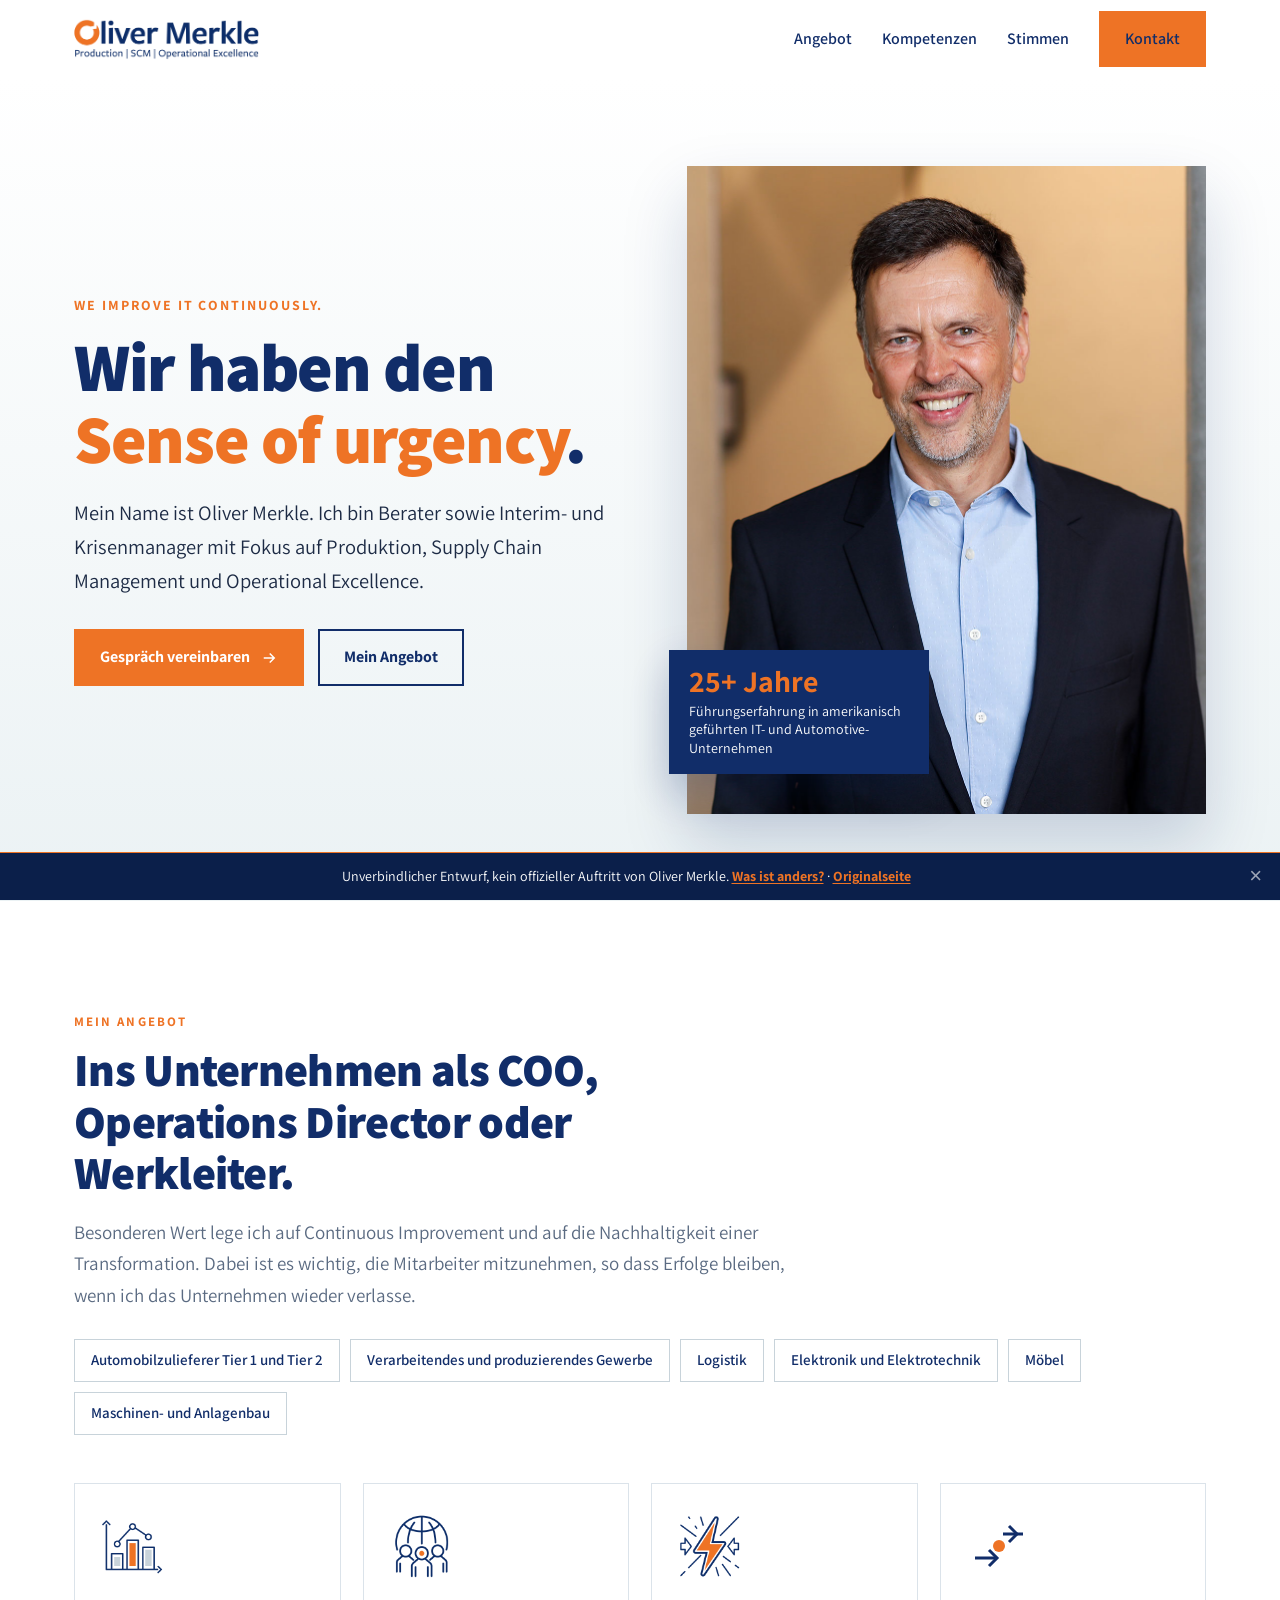
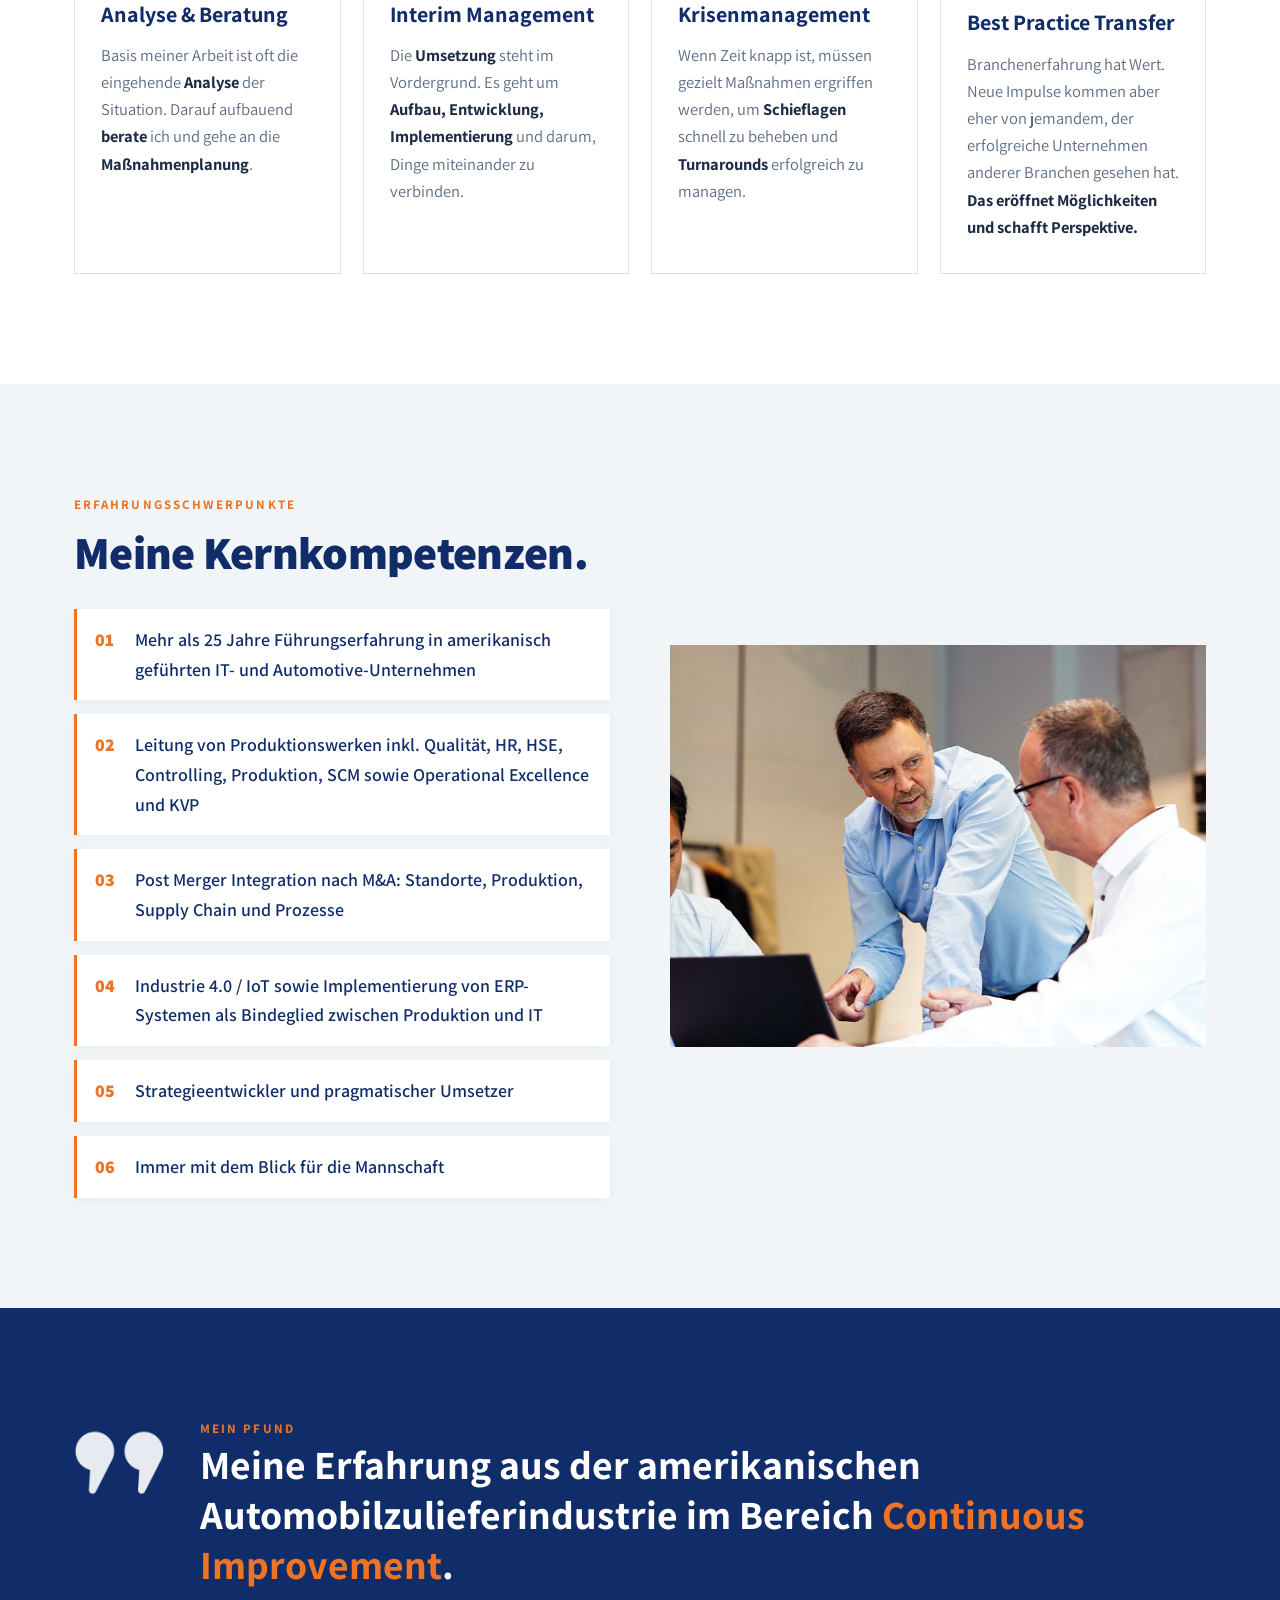
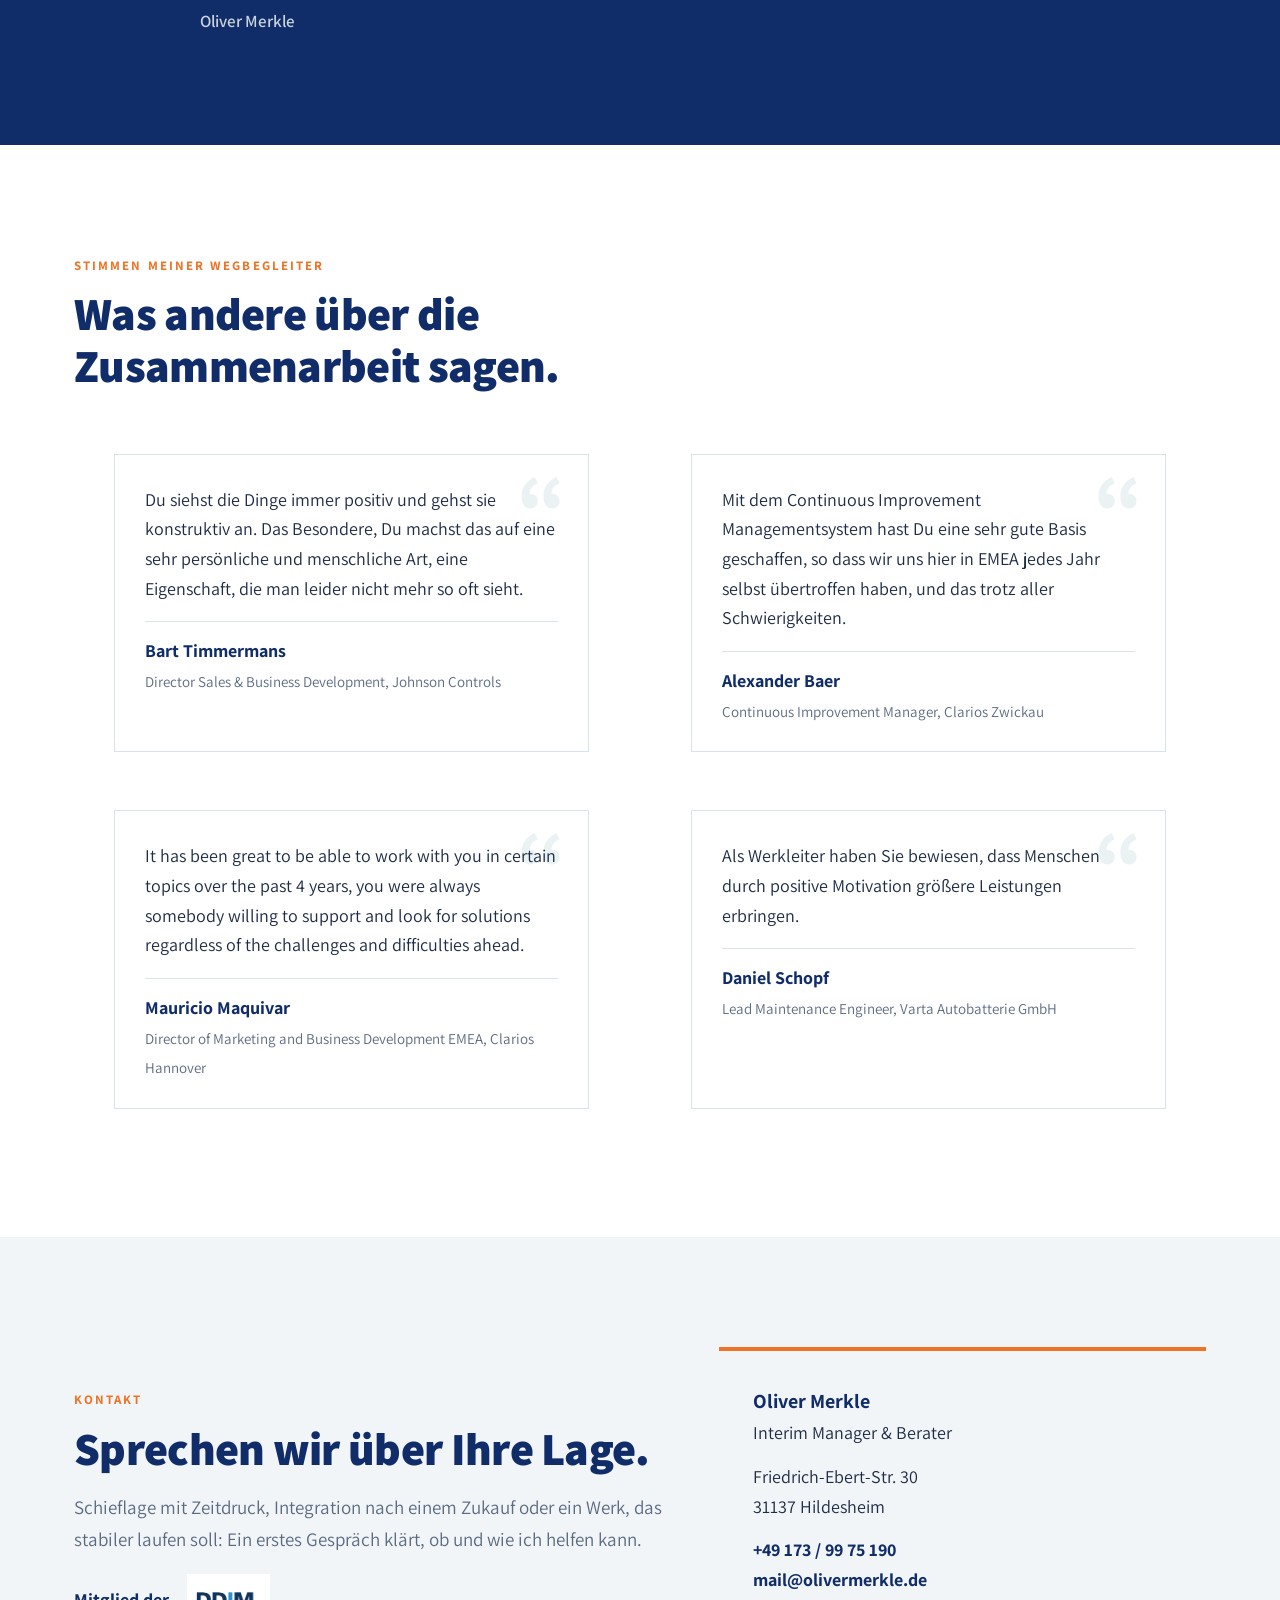
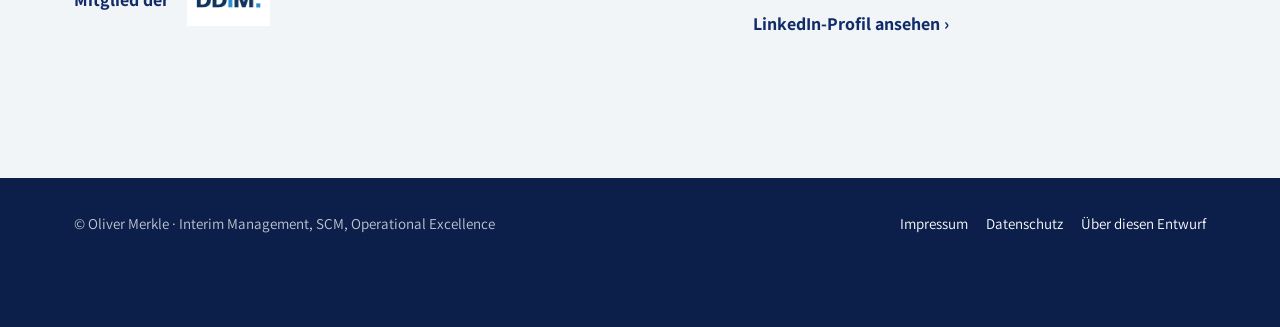
==== index.html @ 32ec9268 "Oliver Merkle Redesign-Entwurf" ====
<!doctype html>
<html lang="de">
<head>
<meta charset="utf-8">
<meta name="viewport" content="width=device-width, initial-scale=1, viewport-fit=cover">
<meta name="robots" content="noindex, nofollow">
<title>Oliver Merkle | Interim Manager und Berater für Produktion, Supply Chain und Operational Excellence</title>
<meta name="description" content="Oliver Merkle, Berater sowie Interim- und Krisenmanager in Hildesheim: Produktion, Supply Chain Management und Operational Excellence. Als COO, Operations Director oder Werkleiter.">
<meta property="og:type" content="profile">
<meta property="og:locale" content="de_DE">
<meta property="og:title" content="Oliver Merkle | Interim Manager und Berater">
<meta property="og:description" content="Produktion, Supply Chain Management und Operational Excellence. Wir haben den Sense of urgency.">
<meta property="og:image" content="https://suak0903.github.io/oliver-merkle/media/oliver-merkle-interim-management-startseite.jpg">
<meta name="twitter:card" content="summary_large_image">
<link rel="icon" href="media/cropped-oliver-merkle-fav-512-192x192.png">
<link rel="preload" as="font" href="font/assistant-1.woff2" type="font/woff2" crossorigin>
<link rel="preload" as="image" href="media/oliver-merkle-interim-management-startseite.jpg">
<link rel="stylesheet" href="css/om.css?v=1">
<script type="application/ld+json">
{"@context":"https://schema.org","@graph":[
{"@type":"Person","@id":"#oliver","name":"Oliver Merkle","jobTitle":"Interim Manager und Berater","description":"Berater sowie Interim- und Krisenmanager mit Fokus auf Produktion, Supply Chain Management und Operational Excellence. Als COO, Operations Director oder Werkleiter.","email":"mail@olivermerkle.de","telephone":"+49 173 9975190","url":"https://olivermerkle.com/","image":"https://suak0903.github.io/oliver-merkle/media/oliver-merkle-interim-management-startseite.jpg","address":{"@type":"PostalAddress","streetAddress":"Friedrich-Ebert-Str. 30","postalCode":"31137","addressLocality":"Hildesheim","addressCountry":"DE"},"memberOf":{"@type":"Organization","name":"DDIM Dachgesellschaft Deutsches Interim Management","url":"https://ddim.de/"},"sameAs":["https://www.linkedin.com/in/oliver-merkle-3040144/"],"knowsAbout":["Produktion","Supply Chain Management","Operational Excellence","Continuous Improvement","KVP","Post Merger Integration","Krisenmanagement","Turnaround","Industrie 4.0","IoT","ERP-Einführung"]},
{"@type":"ProfessionalService","name":"Oliver Merkle, Interim Management und Beratung","provider":{"@id":"#oliver"},"areaServed":"DE","address":{"@type":"PostalAddress","addressLocality":"Hildesheim","addressCountry":"DE"},"telephone":"+49 173 9975190","email":"mail@olivermerkle.de",
"hasOfferCatalog":{"@type":"OfferCatalog","name":"Leistungen","itemListElement":[
{"@type":"Offer","itemOffered":{"@type":"Service","name":"Analyse und Beratung"}},
{"@type":"Offer","itemOffered":{"@type":"Service","name":"Interim Management"}},
{"@type":"Offer","itemOffered":{"@type":"Service","name":"Krisenmanagement und Turnaround"}},
{"@type":"Offer","itemOffered":{"@type":"Service","name":"Best Practice Transfer"}}]}}]}
</script>
</head>
<body>
<a href="#angebot" class="skip">Zum Inhalt springen</a>

<header class="nav" id="nav">
  <div class="wrap">
    <a href="#top" class="nav__logo" aria-label="Oliver Merkle Startseite"><img src="media/oliver-merkle-logo-800.png" alt="Oliver Merkle, Interim Management, SCM, Operational Excellence" width="800" height="183"></a>
    <nav class="nav__links" aria-label="Hauptnavigation">
      <a href="#angebot">Angebot</a>
      <a href="#kompetenzen">Kompetenzen</a>
      <a href="#stimmen">Stimmen</a>
      <a href="#kontakt" class="btn">Kontakt</a>
    </nav>
    <button class="burger" id="burger" aria-label="Menü öffnen" aria-expanded="false"><span></span><span></span><span></span></button>
  </div>
</header>

<section class="hero" id="top">
  <div class="wrap">
    <div>
      <div class="slogan h-an" aria-label="We improve it continuously. We transform it sustainably. Together."><span aria-hidden="true"><i>We improve it continuously.</i><i>We transform it sustainably.</i><i>Together.</i></span></div>
      <h1 class="h-an">Wir haben den <em>Sense of urgency</em>.</h1>
      <p class="lead h-an">Mein Name ist Oliver Merkle. Ich bin Berater sowie Interim- und Krisenmanager mit Fokus auf Produktion, Supply Chain Management und Operational Excellence.</p>
      <div class="hero__cta h-an">
        <a href="#kontakt" class="btn">Gespräch vereinbaren <svg viewBox="0 0 24 24" fill="none" stroke="currentColor" stroke-width="2"><path d="M5 12h14M13 6l6 6-6 6"/></svg></a>
        <a href="#angebot" class="btn btn--ghost">Mein Angebot</a>
      </div>
    </div>
    <div class="hero__img">
      <img src="media/oliver-merkle-interim-management-startseite.jpg" alt="Oliver Merkle, Interim Manager und Berater" width="1600" height="1067" fetchpriority="high">
      <div class="hero__badge"><b>25+ Jahre</b><span>Führungserfahrung in amerikanisch geführten IT- und Automotive-Unternehmen</span></div>
    </div>
  </div>
</section>

<section class="section" id="angebot">
  <div class="wrap">
    <div class="intro rv">
      <div class="eyebrow">Mein Angebot</div>
      <h2>Ins Unternehmen als COO, Operations Director oder Werkleiter.</h2>
      <p>Besonderen Wert lege ich auf Continuous Improvement und auf die Nachhaltigkeit einer Transformation. Dabei ist es wichtig, die Mitarbeiter mitzunehmen, so dass Erfolge bleiben, wenn ich das Unternehmen wieder verlasse.</p>
    </div>
    <div class="chips rv rv-d1">
      <span>Automobilzulieferer Tier 1 und Tier 2</span><span>Verarbeitendes und produzierendes Gewerbe</span><span>Logistik</span><span>Elektronik und Elektrotechnik</span><span>Möbel</span><span>Maschinen- und Anlagenbau</span>
    </div>
    <div class="cards">
      <article class="card rv"><img class="card__ic" src="media/oliver-merkle-icon-03.png" alt="" width="768" height="768" loading="lazy"><h3>Analyse &amp; Beratung</h3><p>Basis meiner Arbeit ist oft die eingehende <b>Analyse</b> der Situation. Darauf aufbauend <b>berate</b> ich und gehe an die <b>Maßnahmenplanung</b>.</p></article>
      <article class="card rv rv-d1"><img class="card__ic" src="media/oliver-merkle-icon-01.png" alt="" width="768" height="768" loading="lazy"><h3>Interim Management</h3><p>Die <b>Umsetzung</b> steht im Vordergrund. Es geht um <b>Aufbau, Entwicklung, Implementierung</b> und darum, Dinge miteinander zu verbinden.</p></article>
      <article class="card rv rv-d2"><img class="card__ic" src="media/oliver-merkle-icon-02.png" alt="" width="768" height="768" loading="lazy"><h3>Krisenmanagement</h3><p>Wenn Zeit knapp ist, müssen gezielt Maßnahmen ergriffen werden, um <b>Schieflagen</b> schnell zu beheben und <b>Turnarounds</b> erfolgreich zu managen.</p></article>
      <article class="card rv rv-d3"><svg class="card__ic" viewBox="0 0 64 64" fill="none" stroke="#112d69" stroke-width="3" aria-hidden="true"><path d="M8 44h20M36 20h20"/><path d="M22 36l8 8-8 8"/><path d="M42 12l8 8-8 8"/><circle cx="32" cy="32" r="6" fill="#ee7325" stroke="none"/></svg><h3>Best Practice Transfer</h3><p>Branchenerfahrung hat Wert. Neue Impulse kommen aber eher von jemandem, der erfolgreiche Unternehmen anderer Branchen gesehen hat. <b>Das eröffnet Möglichkeiten und schafft Perspektive.</b></p></article>
    </div>
  </div>
</section>

<section class="section section--hell" id="kompetenzen">
  <div class="wrap split">
    <div>
      <div class="eyebrow rv">Erfahrungsschwerpunkte</div>
      <h2 class="rv">Meine Kernkompetenzen.</h2>
      <ol class="komp">
        <li class="rv"><span>01</span>Mehr als 25 Jahre Führungserfahrung in amerikanisch geführten IT- und Automotive-Unternehmen</li>
        <li class="rv rv-d1"><span>02</span>Leitung von Produktionswerken inkl. Qualität, HR, HSE, Controlling, Produktion, SCM sowie Operational Excellence und KVP</li>
        <li class="rv rv-d2"><span>03</span>Post Merger Integration nach M&amp;A: Standorte, Produktion, Supply Chain und Prozesse</li>
        <li class="rv rv-d3"><span>04</span>Industrie 4.0 / IoT sowie Implementierung von ERP-Systemen als Bindeglied zwischen Produktion und IT</li>
        <li class="rv"><span>05</span>Strategieentwickler und pragmatischer Umsetzer</li>
        <li class="rv rv-d1"><span>06</span>Immer mit dem Blick für die Mannschaft</li>
      </ol>
    </div>
    <div class="split__img rv rv-d2"><img src="media/oliver-merkle-interim-management-know-how-transfer-02.jpg" alt="Oliver Merkle im Gespräch mit Mitarbeitern am Laptop" width="1200" height="800" loading="lazy"></div>
  </div>
</section>

<section class="section section--navy">
  <div class="wrap pfund rv">
    <img src="media/oliver-merkle-quote-blue.png" alt="" width="768" height="768" loading="lazy">
    <div>
      <div class="eyebrow">Mein Pfund</div>
      <blockquote>Meine Erfahrung aus der amerikanischen Automobilzulieferindustrie im Bereich <em>Continuous Improvement</em>.</blockquote>
      <cite>Oliver Merkle</cite>
    </div>
  </div>
</section>

<section class="section" id="stimmen">
  <div class="wrap">
    <div class="intro rv"><div class="eyebrow">Stimmen meiner Wegbegleiter</div><h2>Was andere über die Zusammenarbeit sagen.</h2></div>
    <div class="voices">
      <figure class="voice rv"><p>Du siehst die Dinge immer positiv und gehst sie konstruktiv an. Das Besondere, Du machst das auf eine sehr persönliche und menschliche Art, eine Eigenschaft, die man leider nicht mehr so oft sieht.</p><footer><b>Bart Timmermans</b><span>Director Sales &amp; Business Development, Johnson Controls</span></footer></figure>
      <figure class="voice rv rv-d1"><p>Mit dem Continuous Improvement Managementsystem hast Du eine sehr gute Basis geschaffen, so dass wir uns hier in EMEA jedes Jahr selbst übertroffen haben, und das trotz aller Schwierigkeiten.</p><footer><b>Alexander Baer</b><span>Continuous Improvement Manager, Clarios Zwickau</span></footer></figure>
      <figure class="voice rv"><p lang="en">It has been great to be able to work with you in certain topics over the past 4 years, you were always somebody willing to support and look for solutions regardless of the challenges and difficulties ahead.</p><footer><b>Mauricio Maquivar</b><span>Director of Marketing and Business Development EMEA, Clarios Hannover</span></footer></figure>
      <figure class="voice rv rv-d1"><p>Als Werkleiter haben Sie bewiesen, dass Menschen durch positive Motivation größere Leistungen erbringen.</p><footer><b>Daniel Schopf</b><span>Lead Maintenance Engineer, Varta Autobatterie GmbH</span></footer></figure>
    </div>
  </div>
</section>

<section class="section section--hell" id="kontakt">
  <div class="wrap kontakt">
    <div class="rv">
      <div class="eyebrow">Kontakt</div>
      <h2>Sprechen wir über Ihre Lage.</h2>
      <p class="intro" style="margin-top:18px;font-size:19px;color:var(--muted)">Schieflage mit Zeitdruck, Integration nach einem Zukauf oder ein Werk, das stabiler laufen soll: Ein erstes Gespräch klärt, ob und wie ich helfen kann.</p>
      <div class="netz"><span style="font-weight:700;color:var(--navy)">Mitglied der</span><a href="https://ddim.de/" target="_blank" rel="noopener"><img src="media/DDIM-logo.jpg" alt="DDIM Dachgesellschaft Deutsches Interim Management" width="768" height="480" loading="lazy"></a></div>
    </div>
    <div class="kontakt__box rv rv-d1">
      <p><b style="font-size:20px;color:var(--navy)">Oliver Merkle</b><br>Interim Manager &amp; Berater</p>
      <p>Friedrich-Ebert-Str. 30<br>31137 Hildesheim</p>
      <p><a href="tel:+491739975190">+49 173 / 99 75 190</a><br><a href="mailto:mail@olivermerkle.de">mail@olivermerkle.de</a></p>
      <p style="margin:0"><a href="https://www.linkedin.com/in/oliver-merkle-3040144/" target="_blank" rel="noopener">LinkedIn-Profil ansehen &rsaquo;</a></p>
    </div>
  </div>
</section>

<footer class="foot">
  <div class="wrap">
    <span>&copy; Oliver Merkle &middot; Interim Management, SCM, Operational Excellence</span>
    <span><a href="https://olivermerkle.com/impressum/" target="_blank" rel="noopener">Impressum</a><a href="https://olivermerkle.com/datenschutzerklaerung/" target="_blank" rel="noopener">Datenschutz</a><a href="hinweise.html">Über diesen Entwurf</a></span>
  </div>
</footer>

<div class="demobar" id="demobar">
  <span>Unverbindlicher Entwurf, kein offizieller Auftritt von Oliver Merkle. <a href="hinweise.html">Was ist anders?</a> &middot; <a href="https://olivermerkle.com/" target="_blank" rel="noopener">Originalseite</a></span>
  <button id="demoClose" aria-label="Hinweis schließen">&times;</button>
</div>
<script src="js/om.js?v=1"></script>
</body>
</html>
---- css/om.css ----
/* Oliver Merkle, Redesign-Entwurf. Farben und Schrift der Originalseite (Orange #ee7325, Navy #112d69, Assistant). */
@font-face{font-family:'Assistant';src:url('../font/assistant-1.woff2') format('woff2');font-weight:200 800;font-display:swap}
:root{--navy:#112d69;--navy-d:#0b1f4a;--orange:#ee7325;--orange-d:#d45f14;--grau:#c8d3da;--hell:#ebf2f4;--hell2:#f2f5f7;--text:#1d2b45;--muted:#5b6b82;--line:#dbe3ea;--ease:cubic-bezier(.22,1,.36,1);--wrap:1180px}
*,*::before,*::after{box-sizing:border-box}
html{scroll-behavior:smooth;overflow-x:clip;-webkit-text-size-adjust:100%}
body{margin:0;font-family:'Assistant',system-ui,sans-serif;font-size:18px;line-height:1.65;color:var(--text);background:#fff;-webkit-font-smoothing:antialiased}
img{max-width:100%;height:auto;display:block}
a{color:inherit}
.wrap{max-width:var(--wrap);margin:0 auto;padding:0 24px}
.skip{position:absolute;left:-999px}.skip:focus{left:12px;top:12px;z-index:200;background:#fff;padding:8px 12px}
/* Kopf */
.nav{position:sticky;top:0;z-index:100;background:rgba(255,255,255,.92);backdrop-filter:blur(10px);border-bottom:1px solid transparent;transition:border-color .3s,box-shadow .3s}
.nav.scrolled{border-bottom-color:var(--line);box-shadow:0 6px 24px rgba(17,45,105,.06)}
.nav .wrap{display:flex;align-items:center;justify-content:space-between;height:78px}
.nav__logo img{height:42px;width:auto}
.nav__links{display:flex;align-items:center;gap:30px}
.nav__links a{text-decoration:none;font-weight:600;color:var(--navy);font-size:16px;position:relative}
.nav__links a:not(.btn)::after{content:"";position:absolute;left:0;right:0;bottom:-6px;height:2px;background:var(--orange);transform:scaleX(0);transform-origin:left;transition:transform .35s var(--ease)}
.nav__links a:not(.btn):hover::after{transform:scaleX(1)}
.burger{display:none;background:none;border:0;width:44px;height:44px;cursor:pointer}
.burger span{display:block;width:24px;height:2px;background:var(--navy);margin:5px auto;transition:transform .3s var(--ease),opacity .3s}
.btn{display:inline-flex;align-items:center;gap:10px;padding:13px 24px;font-weight:700;font-size:16px;text-decoration:none;border:2px solid var(--orange);background:var(--orange);color:#fff;transition:background .25s,border-color .25s,transform .25s var(--ease)}
.btn:hover{background:var(--orange-d);border-color:var(--orange-d)}
.btn:active{transform:scale(.97)}
.btn--ghost{background:transparent;color:var(--navy);border-color:var(--navy)}
.btn--ghost:hover{background:var(--navy);color:#fff;border-color:var(--navy)}
.btn svg{width:18px;height:18px}
/* Hero */
.hero{background:linear-gradient(180deg,#fff 0%,var(--hell) 100%);overflow:hidden}
.hero .wrap{display:grid;grid-template-columns:1.05fr .95fr;align-items:center;gap:40px;min-height:calc(100svh - 78px)}
.slogan{height:1.5em;overflow:hidden;font-weight:700;letter-spacing:.14em;text-transform:uppercase;font-size:14px;color:var(--orange)}
.slogan span{display:block;animation:slogan 9s var(--ease) infinite}
.slogan i{display:block;height:1.5em;font-style:normal}
@keyframes slogan{0%,28%{transform:translateY(0)}33%,61%{transform:translateY(-1.5em)}66%,94%{transform:translateY(-3em)}100%{transform:translateY(0)}}
.hero h1{margin:16px 0 0;font-size:clamp(38px,5.6vw,68px);line-height:1.05;font-weight:800;color:var(--navy);letter-spacing:-.02em}
.hero h1 em{font-style:normal;color:var(--orange)}
.hero p.lead{margin:22px 0 0;font-size:clamp(18px,1.6vw,21px);max-width:560px;color:var(--text)}
.hero__cta{display:flex;flex-wrap:wrap;gap:14px;margin-top:32px}
.hero__img{position:relative;align-self:center;justify-self:end;width:min(100%,520px)}
.hero__img img{width:100%;aspect-ratio:4/5;max-height:calc(100svh - 150px);object-fit:cover;object-position:74% 30%;box-shadow:0 30px 60px rgba(17,45,105,.18)}
.hero__badge{position:absolute;left:-18px;bottom:40px;background:var(--navy);color:#fff;padding:16px 20px;max-width:260px;box-shadow:0 18px 40px rgba(17,45,105,.25)}
.hero__badge b{display:block;font-size:30px;line-height:1;color:var(--orange)}
.hero__badge span{font-size:14px;line-height:1.35;display:block;margin-top:6px}
/* Abschnitte */
.section{padding:110px 0}
.section--hell{background:var(--hell2)}
.section--navy{background:var(--navy);color:#fff}
.eyebrow{font-weight:700;letter-spacing:.16em;text-transform:uppercase;font-size:13px;color:var(--orange)}
h2{margin:12px 0 0;font-size:clamp(30px,3.8vw,46px);line-height:1.12;font-weight:800;color:var(--navy);letter-spacing:-.015em}
.section--navy h2{color:#fff}
.intro{max-width:720px}
.intro p{margin:18px 0 0;font-size:19px;color:var(--muted)}
.chips{display:flex;flex-wrap:wrap;gap:10px;margin-top:28px}
.chips span{border:1px solid var(--grau);background:#fff;padding:8px 16px;font-weight:600;font-size:15px;color:var(--navy)}
/* Leistungen */
.cards{display:grid;grid-template-columns:repeat(4,1fr);gap:22px;margin-top:48px}
.card{background:#fff;border:1px solid var(--line);padding:30px 26px 32px;position:relative;transition:transform .45s var(--ease),box-shadow .45s var(--ease),border-color .45s}
.card::before{content:"";position:absolute;left:0;top:0;height:3px;width:100%;background:var(--orange);transform:scaleX(0);transform-origin:left;transition:transform .5s var(--ease)}
.card:hover{transform:scale(1.02);box-shadow:0 22px 44px rgba(17,45,105,.1);border-color:transparent}
.card:hover::before{transform:scaleX(1)}
.card__ic{width:64px;height:64px;object-fit:contain;margin-bottom:18px}
.card h3{margin:0 0 10px;font-size:22px;color:var(--navy)}
.card p{margin:0;color:var(--muted);font-size:16.5px}
.card b{color:var(--text)}
/* Kompetenzen */
.split{display:grid;grid-template-columns:1fr 1fr;gap:60px;align-items:center}
.komp{list-style:none;padding:0;margin:30px 0 0;display:grid;gap:14px}
.komp li{display:flex;gap:16px;align-items:flex-start;padding:16px 18px;background:#fff;border-left:3px solid var(--orange);box-shadow:0 2px 10px rgba(17,45,105,.04);font-weight:600;color:var(--navy)}
.komp li span{flex:none;font-weight:800;color:var(--orange);min-width:24px}
.split__img img{width:100%;aspect-ratio:4/3;object-fit:cover}
/* Zitat */
.pfund{display:grid;grid-template-columns:auto 1fr;gap:36px;align-items:start}
.pfund img{width:90px;filter:brightness(0) invert(1) opacity(.9)}
.pfund blockquote{margin:0;font-size:clamp(26px,3.3vw,40px);line-height:1.25;font-weight:700}
.pfund blockquote em{font-style:normal;color:var(--orange)}
.pfund cite{display:block;margin-top:18px;font-style:normal;font-weight:600;color:var(--grau);font-size:17px}
/* Stimmen */
.voices{display:grid;grid-template-columns:repeat(2,1fr);gap:22px;margin-top:44px}
.voice{background:#fff;border:1px solid var(--line);padding:30px 30px 26px;position:relative}
.voice::before{content:"\201C";position:absolute;right:22px;top:6px;font-size:84px;line-height:1;color:var(--hell);font-weight:800}
.voice p{margin:0;font-size:18px;color:var(--text);position:relative}
.voice footer{margin-top:18px;padding-top:14px;border-top:1px solid var(--line)}
.voice footer b{display:block;color:var(--navy)}
.voice footer span{font-size:15px;color:var(--muted)}
/* Kontakt */
.kontakt{display:grid;grid-template-columns:1.1fr .9fr;gap:50px;align-items:center}
.kontakt__box{background:var(--hell2);padding:34px 34px 30px;border-top:4px solid var(--orange)}
.kontakt__box p{margin:0 0 14px}
.kontakt__box a{color:var(--navy);font-weight:700;text-decoration:none}
.kontakt__box a:hover{color:var(--orange)}
.netz{display:flex;align-items:center;gap:18px;margin-top:18px}
.netz img{height:52px;width:auto}
/* Fuß */
.foot{background:var(--navy-d);color:rgba(255,255,255,.75);padding:34px 0 90px;font-size:15px}
.foot .wrap{display:flex;flex-wrap:wrap;gap:16px;justify-content:space-between}
.foot a{color:#fff;text-decoration:none;margin-left:18px}
.foot a:hover{color:var(--orange)}
/* Demo-Leiste */
.demobar{position:fixed;bottom:0;left:0;right:0;z-index:120;background:var(--navy-d);color:#fff;display:flex;align-items:center;justify-content:center;gap:16px;padding:12px 46px 12px 18px;font-size:14px;text-align:center;border-top:1px solid var(--orange);transform:translateY(100%);animation:demoin .5s .9s var(--ease) forwards}
@keyframes demoin{to{transform:none}}
.demobar a{color:var(--orange);text-decoration:underline;text-underline-offset:2px;font-weight:700}
.demobar button{position:absolute;right:12px;background:none;border:0;color:rgba(255,255,255,.6);font-size:22px;cursor:pointer}
.demobar.hide{display:none}
/* Bewegung beim Scrollen, dezent */
.rv{opacity:0;transform:translateY(26px);transition:opacity .9s var(--ease),transform .9s var(--ease)}
.rv.in{opacity:1;transform:none}
.rv-d1{transition-delay:.08s}.rv-d2{transition-delay:.16s}.rv-d3{transition-delay:.24s}
.hero .h-an{animation:hUp .9s var(--ease) both}
.hero .h-an:nth-child(2){animation-delay:.08s}.hero .h-an:nth-child(3){animation-delay:.18s}.hero .h-an:nth-child(4){animation-delay:.28s}
.hero__img{animation:hImg 1.2s var(--ease) .1s both}
@keyframes hUp{from{opacity:0;transform:translateY(22px)}}
@keyframes hImg{from{opacity:0;transform:translateX(30px)}}
@media (max-width:980px){.cards{grid-template-columns:repeat(2,1fr)}.split,.kontakt{grid-template-columns:1fr}}
@media (max-width:820px){
  .nav__links{position:fixed;inset:78px 0 auto 0;flex-direction:column;align-items:flex-start;gap:0;background:#fff;padding:10px 24px 24px;border-bottom:1px solid var(--line);transform:translateY(-130%);transition:transform .45s var(--ease)}
  .nav__links a{padding:14px 0;width:100%;border-bottom:1px solid var(--line)}
  .nav__links .btn{margin-top:16px;justify-content:center;border-bottom:2px solid var(--orange)}
  .nav.open .nav__links{transform:none}
  .nav.open .burger span:nth-child(1){transform:translateY(7px) rotate(45deg)}.nav.open .burger span:nth-child(2){opacity:0}.nav.open .burger span:nth-child(3){transform:translateY(-7px) rotate(-45deg)}
  .burger{display:block}
  .hero .wrap{grid-template-columns:1fr;min-height:auto;padding-top:40px;gap:28px}
  .hero__img img{max-height:none;aspect-ratio:4/3}
  .hero__badge{left:12px;bottom:12px}
  .voices{grid-template-columns:1fr}
  .section{padding:76px 0}
  .pfund{grid-template-columns:1fr}
}
@media (max-width:560px){.cards{grid-template-columns:1fr}}
@media (prefers-reduced-motion:reduce){.rv{opacity:1;transform:none;transition:none}.slogan span,.hero .h-an,.hero__img,.demobar{animation:none}.demobar{transform:none}}
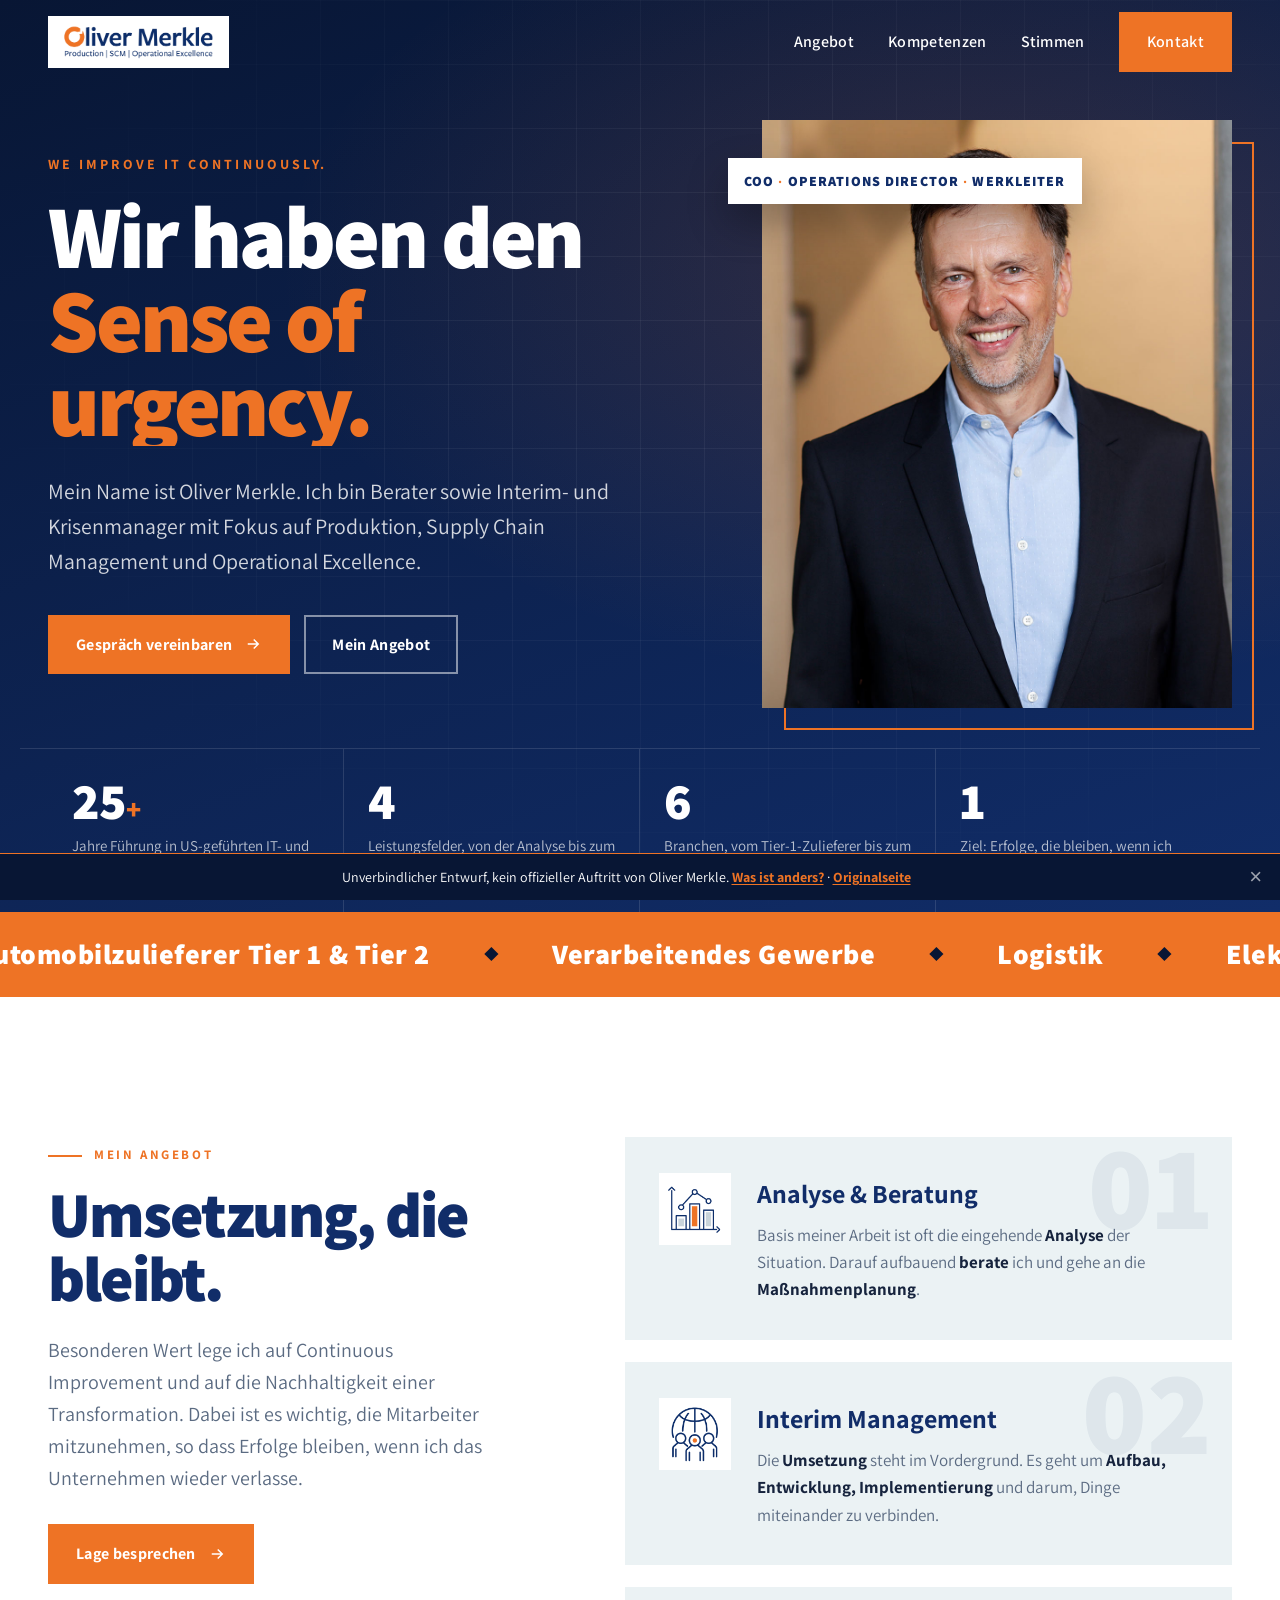
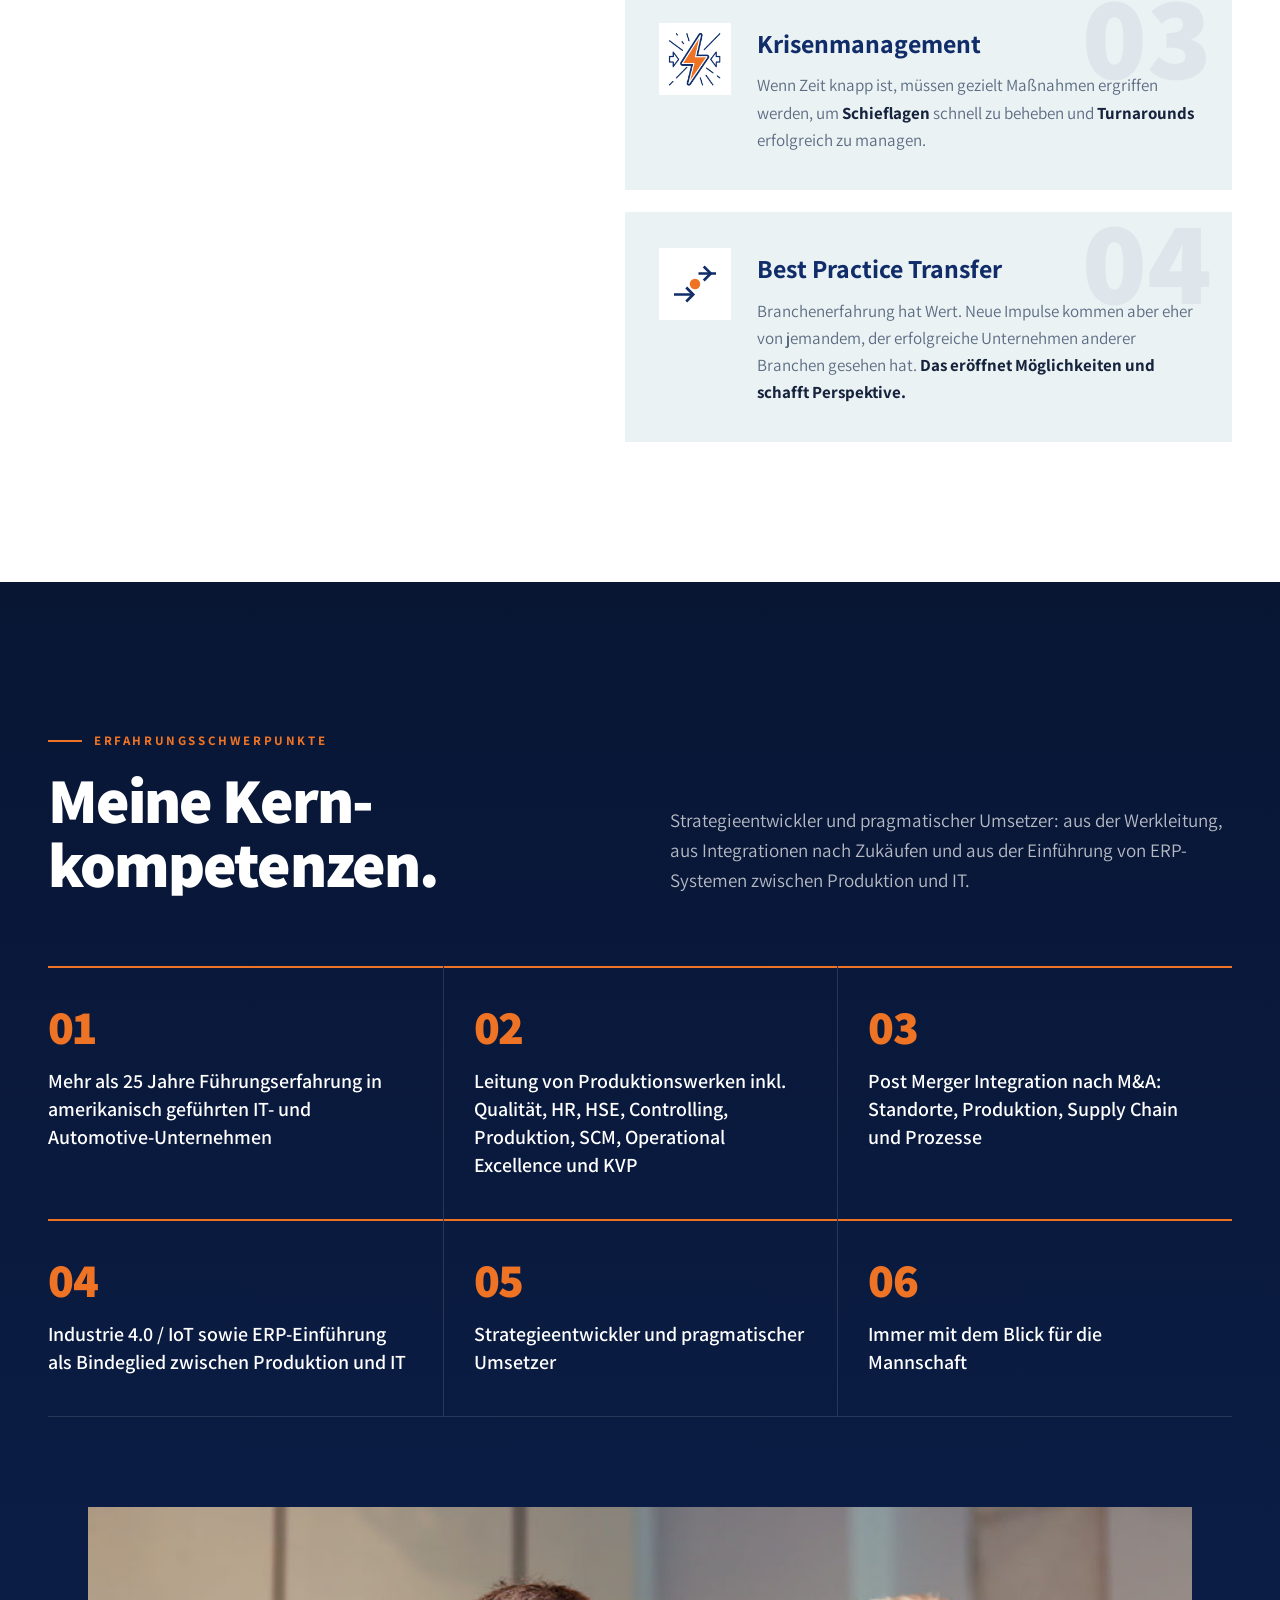
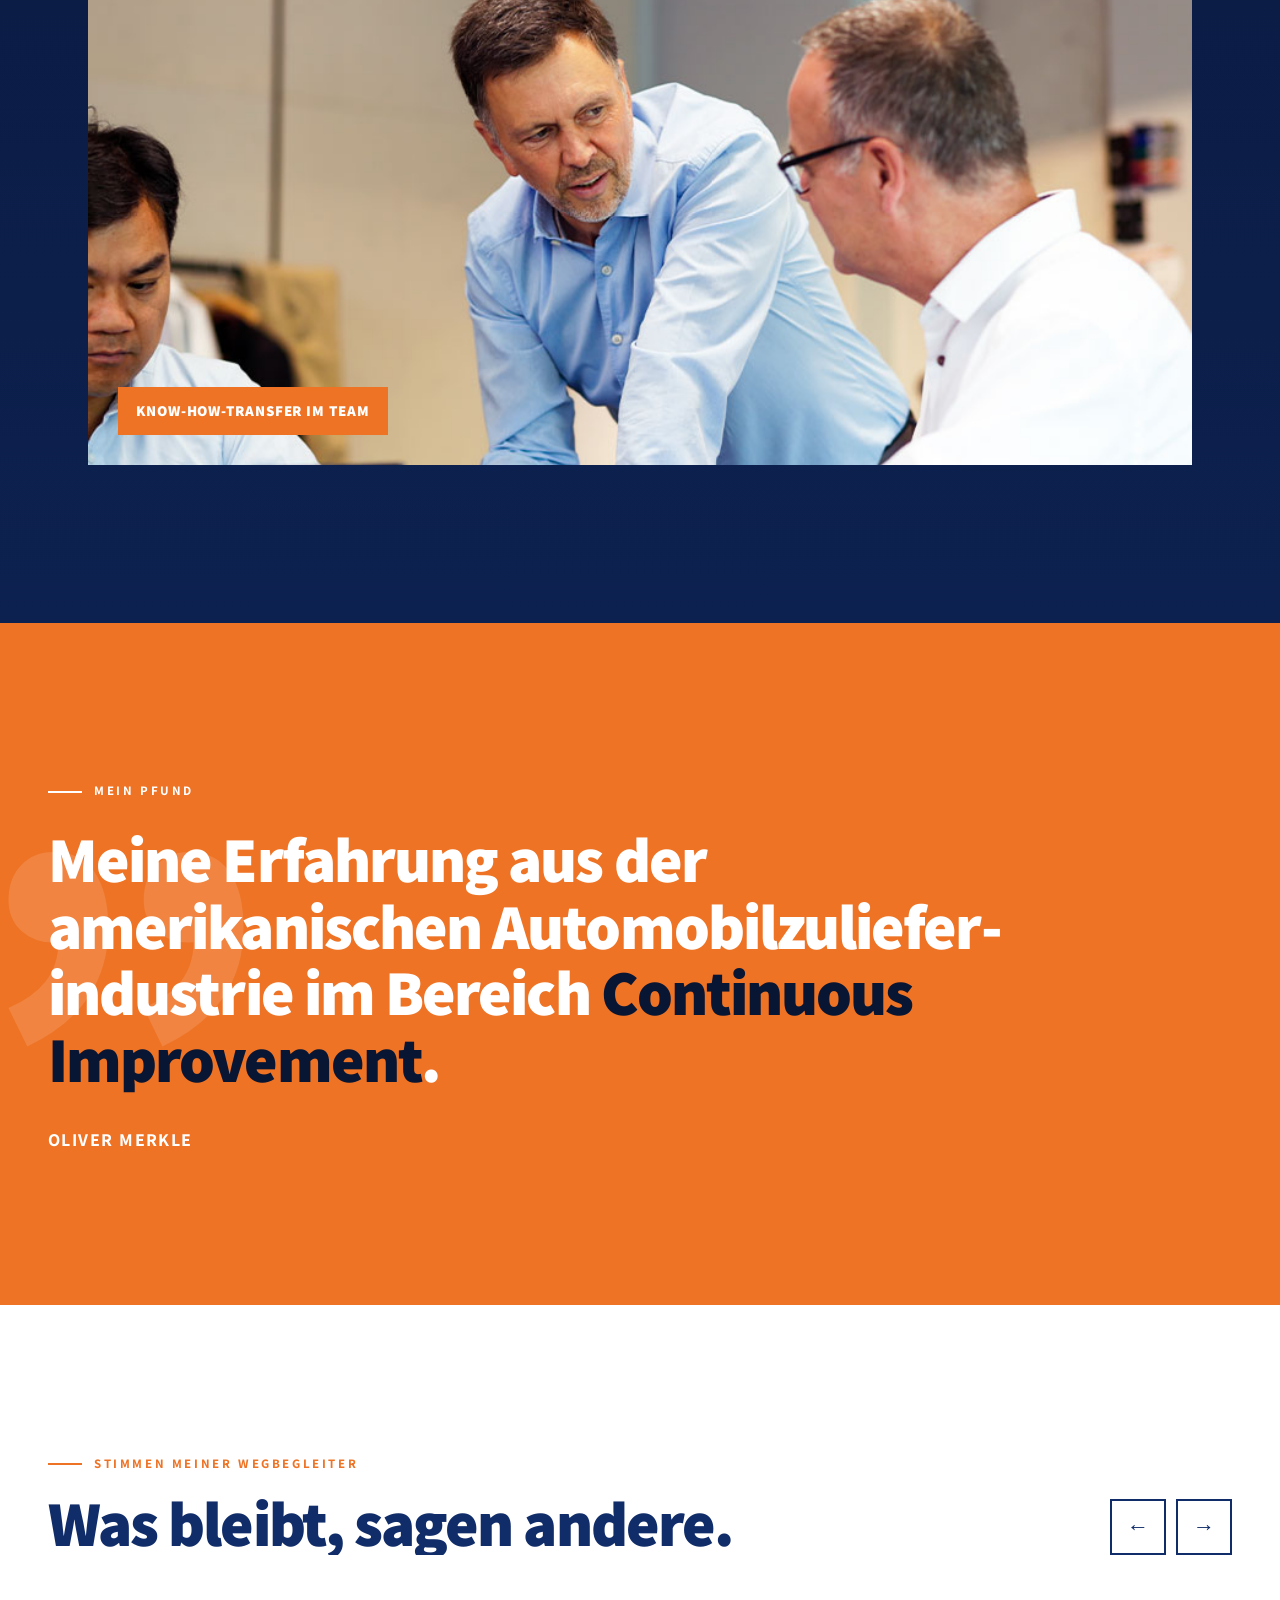
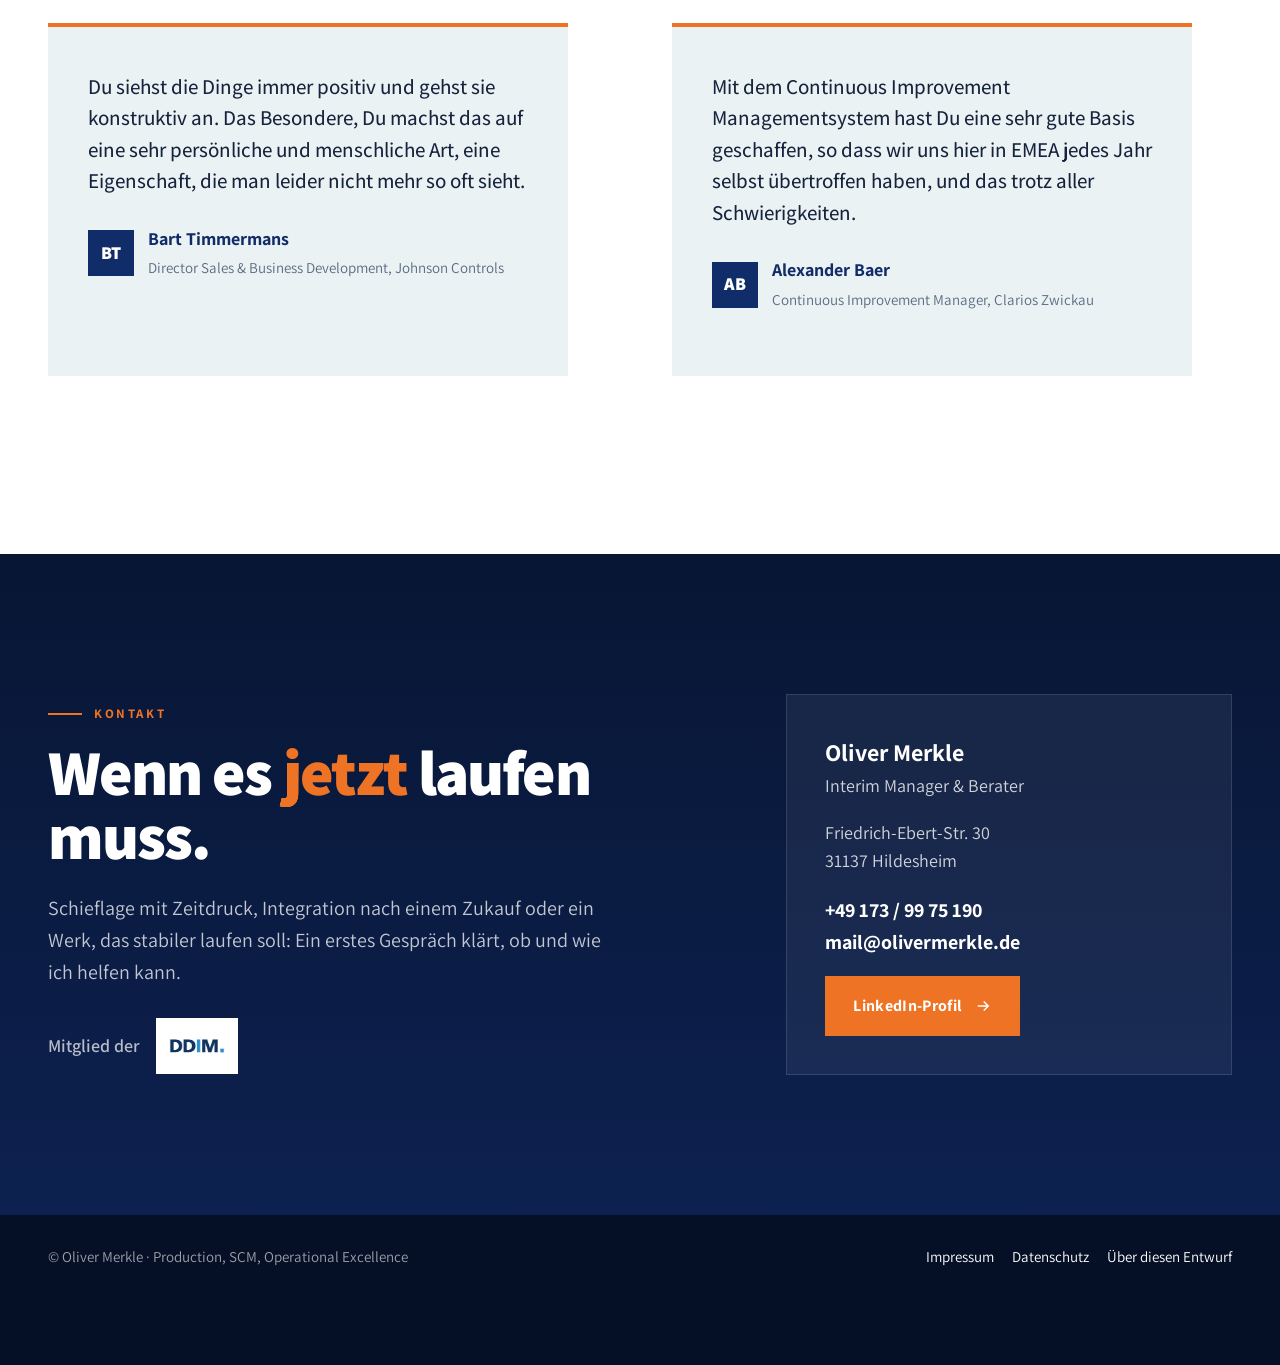
==== commit 3063349a: "Fassung 2: mehr Wucht" ====
--- a/index.html
+++ b/index.html
@@ -15,7 +15,7 @@
 <link rel="icon" href="media/cropped-oliver-merkle-fav-512-192x192.png">
 <link rel="preload" as="font" href="font/assistant-1.woff2" type="font/woff2" crossorigin>
 <link rel="preload" as="image" href="media/oliver-merkle-interim-management-startseite.jpg">
-<link rel="stylesheet" href="css/om.css?v=1">
+<link rel="stylesheet" href="css/om2.css?v=1">
 <script type="application/ld+json">
 {"@context":"https://schema.org","@graph":[
 {"@type":"Person","@id":"#oliver","name":"Oliver Merkle","jobTitle":"Interim Manager und Berater","description":"Berater sowie Interim- und Krisenmanager mit Fokus auf Produktion, Supply Chain Management und Operational Excellence. Als COO, Operations Director oder Werkleiter.","email":"mail@olivermerkle.de","telephone":"+49 173 9975190","url":"https://olivermerkle.com/","image":"https://suak0903.github.io/oliver-merkle/media/oliver-merkle-interim-management-startseite.jpg","address":{"@type":"PostalAddress","streetAddress":"Friedrich-Ebert-Str. 30","postalCode":"31137","addressLocality":"Hildesheim","addressCountry":"DE"},"memberOf":{"@type":"Organization","name":"DDIM Dachgesellschaft Deutsches Interim Management","url":"https://ddim.de/"},"sameAs":["https://www.linkedin.com/in/oliver-merkle-3040144/"],"knowsAbout":["Produktion","Supply Chain Management","Operational Excellence","Continuous Improvement","KVP","Post Merger Integration","Krisenmanagement","Turnaround","Industrie 4.0","IoT","ERP-Einführung"]},
@@ -29,118 +29,130 @@
 </head>
 <body>
 <a href="#angebot" class="skip">Zum Inhalt springen</a>
+<div class="progress" id="progress"></div>
 
 <header class="nav" id="nav">
   <div class="wrap">
-    <a href="#top" class="nav__logo" aria-label="Oliver Merkle Startseite"><img src="media/oliver-merkle-logo-800.png" alt="Oliver Merkle, Interim Management, SCM, Operational Excellence" width="800" height="183"></a>
+    <a href="#top" class="nav__logo" aria-label="Oliver Merkle Startseite"><img src="media/oliver-merkle-logo-800.png" alt="Oliver Merkle, Production, SCM, Operational Excellence" width="800" height="183"></a>
     <nav class="nav__links" aria-label="Hauptnavigation">
       <a href="#angebot">Angebot</a>
       <a href="#kompetenzen">Kompetenzen</a>
       <a href="#stimmen">Stimmen</a>
-      <a href="#kontakt" class="btn">Kontakt</a>
+      <a href="#kontakt" class="btn"><span>Kontakt</span></a>
     </nav>
     <button class="burger" id="burger" aria-label="Menü öffnen" aria-expanded="false"><span></span><span></span><span></span></button>
   </div>
 </header>
 
 <section class="hero" id="top">
-  <div class="wrap">
+  <div class="wrap hero__main">
     <div>
-      <div class="slogan h-an" aria-label="We improve it continuously. We transform it sustainably. Together."><span aria-hidden="true"><i>We improve it continuously.</i><i>We transform it sustainably.</i><i>Together.</i></span></div>
-      <h1 class="h-an">Wir haben den <em>Sense of urgency</em>.</h1>
-      <p class="lead h-an">Mein Name ist Oliver Merkle. Ich bin Berater sowie Interim- und Krisenmanager mit Fokus auf Produktion, Supply Chain Management und Operational Excellence.</p>
-      <div class="hero__cta h-an">
-        <a href="#kontakt" class="btn">Gespräch vereinbaren <svg viewBox="0 0 24 24" fill="none" stroke="currentColor" stroke-width="2"><path d="M5 12h14M13 6l6 6-6 6"/></svg></a>
-        <a href="#angebot" class="btn btn--ghost">Mein Angebot</a>
+      <div class="slogan" aria-label="We improve it continuously. We transform it sustainably. Together."><span aria-hidden="true"><i>We improve it continuously.</i><i>We transform it sustainably.</i><i>Together.</i></span></div>
+      <h1><span class="z"><span>Wir haben den</span></span><span class="z"><span><em>Sense of</em></span></span><span class="z"><span><em>urgency.</em></span></span></h1>
+      <p class="hero__lead">Mein Name ist Oliver Merkle. Ich bin Berater sowie Interim- und Krisenmanager mit Fokus auf Produktion, Supply Chain Management und Operational Excellence.</p>
+      <div class="hero__cta">
+        <a href="#kontakt" class="btn"><span>Gespräch vereinbaren</span> <svg viewBox="0 0 24 24" fill="none" stroke="currentColor" stroke-width="2"><path d="M5 12h14M13 6l6 6-6 6"/></svg></a>
+        <a href="#angebot" class="btn btn--ghost"><span>Mein Angebot</span></a>
       </div>
     </div>
-    <div class="hero__img">
+    <div class="hero__bild">
       <img src="media/oliver-merkle-interim-management-startseite.jpg" alt="Oliver Merkle, Interim Manager und Berater" width="1600" height="1067" fetchpriority="high">
-      <div class="hero__badge"><b>25+ Jahre</b><span>Führungserfahrung in amerikanisch geführten IT- und Automotive-Unternehmen</span></div>
+      <div class="hero__tag">COO <b>&middot;</b> Operations Director <b>&middot;</b> Werkleiter</div>
+    </div>
+  </div>
+  <div class="wrap stats">
+    <div class="stat"><b><span data-zahl="25">25</span><small>+</small></b><span>Jahre Führung in US-geführten IT- und Automotive-Unternehmen</span></div>
+    <div class="stat"><b><span data-zahl="4">4</span></b><span>Leistungsfelder, von der Analyse bis zum Turnaround</span></div>
+    <div class="stat"><b><span data-zahl="6">6</span></b><span>Branchen, vom Tier-1-Zulieferer bis zum Anlagenbau</span></div>
+    <div class="stat"><b><span data-zahl="1">1</span></b><span>Ziel: Erfolge, die bleiben, wenn ich wieder gehe</span></div>
+  </div>
+</section>
+
+<div class="band" aria-label="Branchen">
+  <div class="band__spur">
+    <span>Automobilzulieferer Tier 1 &amp; Tier 2</span><span>Verarbeitendes Gewerbe</span><span>Logistik</span><span>Elektronik &amp; Elektrotechnik</span><span>Möbel</span><span>Maschinen- &amp; Anlagenbau</span>
+    <span aria-hidden="true">Automobilzulieferer Tier 1 &amp; Tier 2</span><span aria-hidden="true">Verarbeitendes Gewerbe</span><span aria-hidden="true">Logistik</span><span aria-hidden="true">Elektronik &amp; Elektrotechnik</span><span aria-hidden="true">Möbel</span><span aria-hidden="true">Maschinen- &amp; Anlagenbau</span>
+  </div>
+</div>
+
+<section class="section" id="angebot">
+  <div class="wrap angebot">
+    <div class="angebot__kopf">
+      <div class="eyebrow rv">Mein Angebot</div>
+      <h2 class="rv-m">Umsetzung, die bleibt.</h2>
+      <p class="rv d1">Besonderen Wert lege ich auf Continuous Improvement und auf die Nachhaltigkeit einer Transformation. Dabei ist es wichtig, die Mitarbeiter mitzunehmen, so dass Erfolge bleiben, wenn ich das Unternehmen wieder verlasse.</p>
+      <a href="#kontakt" class="btn rv d2"><span>Lage besprechen</span> <svg viewBox="0 0 24 24" fill="none" stroke="currentColor" stroke-width="2"><path d="M5 12h14M13 6l6 6-6 6"/></svg></a>
+    </div>
+    <div class="leist">
+      <article class="rv" data-n="01"><img src="media/oliver-merkle-icon-03.png" alt="" width="768" height="768" loading="lazy"><div><h3>Analyse &amp; Beratung</h3><p>Basis meiner Arbeit ist oft die eingehende <b>Analyse</b> der Situation. Darauf aufbauend <b>berate</b> ich und gehe an die <b>Maßnahmenplanung</b>.</p></div></article>
+      <article class="rv" data-n="02"><img src="media/oliver-merkle-icon-01.png" alt="" width="768" height="768" loading="lazy"><div><h3>Interim Management</h3><p>Die <b>Umsetzung</b> steht im Vordergrund. Es geht um <b>Aufbau, Entwicklung, Implementierung</b> und darum, Dinge miteinander zu verbinden.</p></div></article>
+      <article class="rv" data-n="03"><img src="media/oliver-merkle-icon-02.png" alt="" width="768" height="768" loading="lazy"><div><h3>Krisenmanagement</h3><p>Wenn Zeit knapp ist, müssen gezielt Maßnahmen ergriffen werden, um <b>Schieflagen</b> schnell zu beheben und <b>Turnarounds</b> erfolgreich zu managen.</p></div></article>
+      <article class="rv" data-n="04"><svg viewBox="0 0 64 64" fill="none" stroke="#112d69" stroke-width="3" aria-hidden="true"><path d="M8 44h20M36 20h20"/><path d="M22 36l8 8-8 8"/><path d="M42 12l8 8-8 8"/><circle cx="32" cy="32" r="6" fill="#ee7325" stroke="none"/></svg><div><h3>Best Practice Transfer</h3><p>Branchenerfahrung hat Wert. Neue Impulse kommen aber eher von jemandem, der erfolgreiche Unternehmen anderer Branchen gesehen hat. <b>Das eröffnet Möglichkeiten und schafft Perspektive.</b></p></div></article>
     </div>
   </div>
 </section>
 
-<section class="section" id="angebot">
+<section class="section dunkel" id="kompetenzen">
   <div class="wrap">
-    <div class="intro rv">
-      <div class="eyebrow">Mein Angebot</div>
-      <h2>Ins Unternehmen als COO, Operations Director oder Werkleiter.</h2>
-      <p>Besonderen Wert lege ich auf Continuous Improvement und auf die Nachhaltigkeit einer Transformation. Dabei ist es wichtig, die Mitarbeiter mitzunehmen, so dass Erfolge bleiben, wenn ich das Unternehmen wieder verlasse.</p>
+    <div class="komp-kopf">
+      <div><div class="eyebrow rv">Erfahrungsschwerpunkte</div><h2 class="rv-m">Meine Kern&shy;kompetenzen.</h2></div>
+      <p class="rv d1">Strategieentwickler und pragmatischer Umsetzer: aus der Werkleitung, aus Integrationen nach Zukäufen und aus der Einführung von ERP-Systemen zwischen Produktion und IT.</p>
     </div>
-    <div class="chips rv rv-d1">
-      <span>Automobilzulieferer Tier 1 und Tier 2</span><span>Verarbeitendes und produzierendes Gewerbe</span><span>Logistik</span><span>Elektronik und Elektrotechnik</span><span>Möbel</span><span>Maschinen- und Anlagenbau</span>
-    </div>
-    <div class="cards">
-      <article class="card rv"><img class="card__ic" src="media/oliver-merkle-icon-03.png" alt="" width="768" height="768" loading="lazy"><h3>Analyse &amp; Beratung</h3><p>Basis meiner Arbeit ist oft die eingehende <b>Analyse</b> der Situation. Darauf aufbauend <b>berate</b> ich und gehe an die <b>Maßnahmenplanung</b>.</p></article>
-      <article class="card rv rv-d1"><img class="card__ic" src="media/oliver-merkle-icon-01.png" alt="" width="768" height="768" loading="lazy"><h3>Interim Management</h3><p>Die <b>Umsetzung</b> steht im Vordergrund. Es geht um <b>Aufbau, Entwicklung, Implementierung</b> und darum, Dinge miteinander zu verbinden.</p></article>
-      <article class="card rv rv-d2"><img class="card__ic" src="media/oliver-merkle-icon-02.png" alt="" width="768" height="768" loading="lazy"><h3>Krisenmanagement</h3><p>Wenn Zeit knapp ist, müssen gezielt Maßnahmen ergriffen werden, um <b>Schieflagen</b> schnell zu beheben und <b>Turnarounds</b> erfolgreich zu managen.</p></article>
-      <article class="card rv rv-d3"><svg class="card__ic" viewBox="0 0 64 64" fill="none" stroke="#112d69" stroke-width="3" aria-hidden="true"><path d="M8 44h20M36 20h20"/><path d="M22 36l8 8-8 8"/><path d="M42 12l8 8-8 8"/><circle cx="32" cy="32" r="6" fill="#ee7325" stroke="none"/></svg><h3>Best Practice Transfer</h3><p>Branchenerfahrung hat Wert. Neue Impulse kommen aber eher von jemandem, der erfolgreiche Unternehmen anderer Branchen gesehen hat. <b>Das eröffnet Möglichkeiten und schafft Perspektive.</b></p></article>
-    </div>
+    <ol class="komp" style="padding:0">
+      <li><b>01</b><span>Mehr als 25 Jahre Führungserfahrung in amerikanisch geführten IT- und Automotive-Unternehmen</span></li>
+      <li><b>02</b><span>Leitung von Produktionswerken inkl. Qualität, HR, HSE, Controlling, Produktion, SCM, Operational Excellence und KVP</span></li>
+      <li><b>03</b><span>Post Merger Integration nach M&amp;A: Standorte, Produktion, Supply Chain und Prozesse</span></li>
+      <li><b>04</b><span>Industrie 4.0 / IoT sowie ERP-Einführung als Bindeglied zwischen Produktion und IT</span></li>
+      <li><b>05</b><span>Strategieentwickler und pragmatischer Umsetzer</span></li>
+      <li><b>06</b><span>Immer mit dem Blick für die Mannschaft</span></li>
+    </ol>
+    <figure class="komp-bild rv"><img src="media/oliver-merkle-interim-management-know-how-transfer-02.jpg" alt="Oliver Merkle im Gespräch mit Mitarbeitern am Laptop" width="1200" height="800" loading="lazy"><figcaption>Know-how-Transfer im Team</figcaption></figure>
   </div>
 </section>
 
-<section class="section section--hell" id="kompetenzen">
-  <div class="wrap split">
-    <div>
-      <div class="eyebrow rv">Erfahrungsschwerpunkte</div>
-      <h2 class="rv">Meine Kernkompetenzen.</h2>
-      <ol class="komp">
-        <li class="rv"><span>01</span>Mehr als 25 Jahre Führungserfahrung in amerikanisch geführten IT- und Automotive-Unternehmen</li>
-        <li class="rv rv-d1"><span>02</span>Leitung von Produktionswerken inkl. Qualität, HR, HSE, Controlling, Produktion, SCM sowie Operational Excellence und KVP</li>
-        <li class="rv rv-d2"><span>03</span>Post Merger Integration nach M&amp;A: Standorte, Produktion, Supply Chain und Prozesse</li>
-        <li class="rv rv-d3"><span>04</span>Industrie 4.0 / IoT sowie Implementierung von ERP-Systemen als Bindeglied zwischen Produktion und IT</li>
-        <li class="rv"><span>05</span>Strategieentwickler und pragmatischer Umsetzer</li>
-        <li class="rv rv-d1"><span>06</span>Immer mit dem Blick für die Mannschaft</li>
-      </ol>
-    </div>
-    <div class="split__img rv rv-d2"><img src="media/oliver-merkle-interim-management-know-how-transfer-02.jpg" alt="Oliver Merkle im Gespräch mit Mitarbeitern am Laptop" width="1200" height="800" loading="lazy"></div>
-  </div>
-</section>
-
-<section class="section section--navy">
-  <div class="wrap pfund rv">
-    <img src="media/oliver-merkle-quote-blue.png" alt="" width="768" height="768" loading="lazy">
-    <div>
-      <div class="eyebrow">Mein Pfund</div>
-      <blockquote>Meine Erfahrung aus der amerikanischen Automobilzulieferindustrie im Bereich <em>Continuous Improvement</em>.</blockquote>
-      <cite>Oliver Merkle</cite>
-    </div>
+<section class="pfund">
+  <div class="wrap">
+    <div class="eyebrow rv">Mein Pfund</div>
+    <blockquote class="rv-m">Meine Erfahrung aus der amerikanischen Automobilzuliefer&shy;industrie im Bereich <em>Continuous Improvement</em>.</blockquote>
+    <cite class="rv d1">Oliver Merkle</cite>
   </div>
 </section>
 
 <section class="section" id="stimmen">
   <div class="wrap">
-    <div class="intro rv"><div class="eyebrow">Stimmen meiner Wegbegleiter</div><h2>Was andere über die Zusammenarbeit sagen.</h2></div>
-    <div class="voices">
-      <figure class="voice rv"><p>Du siehst die Dinge immer positiv und gehst sie konstruktiv an. Das Besondere, Du machst das auf eine sehr persönliche und menschliche Art, eine Eigenschaft, die man leider nicht mehr so oft sieht.</p><footer><b>Bart Timmermans</b><span>Director Sales &amp; Business Development, Johnson Controls</span></footer></figure>
-      <figure class="voice rv rv-d1"><p>Mit dem Continuous Improvement Managementsystem hast Du eine sehr gute Basis geschaffen, so dass wir uns hier in EMEA jedes Jahr selbst übertroffen haben, und das trotz aller Schwierigkeiten.</p><footer><b>Alexander Baer</b><span>Continuous Improvement Manager, Clarios Zwickau</span></footer></figure>
-      <figure class="voice rv"><p lang="en">It has been great to be able to work with you in certain topics over the past 4 years, you were always somebody willing to support and look for solutions regardless of the challenges and difficulties ahead.</p><footer><b>Mauricio Maquivar</b><span>Director of Marketing and Business Development EMEA, Clarios Hannover</span></footer></figure>
-      <figure class="voice rv rv-d1"><p>Als Werkleiter haben Sie bewiesen, dass Menschen durch positive Motivation größere Leistungen erbringen.</p><footer><b>Daniel Schopf</b><span>Lead Maintenance Engineer, Varta Autobatterie GmbH</span></footer></figure>
+    <div class="stimmen-kopf">
+      <div><div class="eyebrow rv">Stimmen meiner Wegbegleiter</div><h2 class="rv-m">Was bleibt, sagen andere.</h2></div>
+      <div class="pfeile rv"><button type="button" data-schritt="-1" aria-label="Zurück">&larr;</button><button type="button" data-schritt="1" aria-label="Weiter">&rarr;</button></div>
+    </div>
+    <div class="slider" id="slider">
+      <figure class="voice"><p>Du siehst die Dinge immer positiv und gehst sie konstruktiv an. Das Besondere, Du machst das auf eine sehr persönliche und menschliche Art, eine Eigenschaft, die man leider nicht mehr so oft sieht.</p><footer><i>BT</i><div><b>Bart Timmermans</b><span>Director Sales &amp; Business Development, Johnson Controls</span></div></footer></figure>
+      <figure class="voice"><p>Mit dem Continuous Improvement Managementsystem hast Du eine sehr gute Basis geschaffen, so dass wir uns hier in EMEA jedes Jahr selbst übertroffen haben, und das trotz aller Schwierigkeiten.</p><footer><i>AB</i><div><b>Alexander Baer</b><span>Continuous Improvement Manager, Clarios Zwickau</span></div></footer></figure>
+      <figure class="voice"><p lang="en">It has been great to be able to work with you in certain topics over the past 4 years, you were always somebody willing to support and look for solutions regardless of the challenges and difficulties ahead.</p><footer><i>MM</i><div><b>Mauricio Maquivar</b><span>Director of Marketing and Business Development EMEA, Clarios Hannover</span></div></footer></figure>
+      <figure class="voice"><p>Als Werkleiter haben Sie bewiesen, dass Menschen durch positive Motivation größere Leistungen erbringen.</p><footer><i>DS</i><div><b>Daniel Schopf</b><span>Lead Maintenance Engineer, Varta Autobatterie GmbH</span></div></footer></figure>
     </div>
   </div>
 </section>
 
-<section class="section section--hell" id="kontakt">
+<section class="section dunkel" id="kontakt">
   <div class="wrap kontakt">
-    <div class="rv">
-      <div class="eyebrow">Kontakt</div>
-      <h2>Sprechen wir über Ihre Lage.</h2>
-      <p class="intro" style="margin-top:18px;font-size:19px;color:var(--muted)">Schieflage mit Zeitdruck, Integration nach einem Zukauf oder ein Werk, das stabiler laufen soll: Ein erstes Gespräch klärt, ob und wie ich helfen kann.</p>
-      <div class="netz"><span style="font-weight:700;color:var(--navy)">Mitglied der</span><a href="https://ddim.de/" target="_blank" rel="noopener"><img src="media/DDIM-logo.jpg" alt="DDIM Dachgesellschaft Deutsches Interim Management" width="768" height="480" loading="lazy"></a></div>
+    <div>
+      <div class="eyebrow rv">Kontakt</div>
+      <h2 class="rv-m">Wenn es <em>jetzt</em> laufen muss.</h2>
+      <p class="lead rv d1">Schieflage mit Zeitdruck, Integration nach einem Zukauf oder ein Werk, das stabiler laufen soll: Ein erstes Gespräch klärt, ob und wie ich helfen kann.</p>
+      <div class="netz rv d2">Mitglied der <a href="https://ddim.de/" target="_blank" rel="noopener"><img src="media/DDIM-logo.jpg" alt="DDIM Dachgesellschaft Deutsches Interim Management" width="768" height="480" loading="lazy"></a></div>
     </div>
-    <div class="kontakt__box rv rv-d1">
-      <p><b style="font-size:20px;color:var(--navy)">Oliver Merkle</b><br>Interim Manager &amp; Berater</p>
+    <div class="kontakt__box rv d1">
+      <p><b style="font-size:24px;color:#fff">Oliver Merkle</b><br>Interim Manager &amp; Berater</p>
       <p>Friedrich-Ebert-Str. 30<br>31137 Hildesheim</p>
       <p><a href="tel:+491739975190">+49 173 / 99 75 190</a><br><a href="mailto:mail@olivermerkle.de">mail@olivermerkle.de</a></p>
-      <p style="margin:0"><a href="https://www.linkedin.com/in/oliver-merkle-3040144/" target="_blank" rel="noopener">LinkedIn-Profil ansehen &rsaquo;</a></p>
+      <a href="https://www.linkedin.com/in/oliver-merkle-3040144/" target="_blank" rel="noopener" class="btn" style="font-size:16px"><span>LinkedIn-Profil</span> <svg viewBox="0 0 24 24" fill="none" stroke="currentColor" stroke-width="2"><path d="M5 12h14M13 6l6 6-6 6"/></svg></a>
     </div>
   </div>
 </section>
 
 <footer class="foot">
   <div class="wrap">
-    <span>&copy; Oliver Merkle &middot; Interim Management, SCM, Operational Excellence</span>
+    <span>&copy; Oliver Merkle &middot; Production, SCM, Operational Excellence</span>
     <span><a href="https://olivermerkle.com/impressum/" target="_blank" rel="noopener">Impressum</a><a href="https://olivermerkle.com/datenschutzerklaerung/" target="_blank" rel="noopener">Datenschutz</a><a href="hinweise.html">Über diesen Entwurf</a></span>
   </div>
 </footer>
@@ -149,6 +161,6 @@
   <span>Unverbindlicher Entwurf, kein offizieller Auftritt von Oliver Merkle. <a href="hinweise.html">Was ist anders?</a> &middot; <a href="https://olivermerkle.com/" target="_blank" rel="noopener">Originalseite</a></span>
   <button id="demoClose" aria-label="Hinweis schließen">&times;</button>
 </div>
-<script src="js/om.js?v=1"></script>
+<script src="js/om2.js?v=1"></script>
 </body>
 </html>
--- a/css/om2.css
+++ b/css/om2.css
@@ -0,0 +1,165 @@
+/* Oliver Merkle, Redesign-Entwurf, Fassung 2. Farben und Schrift der Originalseite (Orange #ee7325, Navy #112d69, Assistant). */
+@font-face{font-family:'Assistant';src:url('../font/assistant-1.woff2') format('woff2');font-weight:200 800;font-display:swap}
+:root{--navy:#112d69;--nacht:#081634;--nacht2:#0d2150;--orange:#ee7325;--orange-d:#d45f14;--grau:#c8d3da;--hell:#ebf2f4;--text:#16233d;--muted:#5b6b82;--line:rgba(255,255,255,.12);--ease:cubic-bezier(.16,1,.3,1);--wrap:1240px}
+*,*::before,*::after{box-sizing:border-box}
+html{scroll-behavior:smooth;overflow-x:clip;-webkit-text-size-adjust:100%}
+body{margin:0;font-family:'Assistant',system-ui,sans-serif;font-size:18px;line-height:1.6;color:var(--text);background:#fff;-webkit-font-smoothing:antialiased}
+img{max-width:100%;height:auto;display:block}
+a{color:inherit}
+.wrap{max-width:var(--wrap);margin:0 auto;padding:0 28px}
+.skip{position:absolute;left:-999px}.skip:focus{left:12px;top:12px;z-index:300;background:#fff;padding:8px 12px}
+/* Fortschritt */
+.progress{position:fixed;left:0;top:0;height:3px;width:100%;background:var(--orange);transform:scaleX(0);transform-origin:left;z-index:250}
+/* Kopf */
+.nav{position:fixed;top:0;left:0;right:0;z-index:200;transition:background .4s var(--ease),box-shadow .4s}
+.nav .wrap{display:flex;align-items:center;justify-content:space-between;height:84px}
+.nav.solid{background:rgba(8,22,52,.86);backdrop-filter:blur(14px);box-shadow:0 10px 30px rgba(0,0,0,.25)}
+.nav__logo{display:inline-flex;background:#fff;padding:9px 16px}
+.nav__logo img{height:34px;width:auto}
+.nav__links{display:flex;align-items:center;gap:34px}
+.nav__links a{text-decoration:none;font-weight:600;color:#fff;font-size:16px;letter-spacing:.02em;position:relative}
+.nav__links a:not(.btn)::after{content:"";position:absolute;left:0;right:0;bottom:-6px;height:2px;background:var(--orange);transform:scaleX(0);transform-origin:right;transition:transform .45s var(--ease)}
+.nav__links a:not(.btn):hover::after{transform:scaleX(1);transform-origin:left}
+.burger{display:none;background:none;border:0;width:44px;height:44px;cursor:pointer}
+.burger span{display:block;width:26px;height:2px;background:#fff;margin:6px auto;transition:transform .35s var(--ease),opacity .3s}
+.btn{display:inline-flex;align-items:center;gap:12px;padding:15px 26px;font-weight:700;font-size:16px;letter-spacing:.02em;text-decoration:none;border:2px solid var(--orange);background:var(--orange);color:#fff;position:relative;overflow:hidden;transition:transform .3s var(--ease),color .3s}
+.btn::before{content:"";position:absolute;inset:0;background:var(--nacht);transform:translateY(101%);transition:transform .45s var(--ease);z-index:0}
+.btn > *{position:relative;z-index:1}
+.btn:hover::before{transform:none}
+.btn:active{transform:scale(.97)}
+.btn--ghost{background:transparent;border-color:rgba(255,255,255,.5);color:#fff}
+.btn--ghost::before{background:#fff}
+.btn--ghost:hover{color:var(--nacht)}
+.btn svg{width:18px;height:18px;transition:transform .35s var(--ease)}
+.btn:hover svg{transform:translateX(4px)}
+/* Hero */
+.hero{position:relative;min-height:100svh;background:radial-gradient(1200px 700px at 78% 30%,rgba(238,115,37,.18),transparent 60%),linear-gradient(160deg,var(--nacht) 0%,var(--navy) 100%);color:#fff;overflow:hidden;display:flex;flex-direction:column}
+.hero::before{content:"";position:absolute;inset:0;background-image:linear-gradient(rgba(255,255,255,.05) 1px,transparent 1px),linear-gradient(90deg,rgba(255,255,255,.05) 1px,transparent 1px);background-size:64px 64px;mask-image:radial-gradient(ellipse at 60% 40%,#000 30%,transparent 75%);animation:raster 30s linear infinite}
+@keyframes raster{to{background-position:64px 64px}}
+.hero__main{position:relative;flex:1;display:grid;grid-template-columns:1.15fr .85fr;gap:40px;align-items:center;padding-top:120px;padding-bottom:40px}
+.slogan{height:1.6em;overflow:hidden;font-weight:700;letter-spacing:.22em;text-transform:uppercase;font-size:14px;color:var(--orange)}
+.slogan span{display:block;animation:slogan 9s var(--ease) infinite}
+.slogan i{display:block;height:1.6em;font-style:normal}
+@keyframes slogan{0%,28%{transform:translateY(0)}33%,61%{transform:translateY(-1.6em)}66%,94%{transform:translateY(-3.2em)}100%{transform:translateY(0)}}
+.hero h1{margin:18px 0 0;font-size:clamp(46px,7vw,108px);line-height:.94;font-weight:800;letter-spacing:-.035em}
+.hero h1 .z{display:block;overflow:hidden}
+.hero h1 .z > span{display:inline-block;animation:zeile 1.1s var(--ease) both}
+.hero h1 .z:nth-child(2) > span{animation-delay:.12s}.hero h1 .z:nth-child(3) > span{animation-delay:.24s}
+.hero h1 em{font-style:normal;color:var(--orange)}
+@keyframes zeile{from{transform:translateY(105%)}}
+.hero__lead{margin:28px 0 0;font-size:clamp(18px,1.7vw,22px);max-width:600px;color:rgba(255,255,255,.82);animation:auf 1s var(--ease) .45s both}
+.hero__cta{display:flex;flex-wrap:wrap;gap:14px;margin-top:36px;animation:auf 1s var(--ease) .6s both}
+@keyframes auf{from{opacity:0;transform:translateY(20px)}}
+.hero__bild{position:relative;justify-self:end;width:min(100%,470px);animation:bild 1.4s var(--ease) .2s both}
+@keyframes bild{from{opacity:0;transform:translateY(40px) scale(.96)}}
+.hero__bild::before{content:"";position:absolute;inset:22px -22px -22px 22px;border:2px solid var(--orange);z-index:0}
+.hero__bild img{position:relative;z-index:1;width:100%;aspect-ratio:4/5;object-fit:cover;object-position:74% 30%;filter:saturate(.95)}
+.hero__tag{position:absolute;z-index:2;left:-34px;top:38px;background:#fff;color:var(--navy);padding:12px 16px;font-weight:800;font-size:14px;letter-spacing:.08em;text-transform:uppercase;box-shadow:0 18px 40px rgba(0,0,0,.3)}
+.hero__tag b{color:var(--orange)}
+.stats{position:relative;display:grid;grid-template-columns:repeat(4,1fr);border-top:1px solid var(--line)}
+.stat{padding:26px 24px 30px;border-right:1px solid var(--line)}
+.stat:last-child{border-right:0}
+.stat b{display:block;font-size:clamp(36px,4vw,56px);font-weight:800;line-height:1;letter-spacing:-.02em}
+.stat b small{font-size:.55em;color:var(--orange)}
+.stat > span{display:block;margin-top:8px;color:rgba(255,255,255,.7);font-size:15px}
+/* Branchenband */
+.band{background:var(--orange);color:#fff;overflow:hidden;cursor:grab;user-select:none;touch-action:pan-y}
+.band.zieht{cursor:grabbing}
+.band__spur{display:flex;width:max-content;padding:20px 0;will-change:transform}
+.band__spur span{font-weight:800;font-size:clamp(20px,2.2vw,28px);letter-spacing:.02em;white-space:nowrap;padding:0 28px;display:flex;align-items:center;gap:56px}
+.band__spur span::after{content:"";width:10px;height:10px;background:var(--nacht);transform:rotate(45deg)}
+/* Abschnitte */
+.section{padding:140px 0}
+.eyebrow{display:inline-flex;align-items:center;gap:12px;font-weight:700;letter-spacing:.2em;text-transform:uppercase;font-size:13px;color:var(--orange)}
+.eyebrow::before{content:"";width:34px;height:2px;background:var(--orange)}
+h2{margin:16px 0 0;font-size:clamp(36px,5vw,68px);line-height:1;font-weight:800;color:var(--navy);letter-spacing:-.03em}
+.dunkel h2{color:#fff}
+/* Angebot: stehende Überschrift, Leistungen ziehen vorbei */
+.angebot{display:grid;grid-template-columns:.9fr 1.1fr;gap:80px;align-items:start}
+.angebot__kopf{position:sticky;top:130px}
+.angebot__kopf p{margin:24px 0 0;font-size:20px;color:var(--muted);max-width:460px}
+.angebot__kopf .btn{margin-top:30px}
+.leist{display:grid;gap:22px}
+.leist article{display:grid;grid-template-columns:auto 1fr;gap:26px;padding:36px 34px;background:var(--hell);position:relative;overflow:hidden;transition:background .5s var(--ease),color .5s var(--ease),transform .5s var(--ease)}
+.leist article::after{content:attr(data-n);position:absolute;right:20px;top:-12px;font-size:120px;font-weight:800;color:rgba(17,45,105,.06);line-height:1;transition:color .5s}
+.leist article:hover{background:var(--navy);color:#fff;transform:translateX(-10px)}
+.leist article:hover::after{color:rgba(255,255,255,.07)}
+.leist article:hover h3{color:#fff}.leist article:hover p{color:rgba(255,255,255,.8)}.leist article:hover b{color:var(--orange)}
+.leist img,.leist svg{width:72px;height:72px;object-fit:contain;background:#fff;padding:8px}
+.leist h3{margin:0 0 8px;font-size:26px;color:var(--navy);transition:color .5s}
+.leist p{margin:0;color:var(--muted);font-size:17px;transition:color .5s}
+.leist b{color:var(--text);transition:color .5s}
+/* Kompetenzen */
+.dunkel{background:linear-gradient(180deg,var(--nacht) 0%,var(--nacht2) 100%);color:#fff;position:relative;overflow:hidden}
+.komp-kopf{display:grid;grid-template-columns:1fr 1fr;gap:60px;align-items:end}
+.komp-kopf p{margin:0;color:rgba(255,255,255,.7);font-size:19px}
+.komp{display:grid;grid-template-columns:repeat(3,1fr);gap:0;margin-top:70px;border-top:1px solid var(--line)}
+.komp li{list-style:none;padding:36px 30px 40px 0;border-bottom:1px solid var(--line);position:relative}
+.komp li:nth-child(3n+2),.komp li:nth-child(3n+3){padding-left:30px;border-left:1px solid var(--line)}
+.komp li::before{content:"";position:absolute;left:0;top:-1px;height:2px;width:0;background:var(--orange);transition:width 1.2s var(--ease)}
+.komp li.in::before{width:100%}
+.komp b{display:block;font-size:48px;font-weight:800;color:var(--orange);line-height:1;letter-spacing:-.03em}
+.komp span{display:block;margin-top:16px;font-size:20px;line-height:1.4;font-weight:600}
+.komp-bild{margin-top:90px;position:relative;overflow:hidden;height:min(62vh,560px)}
+.komp-bild img{position:absolute;left:0;right:0;top:-15%;width:100%;height:130%;object-fit:cover;will-change:transform}
+.komp-bild figcaption{position:absolute;left:30px;bottom:30px;background:var(--orange);color:#fff;font-weight:800;padding:12px 18px;font-size:15px;letter-spacing:.06em;text-transform:uppercase}
+/* Pfund */
+.pfund{background:var(--orange);color:#fff;padding:150px 0;position:relative;overflow:hidden}
+.pfund::before{content:"\201E";position:absolute;left:-30px;top:-120px;font-size:520px;line-height:1;font-weight:800;color:rgba(255,255,255,.12)}
+.pfund .eyebrow{color:#fff}.pfund .eyebrow::before{background:#fff}
+.pfund blockquote{position:relative;margin:24px 0 0;font-size:clamp(34px,5vw,74px);line-height:1.04;font-weight:800;letter-spacing:-.03em;max-width:1050px}
+.pfund blockquote em{font-style:normal;color:var(--nacht)}
+.pfund cite{display:block;margin-top:34px;font-style:normal;font-weight:700;font-size:18px;letter-spacing:.08em;text-transform:uppercase}
+/* Stimmen */
+.stimmen-kopf{display:flex;justify-content:space-between;align-items:end;gap:30px;flex-wrap:wrap}
+.pfeile{display:flex;gap:10px}
+.pfeile button{width:56px;height:56px;border:2px solid var(--navy);background:#fff;color:var(--navy);font-size:22px;cursor:pointer;transition:background .3s,color .3s}
+.pfeile button:hover{background:var(--navy);color:#fff}
+.slider{display:flex;gap:24px;overflow-x:auto;scroll-snap-type:x mandatory;margin-top:50px;padding-bottom:20px;scrollbar-width:none}
+.slider::-webkit-scrollbar{display:none}
+.voice{flex:0 0 min(520px,86%);scroll-snap-align:start;background:var(--hell);padding:44px 40px 34px;position:relative;border-top:4px solid var(--orange)}
+.voice p{margin:0;font-size:21px;line-height:1.5;color:var(--text);font-weight:500}
+.voice footer{margin-top:28px;display:flex;gap:14px;align-items:center}
+.voice footer i{flex:none;width:46px;height:46px;background:var(--navy);color:#fff;display:flex;align-items:center;justify-content:center;font-style:normal;font-weight:800}
+.voice footer b{display:block;color:var(--navy)}
+.voice footer span{font-size:15px;color:var(--muted)}
+/* Kontakt */
+.kontakt{display:grid;grid-template-columns:1.2fr .8fr;gap:70px;align-items:center}
+.kontakt h2 em{font-style:normal;color:var(--orange)}
+.kontakt p.lead{margin:24px 0 0;font-size:20px;color:rgba(255,255,255,.75);max-width:560px}
+.kontakt__box{background:rgba(255,255,255,.06);border:1px solid var(--line);padding:38px}
+.kontakt__box p{margin:0 0 18px;color:rgba(255,255,255,.8)}
+.kontakt__box a{color:#fff;font-weight:700;text-decoration:none;font-size:20px}
+.kontakt__box a:hover{color:var(--orange)}
+.netz{display:flex;align-items:center;gap:16px;margin-top:30px;color:rgba(255,255,255,.7);font-weight:600}
+.netz img{height:56px;width:auto;background:#fff;padding:6px}
+.foot{background:#050f26;color:rgba(255,255,255,.6);padding:30px 0 96px;font-size:15px}
+.foot .wrap{display:flex;flex-wrap:wrap;gap:16px;justify-content:space-between}
+.foot a{color:#fff;text-decoration:none;margin-left:18px}.foot a:hover{color:var(--orange)}
+.demobar{position:fixed;bottom:0;left:0;right:0;z-index:220;background:var(--nacht);color:#fff;display:flex;align-items:center;justify-content:center;gap:16px;padding:12px 46px 12px 18px;font-size:14px;text-align:center;border-top:1px solid var(--orange);transform:translateY(100%);animation:demoin .5s 1.4s var(--ease) forwards}
+@keyframes demoin{to{transform:none}}
+.demobar a{color:var(--orange);text-decoration:underline;text-underline-offset:2px;font-weight:700}
+.demobar button{position:absolute;right:12px;background:none;border:0;color:rgba(255,255,255,.6);font-size:22px;cursor:pointer}
+.demobar.hide{display:none}
+/* Einblenden beim Scrollen */
+.rv{opacity:0;transform:translateY(40px);transition:opacity 1s var(--ease),transform 1s var(--ease)}
+.rv.in{opacity:1;transform:none}
+.rv-m{clip-path:inset(0 0 100% 0);transition:clip-path 1.1s var(--ease)}
+.rv-m.in{clip-path:inset(0 0 0 0)}
+.d1{transition-delay:.1s}.d2{transition-delay:.2s}.d3{transition-delay:.3s}
+@media (max-width:1000px){.angebot,.komp-kopf,.kontakt{grid-template-columns:1fr;gap:40px}.angebot__kopf{position:static}.komp{grid-template-columns:1fr 1fr}.komp li:nth-child(n){padding-left:0;border-left:0}.komp li:nth-child(2n){padding-left:24px;border-left:1px solid var(--line)}}
+@media (max-width:820px){
+  .nav__links{position:fixed;inset:0;flex-direction:column;justify-content:center;gap:26px;background:var(--nacht);transform:translateY(-100%);transition:transform .6s var(--ease)}
+  .nav__links a{font-size:30px;font-weight:800}
+  .nav.open .nav__links{transform:none}
+  .burger{display:block;position:relative;z-index:2}
+  .nav.open .burger span:nth-child(1){transform:translateY(8px) rotate(45deg)}.nav.open .burger span:nth-child(2){opacity:0}.nav.open .burger span:nth-child(3){transform:translateY(-8px) rotate(-45deg)}
+  .hero__main{grid-template-columns:1fr;padding-top:110px}
+  .hero__bild{justify-self:start;width:min(86%,420px);margin-left:22px}
+  .hero__tag{left:-22px}
+  .stats{grid-template-columns:1fr 1fr}.stat:nth-child(2){border-right:0}.stat:nth-child(-n+2){border-bottom:1px solid var(--line)}
+  .section{padding:96px 0}.pfund{padding:110px 0}
+  .komp{grid-template-columns:1fr}.komp li:nth-child(2n){padding-left:0;border-left:0}
+  .leist article{grid-template-columns:1fr;padding:30px 26px}
+}
+@media (prefers-reduced-motion:reduce){*,*::before,*::after{animation:none!important;transition:none!important}.rv{opacity:1;transform:none}.rv-m{clip-path:none}.demobar{transform:none}}
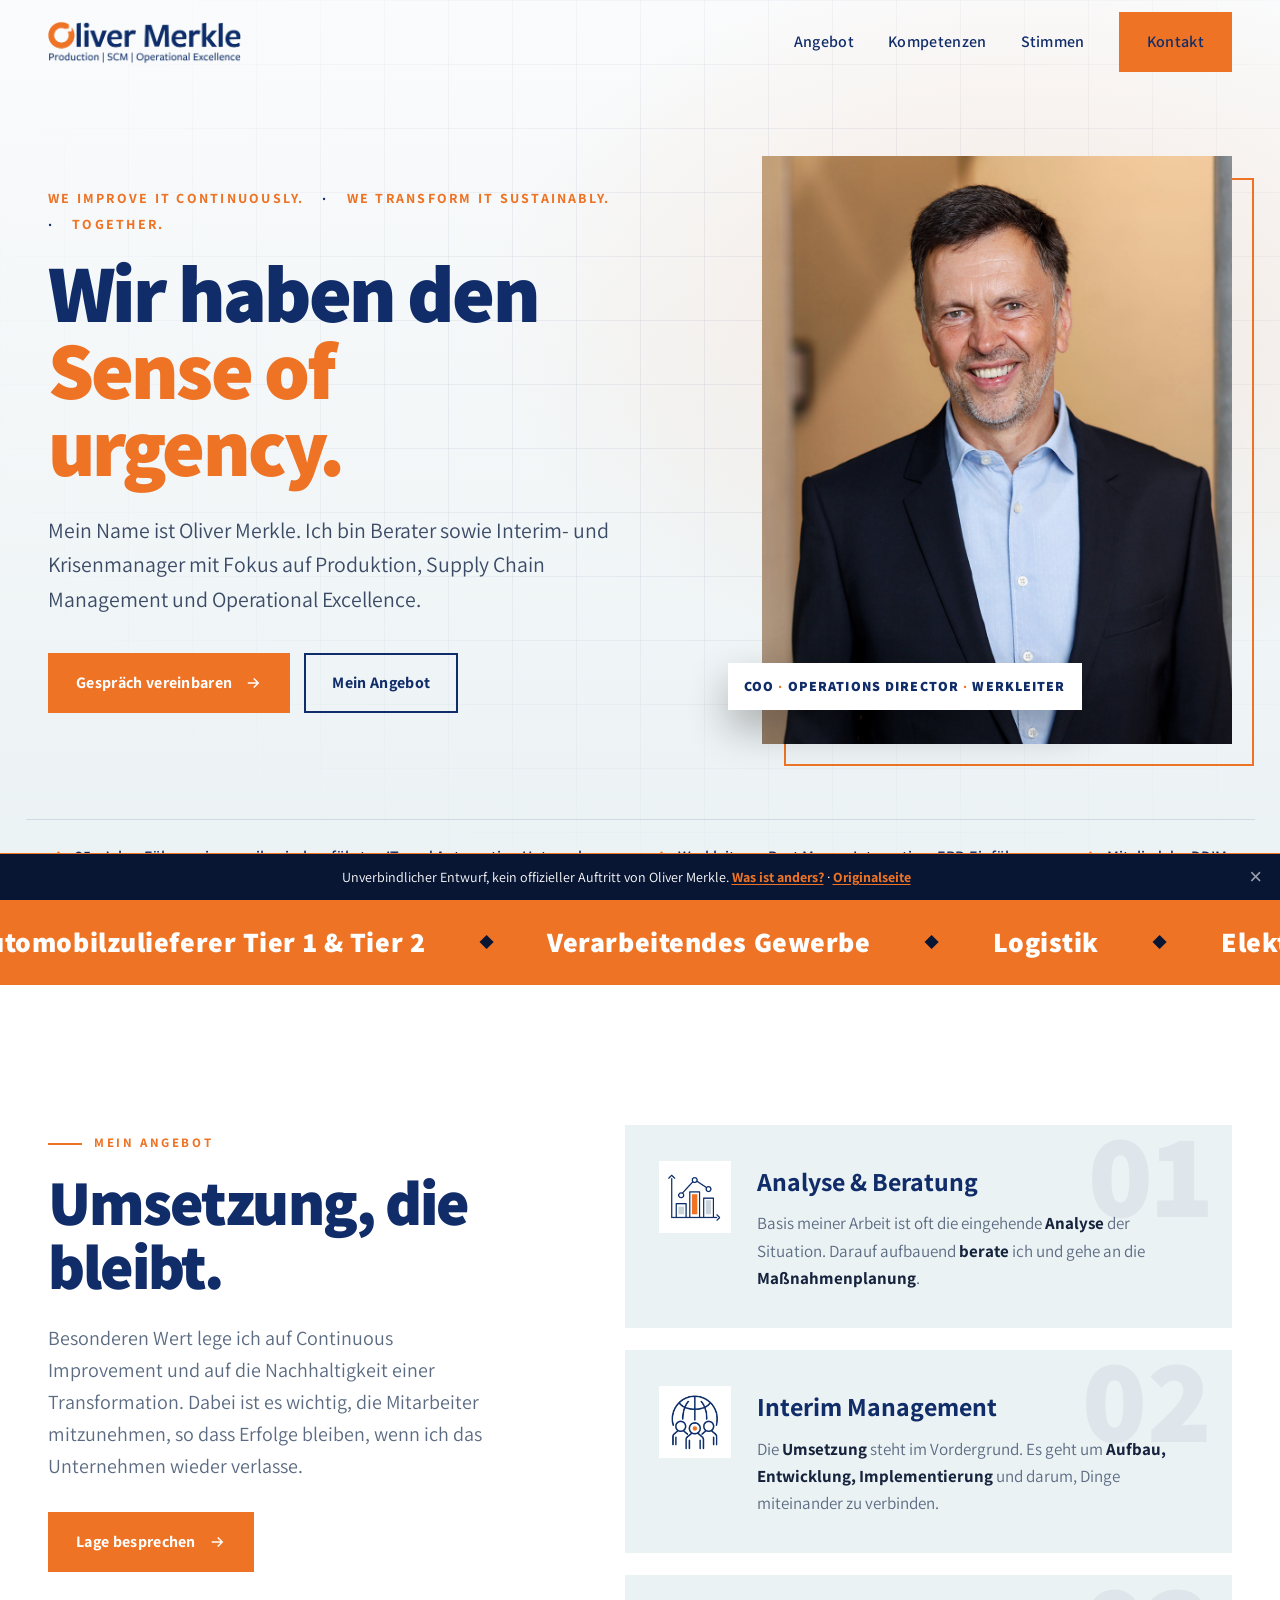
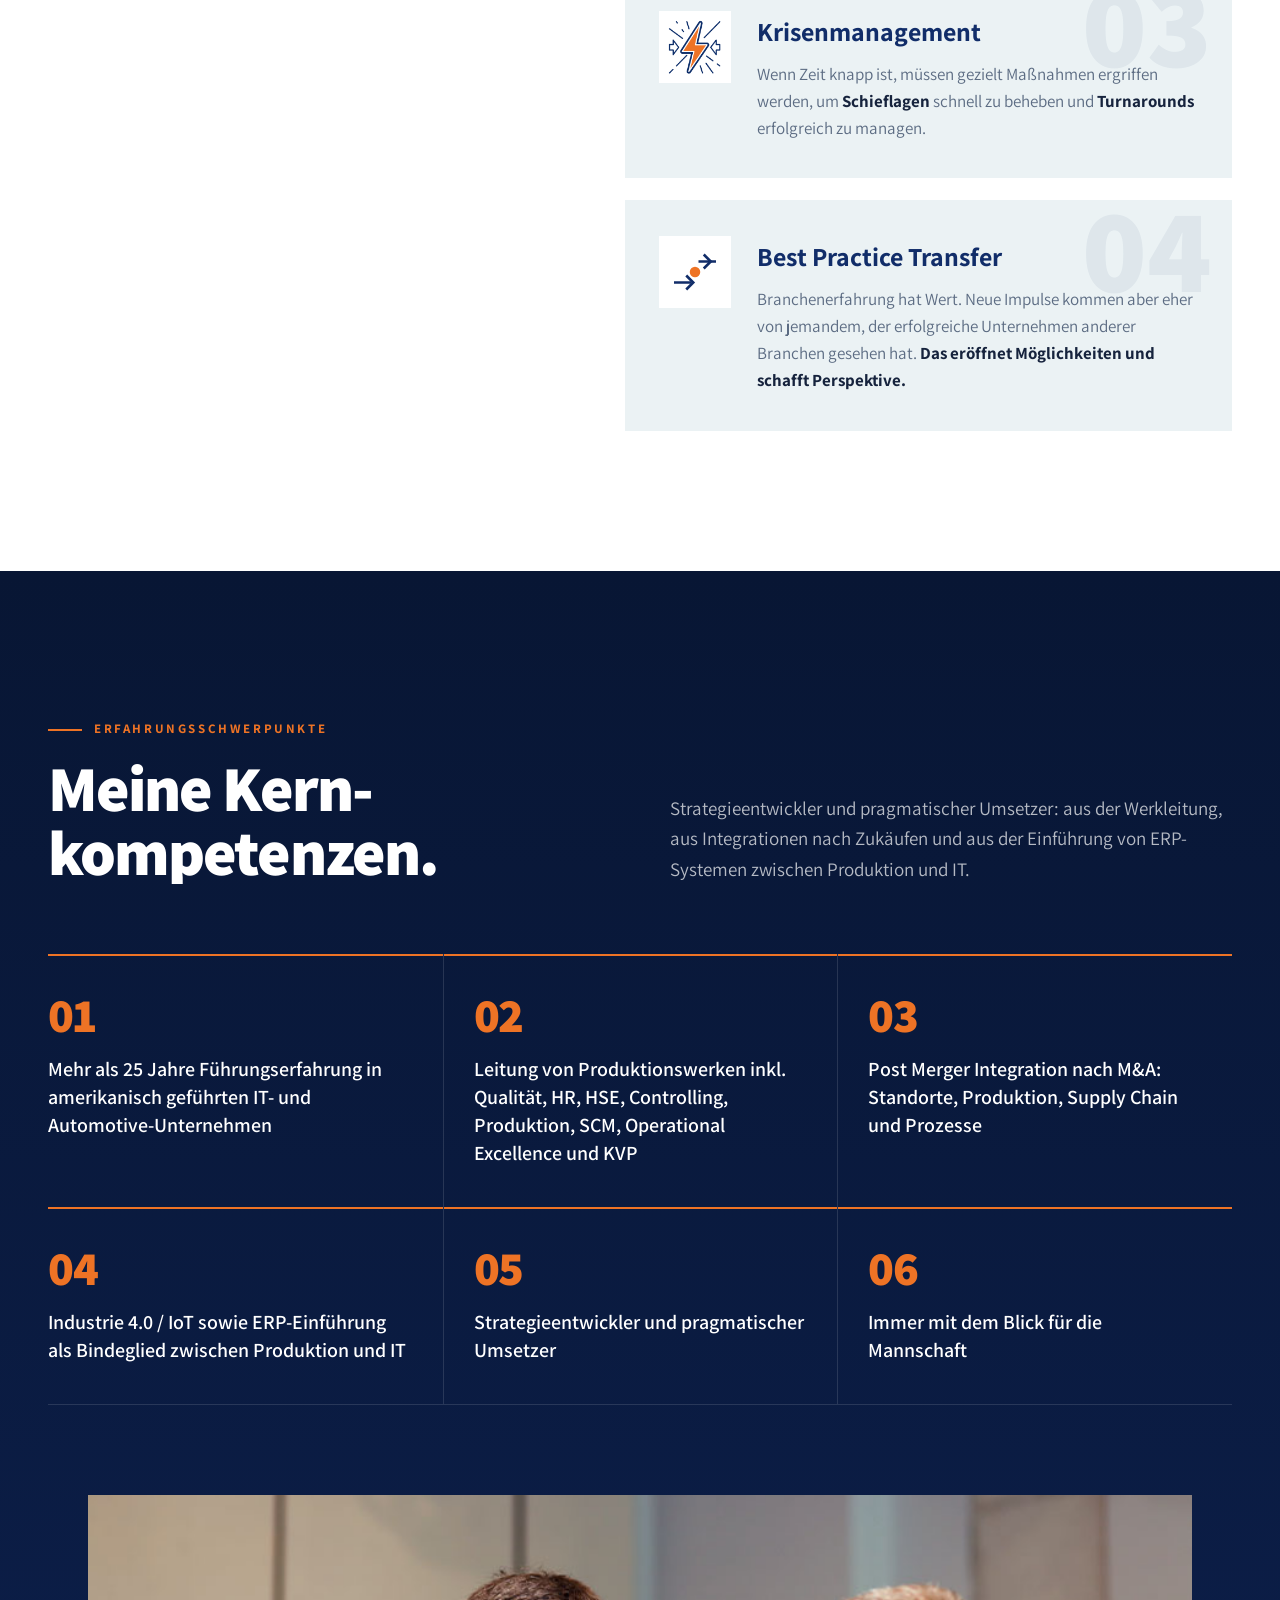
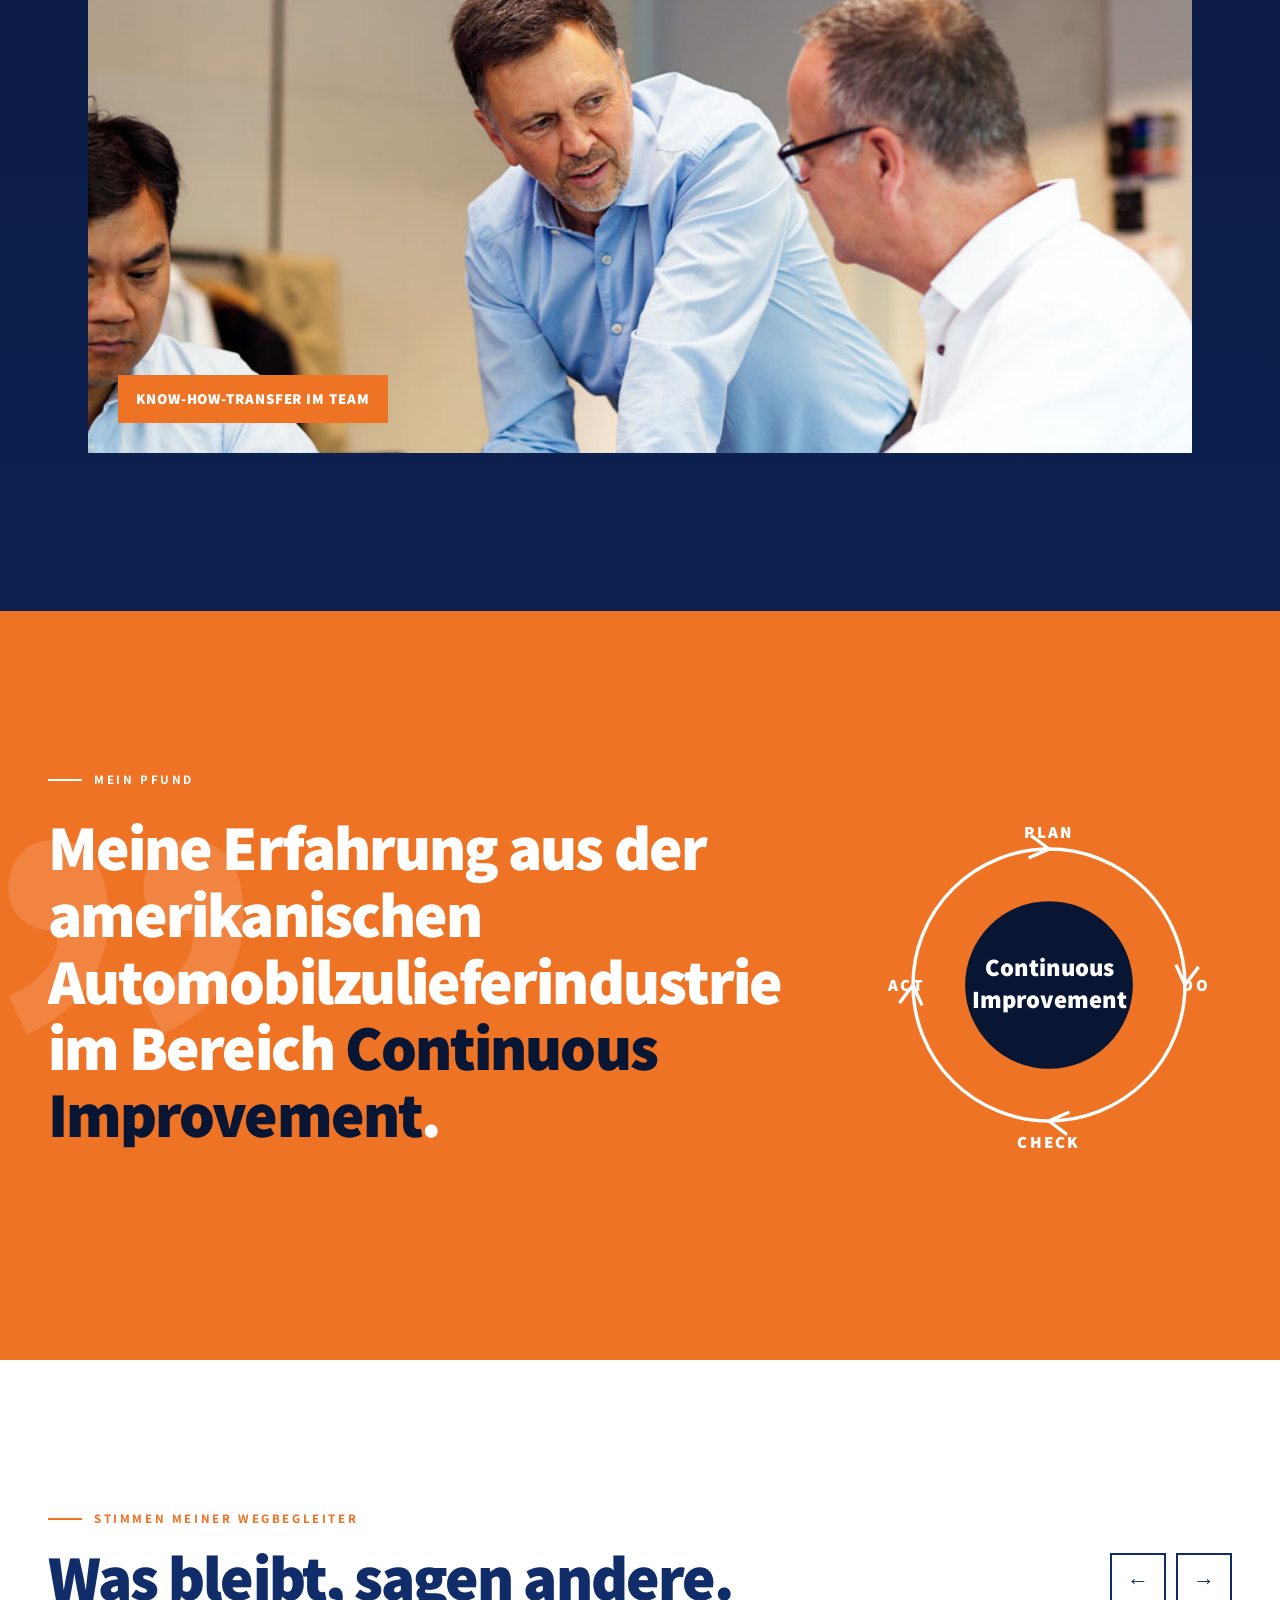
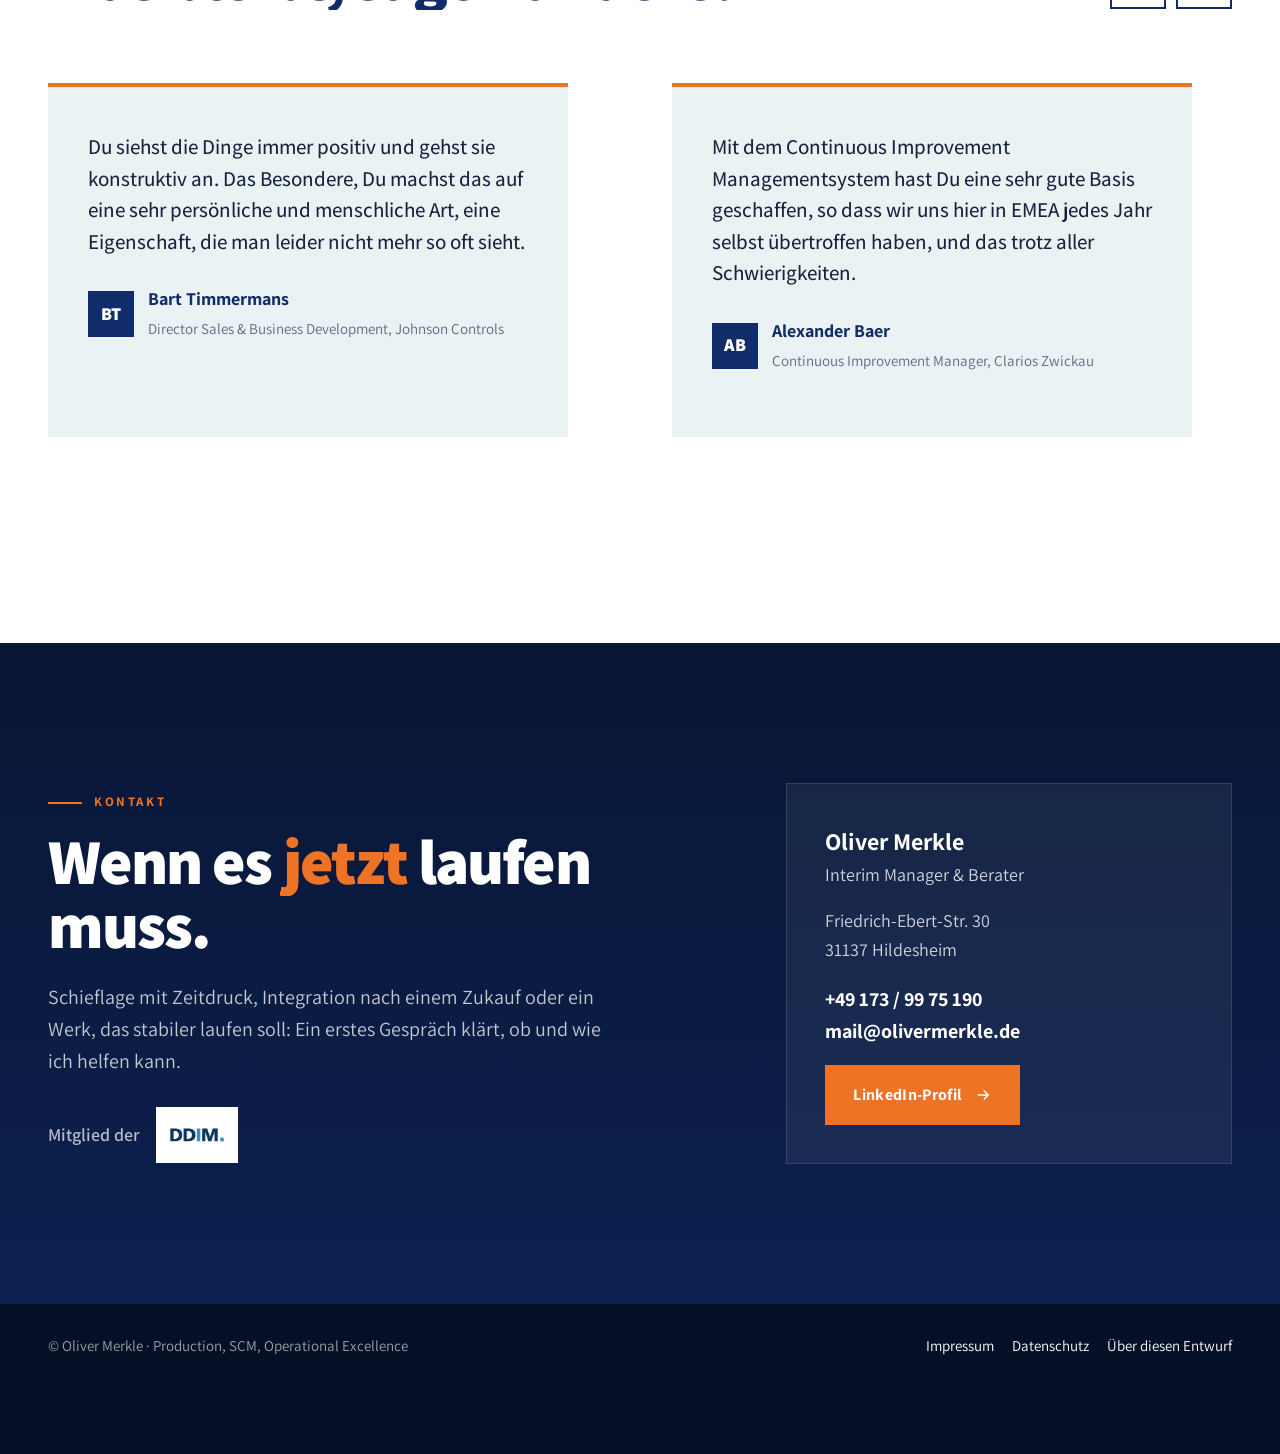
==== commit cb85b490: "Fassung 3: heller Kopf, KVP-Kreis, vollständige Hinweisseite" ====
--- a/index.html
+++ b/index.html
@@ -47,7 +47,7 @@
 <section class="hero" id="top">
   <div class="wrap hero__main">
     <div>
-      <div class="slogan" aria-label="We improve it continuously. We transform it sustainably. Together."><span aria-hidden="true"><i>We improve it continuously.</i><i>We transform it sustainably.</i><i>Together.</i></span></div>
+      <div class="slogan" lang="en"><span><i>We improve it continuously.</i><i>We transform it sustainably.</i><i>Together.</i></span></div>
       <h1><span class="z"><span>Wir haben den</span></span><span class="z"><span><em>Sense of</em></span></span><span class="z"><span><em>urgency.</em></span></span></h1>
       <p class="hero__lead">Mein Name ist Oliver Merkle. Ich bin Berater sowie Interim- und Krisenmanager mit Fokus auf Produktion, Supply Chain Management und Operational Excellence.</p>
       <div class="hero__cta">
@@ -60,11 +60,10 @@
       <div class="hero__tag">COO <b>&middot;</b> Operations Director <b>&middot;</b> Werkleiter</div>
     </div>
   </div>
-  <div class="wrap stats">
-    <div class="stat"><b><span data-zahl="25">25</span><small>+</small></b><span>Jahre Führung in US-geführten IT- und Automotive-Unternehmen</span></div>
-    <div class="stat"><b><span data-zahl="4">4</span></b><span>Leistungsfelder, von der Analyse bis zum Turnaround</span></div>
-    <div class="stat"><b><span data-zahl="6">6</span></b><span>Branchen, vom Tier-1-Zulieferer bis zum Anlagenbau</span></div>
-    <div class="stat"><b><span data-zahl="1">1</span></b><span>Ziel: Erfolge, die bleiben, wenn ich wieder gehe</span></div>
+  <div class="wrap fakten">
+    <span>25+ Jahre Führung in amerikanisch geführten IT- und Automotive-Unternehmen</span>
+    <span>Werkleitung, Post Merger Integration, ERP-Einführung</span>
+    <span>Mitglied der DDIM</span>
   </div>
 </section>
 
@@ -112,9 +111,26 @@
 
 <section class="pfund">
   <div class="wrap">
-    <div class="eyebrow rv">Mein Pfund</div>
-    <blockquote class="rv-m">Meine Erfahrung aus der amerikanischen Automobilzuliefer&shy;industrie im Bereich <em>Continuous Improvement</em>.</blockquote>
-    <cite class="rv d1">Oliver Merkle</cite>
+    <div class="pfund__raster">
+      <div>
+        <div class="eyebrow rv">Mein Pfund</div>
+        <blockquote class="rv-m">Meine Erfahrung aus der amerikanischen Automobilzuliefer&shy;industrie im Bereich <em>Continuous Improvement</em>.</blockquote>
+        <cite class="rv d1">Oliver Merkle</cite>
+      </div>
+      <svg class="kvp rv d2" viewBox="0 0 300 300" role="img" aria-label="Kreislauf der kontinuierlichen Verbesserung: Plan, Do, Check, Act">
+        <g class="ring" fill="none" stroke="currentColor" stroke-width="3">
+          <path d="M150 30 A120 120 0 0 1 270 150" /><path d="M270 150 A120 120 0 0 1 150 270" /><path d="M150 270 A120 120 0 0 1 30 150" /><path d="M30 150 A120 120 0 0 1 150 30" />
+          <path d="M262 132 l8 18 l12 -16" /><path d="M168 262 l-18 8 l16 12" /><path d="M38 168 l-8 -18 l-12 16" /><path d="M132 38 l18 -8 l-16 -12" />
+        </g>
+        <circle cx="150" cy="150" r="74" fill="#081634"/>
+        <text x="150" y="142" text-anchor="middle" style="font-size:22px">Continuous</text>
+        <text x="150" y="170" text-anchor="middle" style="font-size:22px">Improvement</text>
+        <text x="150" y="20" text-anchor="middle" style="font-size:15px;letter-spacing:2px">PLAN</text>
+        <text x="292" y="155" text-anchor="end" style="font-size:15px;letter-spacing:2px">DO</text>
+        <text x="150" y="294" text-anchor="middle" style="font-size:15px;letter-spacing:2px">CHECK</text>
+        <text x="8" y="155" style="font-size:15px;letter-spacing:2px">ACT</text>
+      </svg>
+    </div>
   </div>
 </section>
 
--- a/css/om2.css
+++ b/css/om2.css
@@ -13,50 +13,55 @@
 /* Kopf */
 .nav{position:fixed;top:0;left:0;right:0;z-index:200;transition:background .4s var(--ease),box-shadow .4s}
 .nav .wrap{display:flex;align-items:center;justify-content:space-between;height:84px}
-.nav.solid{background:rgba(8,22,52,.86);backdrop-filter:blur(14px);box-shadow:0 10px 30px rgba(0,0,0,.25)}
-.nav__logo{display:inline-flex;background:#fff;padding:9px 16px}
-.nav__logo img{height:34px;width:auto}
+.nav.solid{background:rgba(250,251,252,.9);backdrop-filter:blur(14px);box-shadow:0 10px 30px rgba(17,45,105,.08)}
+.nav__logo{display:inline-flex}
+.nav__logo img{height:44px;width:auto}
 .nav__links{display:flex;align-items:center;gap:34px}
-.nav__links a{text-decoration:none;font-weight:600;color:#fff;font-size:16px;letter-spacing:.02em;position:relative}
+.nav__links a{text-decoration:none;font-weight:600;color:var(--navy);font-size:16px;letter-spacing:.02em;position:relative}
 .nav__links a:not(.btn)::after{content:"";position:absolute;left:0;right:0;bottom:-6px;height:2px;background:var(--orange);transform:scaleX(0);transform-origin:right;transition:transform .45s var(--ease)}
 .nav__links a:not(.btn):hover::after{transform:scaleX(1);transform-origin:left}
 .burger{display:none;background:none;border:0;width:44px;height:44px;cursor:pointer}
-.burger span{display:block;width:26px;height:2px;background:#fff;margin:6px auto;transition:transform .35s var(--ease),opacity .3s}
+.burger span{display:block;width:26px;height:2px;background:var(--navy);margin:6px auto;transition:transform .35s var(--ease),opacity .3s}
 .btn{display:inline-flex;align-items:center;gap:12px;padding:15px 26px;font-weight:700;font-size:16px;letter-spacing:.02em;text-decoration:none;border:2px solid var(--orange);background:var(--orange);color:#fff;position:relative;overflow:hidden;transition:transform .3s var(--ease),color .3s}
 .btn::before{content:"";position:absolute;inset:0;background:var(--nacht);transform:translateY(101%);transition:transform .45s var(--ease);z-index:0}
 .btn > *{position:relative;z-index:1}
 .btn:hover::before{transform:none}
 .btn:active{transform:scale(.97)}
-.btn--ghost{background:transparent;border-color:rgba(255,255,255,.5);color:#fff}
-.btn--ghost::before{background:#fff}
-.btn--ghost:hover{color:var(--nacht)}
+.btn--ghost{background:transparent;border-color:var(--navy);color:var(--navy)}
+.btn--ghost::before{background:var(--navy)}
+.btn--ghost:hover{color:#fafbfc}
 .btn svg{width:18px;height:18px;transition:transform .35s var(--ease)}
 .btn:hover svg{transform:translateX(4px)}
 /* Hero */
-.hero{position:relative;min-height:100svh;background:radial-gradient(1200px 700px at 78% 30%,rgba(238,115,37,.18),transparent 60%),linear-gradient(160deg,var(--nacht) 0%,var(--navy) 100%);color:#fff;overflow:hidden;display:flex;flex-direction:column}
-.hero::before{content:"";position:absolute;inset:0;background-image:linear-gradient(rgba(255,255,255,.05) 1px,transparent 1px),linear-gradient(90deg,rgba(255,255,255,.05) 1px,transparent 1px);background-size:64px 64px;mask-image:radial-gradient(ellipse at 60% 40%,#000 30%,transparent 75%);animation:raster 30s linear infinite}
+.hero{position:relative;min-height:100svh;background:radial-gradient(900px 600px at 80% 35%,rgba(238,115,37,.12),transparent 60%),linear-gradient(180deg,#fafbfc 0%,var(--hell) 100%);color:var(--navy);overflow:hidden;display:flex;flex-direction:column}
+.hero::before{content:"";position:absolute;inset:0;background-image:linear-gradient(rgba(17,45,105,.06) 1px,transparent 1px),linear-gradient(90deg,rgba(17,45,105,.06) 1px,transparent 1px);background-size:64px 64px;mask-image:radial-gradient(ellipse at 60% 40%,#000 30%,transparent 75%);animation:raster 30s linear infinite}
 @keyframes raster{to{background-position:64px 64px}}
-.hero__main{position:relative;flex:1;display:grid;grid-template-columns:1.15fr .85fr;gap:40px;align-items:center;padding-top:120px;padding-bottom:40px}
+.hero__main{position:relative;flex:1;display:grid;grid-template-columns:1.15fr .85fr;gap:40px;align-items:center;padding-top:108px;padding-bottom:28px}
 .slogan{height:1.6em;overflow:hidden;font-weight:700;letter-spacing:.22em;text-transform:uppercase;font-size:14px;color:var(--orange)}
-.slogan span{display:block;animation:slogan 9s var(--ease) infinite}
-.slogan i{display:block;height:1.6em;font-style:normal}
+.slogan{height:auto;letter-spacing:.16em}
+.slogan span{display:flex;flex-wrap:wrap;gap:4px 18px}
+.slogan i{display:inline;font-style:normal}
+.slogan i + i::before{content:"\00B7";margin-right:18px;color:var(--navy)}
 @keyframes slogan{0%,28%{transform:translateY(0)}33%,61%{transform:translateY(-1.6em)}66%,94%{transform:translateY(-3.2em)}100%{transform:translateY(0)}}
-.hero h1{margin:18px 0 0;font-size:clamp(46px,7vw,108px);line-height:.94;font-weight:800;letter-spacing:-.035em}
-.hero h1 .z{display:block;overflow:hidden}
+.hero h1{margin:18px 0 0;font-size:clamp(44px,6.4vw,96px);line-height:.94;font-weight:800;letter-spacing:-.035em}
+.hero h1 .z{display:block;overflow:hidden;padding-bottom:.12em;margin-bottom:-.12em}
 .hero h1 .z > span{display:inline-block;animation:zeile 1.1s var(--ease) both}
 .hero h1 .z:nth-child(2) > span{animation-delay:.12s}.hero h1 .z:nth-child(3) > span{animation-delay:.24s}
 .hero h1 em{font-style:normal;color:var(--orange)}
 @keyframes zeile{from{transform:translateY(105%)}}
-.hero__lead{margin:28px 0 0;font-size:clamp(18px,1.7vw,22px);max-width:600px;color:rgba(255,255,255,.82);animation:auf 1s var(--ease) .45s both}
+.hero__lead{margin:28px 0 0;font-size:clamp(18px,1.7vw,22px);max-width:600px;color:#3b4b66;animation:auf 1s var(--ease) .45s both}
 .hero__cta{display:flex;flex-wrap:wrap;gap:14px;margin-top:36px;animation:auf 1s var(--ease) .6s both}
 @keyframes auf{from{opacity:0;transform:translateY(20px)}}
 .hero__bild{position:relative;justify-self:end;width:min(100%,470px);animation:bild 1.4s var(--ease) .2s both}
 @keyframes bild{from{opacity:0;transform:translateY(40px) scale(.96)}}
 .hero__bild::before{content:"";position:absolute;inset:22px -22px -22px 22px;border:2px solid var(--orange);z-index:0}
 .hero__bild img{position:relative;z-index:1;width:100%;aspect-ratio:4/5;object-fit:cover;object-position:74% 30%;filter:saturate(.95)}
-.hero__tag{position:absolute;z-index:2;left:-34px;top:38px;background:#fff;color:var(--navy);padding:12px 16px;font-weight:800;font-size:14px;letter-spacing:.08em;text-transform:uppercase;box-shadow:0 18px 40px rgba(0,0,0,.3)}
+.hero__tag{position:absolute;z-index:2;left:-34px;bottom:34px;background:#fff;color:var(--navy);padding:12px 16px;font-weight:800;font-size:14px;letter-spacing:.08em;text-transform:uppercase;box-shadow:0 18px 40px rgba(0,0,0,.3)}
 .hero__tag b{color:var(--orange)}
-.stats{position:relative;display:grid;grid-template-columns:repeat(4,1fr);border-top:1px solid var(--line)}
+.fakten{position:relative;display:flex;flex-wrap:wrap;gap:12px 40px;padding:24px 28px 30px;border-top:1px solid rgba(17,45,105,.12);font-weight:600;color:var(--navy);font-size:16px}
+.fakten span{display:inline-flex;align-items:center;gap:12px}
+.fakten span::before{content:"";width:9px;height:9px;background:var(--orange);transform:rotate(45deg)}
+.stats{display:none}
 .stat{padding:26px 24px 30px;border-right:1px solid var(--line)}
 .stat:last-child{border-right:0}
 .stat b{display:block;font-size:clamp(36px,4vw,56px);font-weight:800;line-height:1;letter-spacing:-.02em}
@@ -109,13 +114,18 @@
 .pfund .eyebrow{color:#fff}.pfund .eyebrow::before{background:#fff}
 .pfund blockquote{position:relative;margin:24px 0 0;font-size:clamp(34px,5vw,74px);line-height:1.04;font-weight:800;letter-spacing:-.03em;max-width:1050px}
 .pfund blockquote em{font-style:normal;color:var(--nacht)}
+.pfund__raster{display:grid;grid-template-columns:1.35fr .65fr;gap:60px;align-items:center}
+.kvp{width:100%;max-width:340px;justify-self:center;color:#fff}
+.kvp .ring{transform-origin:150px 150px;animation:dreh 24s linear infinite}
+@keyframes dreh{to{transform:rotate(360deg)}}
+.kvp text{font-family:'Assistant',sans-serif;font-weight:800;fill:#fff}
 .pfund cite{display:block;margin-top:34px;font-style:normal;font-weight:700;font-size:18px;letter-spacing:.08em;text-transform:uppercase}
 /* Stimmen */
 .stimmen-kopf{display:flex;justify-content:space-between;align-items:end;gap:30px;flex-wrap:wrap}
 .pfeile{display:flex;gap:10px}
 .pfeile button{width:56px;height:56px;border:2px solid var(--navy);background:#fff;color:var(--navy);font-size:22px;cursor:pointer;transition:background .3s,color .3s}
 .pfeile button:hover{background:var(--navy);color:#fff}
-.slider{display:flex;gap:24px;overflow-x:auto;scroll-snap-type:x mandatory;margin-top:50px;padding-bottom:20px;scrollbar-width:none}
+.slider{display:flex;gap:24px;overflow-x:auto;scroll-snap-type:x mandatory;margin-top:50px;padding:6px 2px 48px;align-items:stretch;scrollbar-width:none}
 .slider::-webkit-scrollbar{display:none}
 .voice{flex:0 0 min(520px,86%);scroll-snap-align:start;background:var(--hell);padding:44px 40px 34px;position:relative;border-top:4px solid var(--orange)}
 .voice p{margin:0;font-size:21px;line-height:1.5;color:var(--text);font-weight:500}
@@ -149,6 +159,8 @@
 .d1{transition-delay:.1s}.d2{transition-delay:.2s}.d3{transition-delay:.3s}
 @media (max-width:1000px){.angebot,.komp-kopf,.kontakt{grid-template-columns:1fr;gap:40px}.angebot__kopf{position:static}.komp{grid-template-columns:1fr 1fr}.komp li:nth-child(n){padding-left:0;border-left:0}.komp li:nth-child(2n){padding-left:24px;border-left:1px solid var(--line)}}
 @media (max-width:820px){
+  .pfund__raster{grid-template-columns:1fr}.kvp{max-width:240px}
+  .nav.open .nav__links a{color:#fff}
   .nav__links{position:fixed;inset:0;flex-direction:column;justify-content:center;gap:26px;background:var(--nacht);transform:translateY(-100%);transition:transform .6s var(--ease)}
   .nav__links a{font-size:30px;font-weight:800}
   .nav.open .nav__links{transform:none}
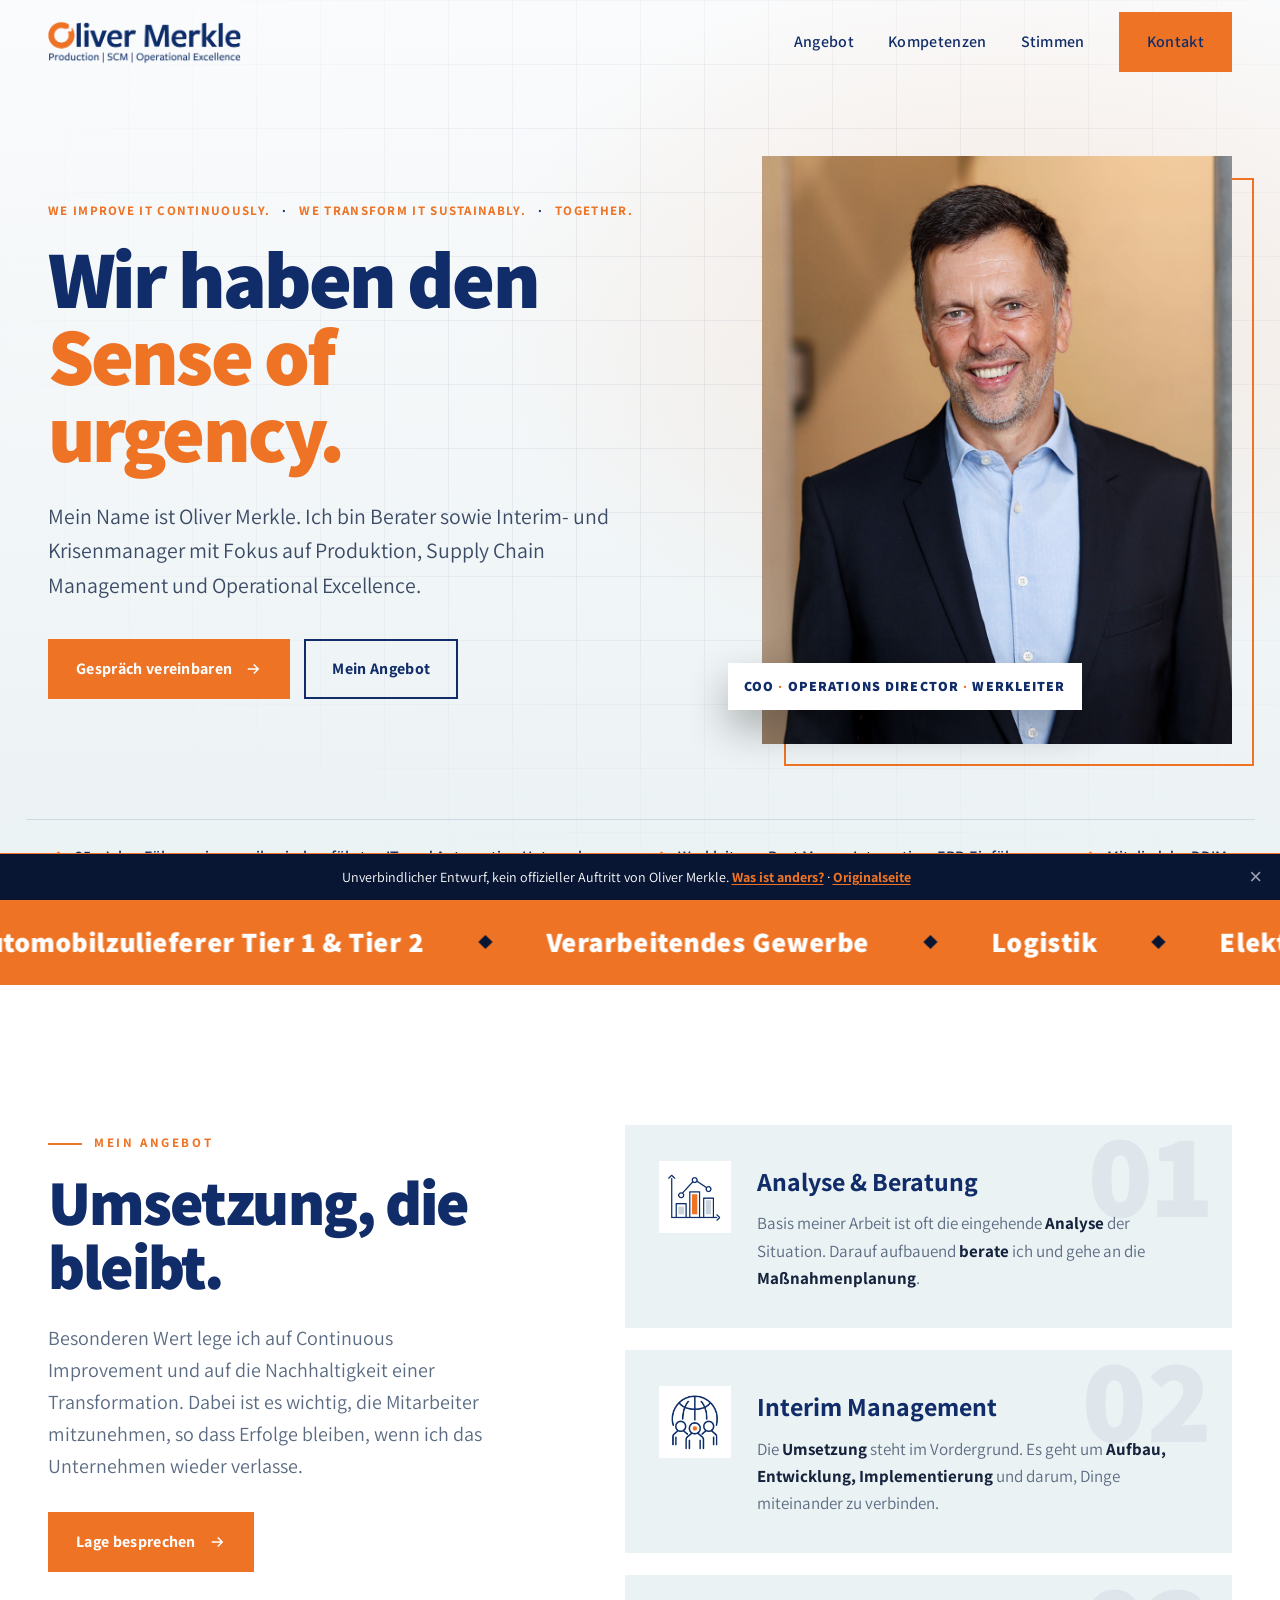
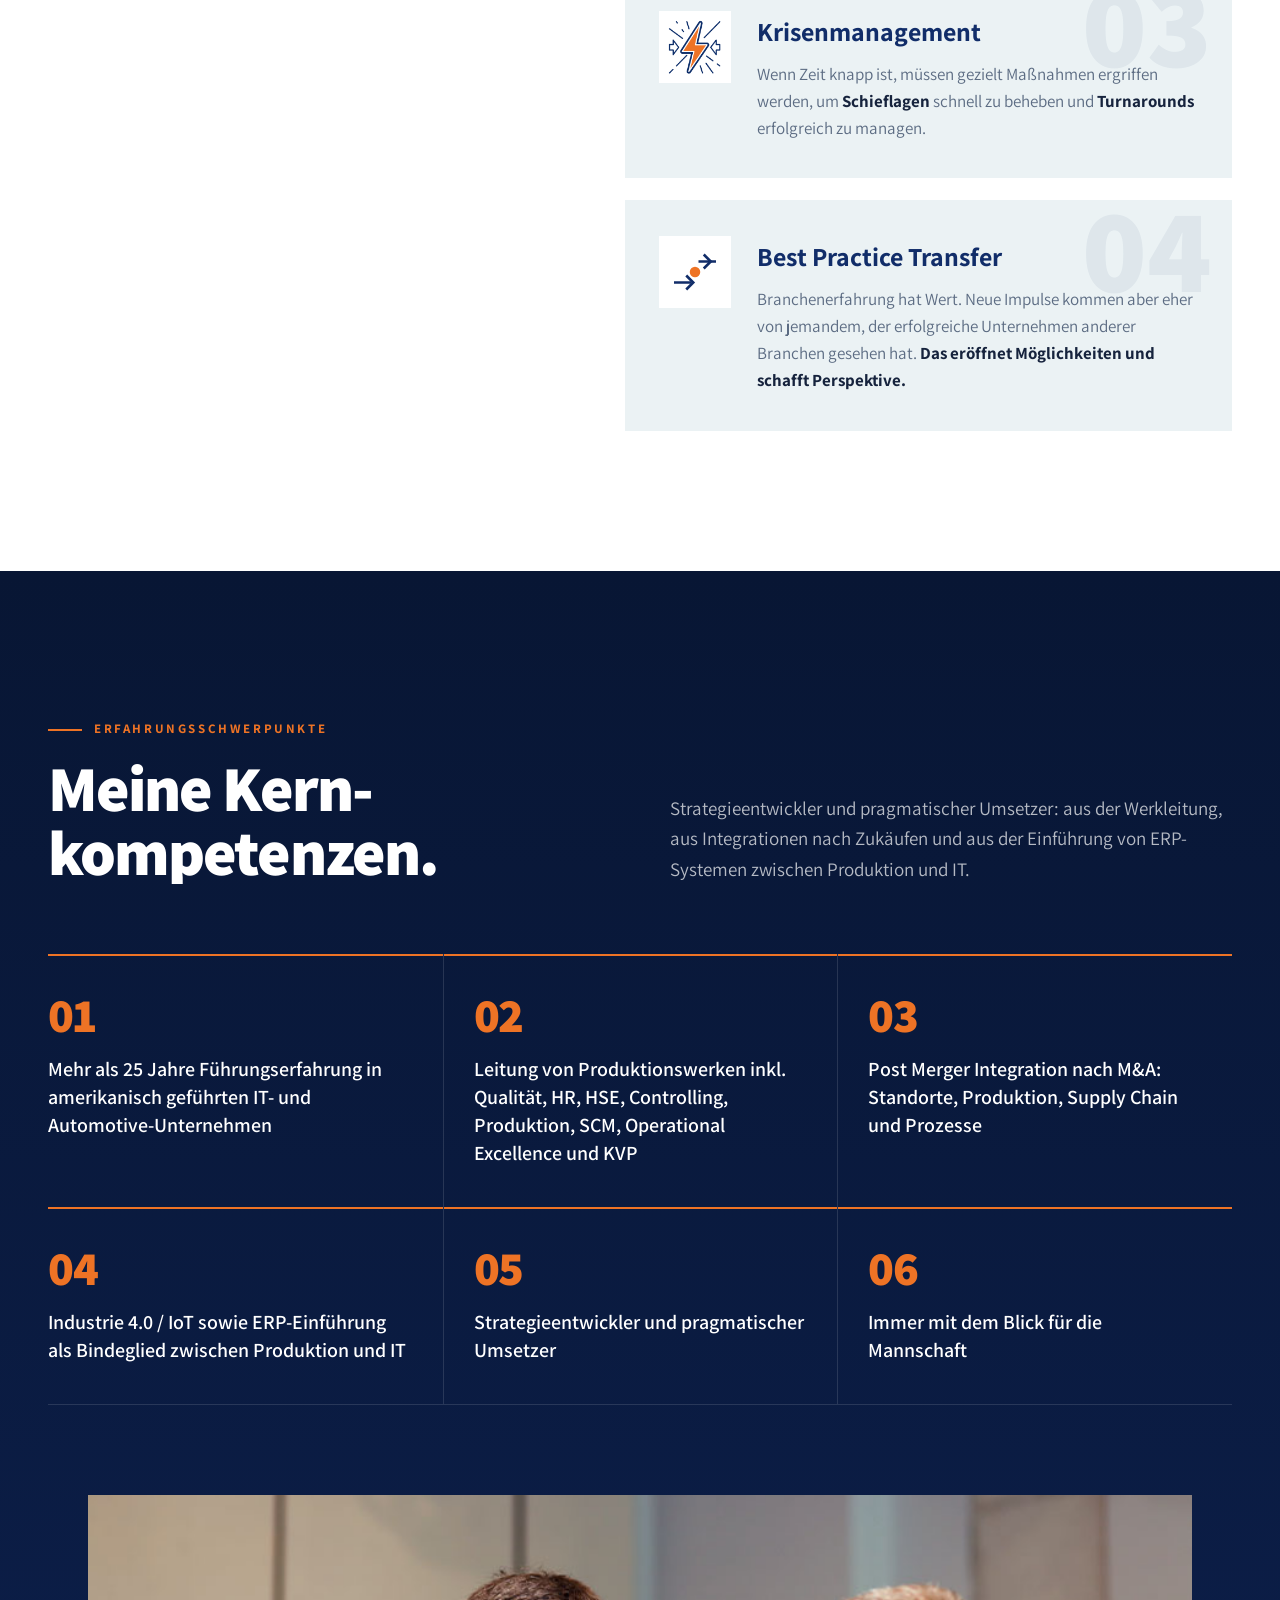
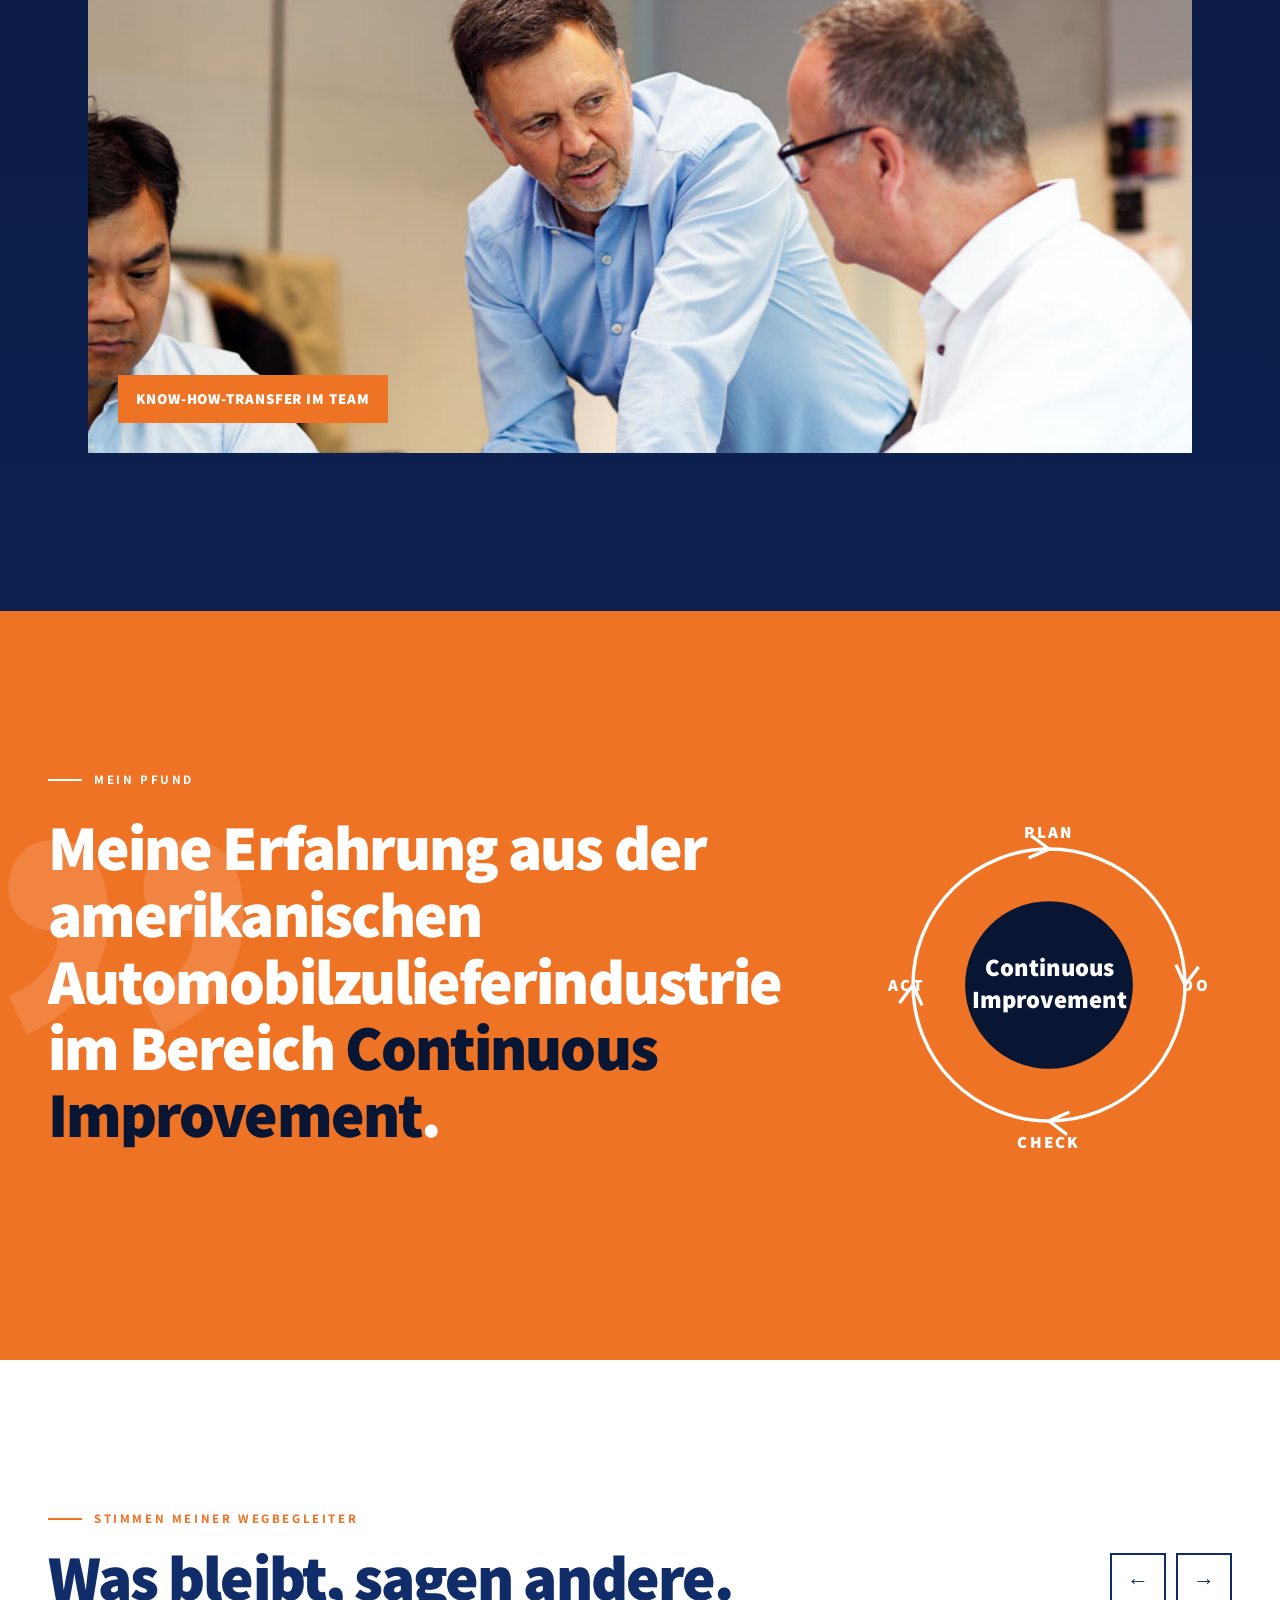
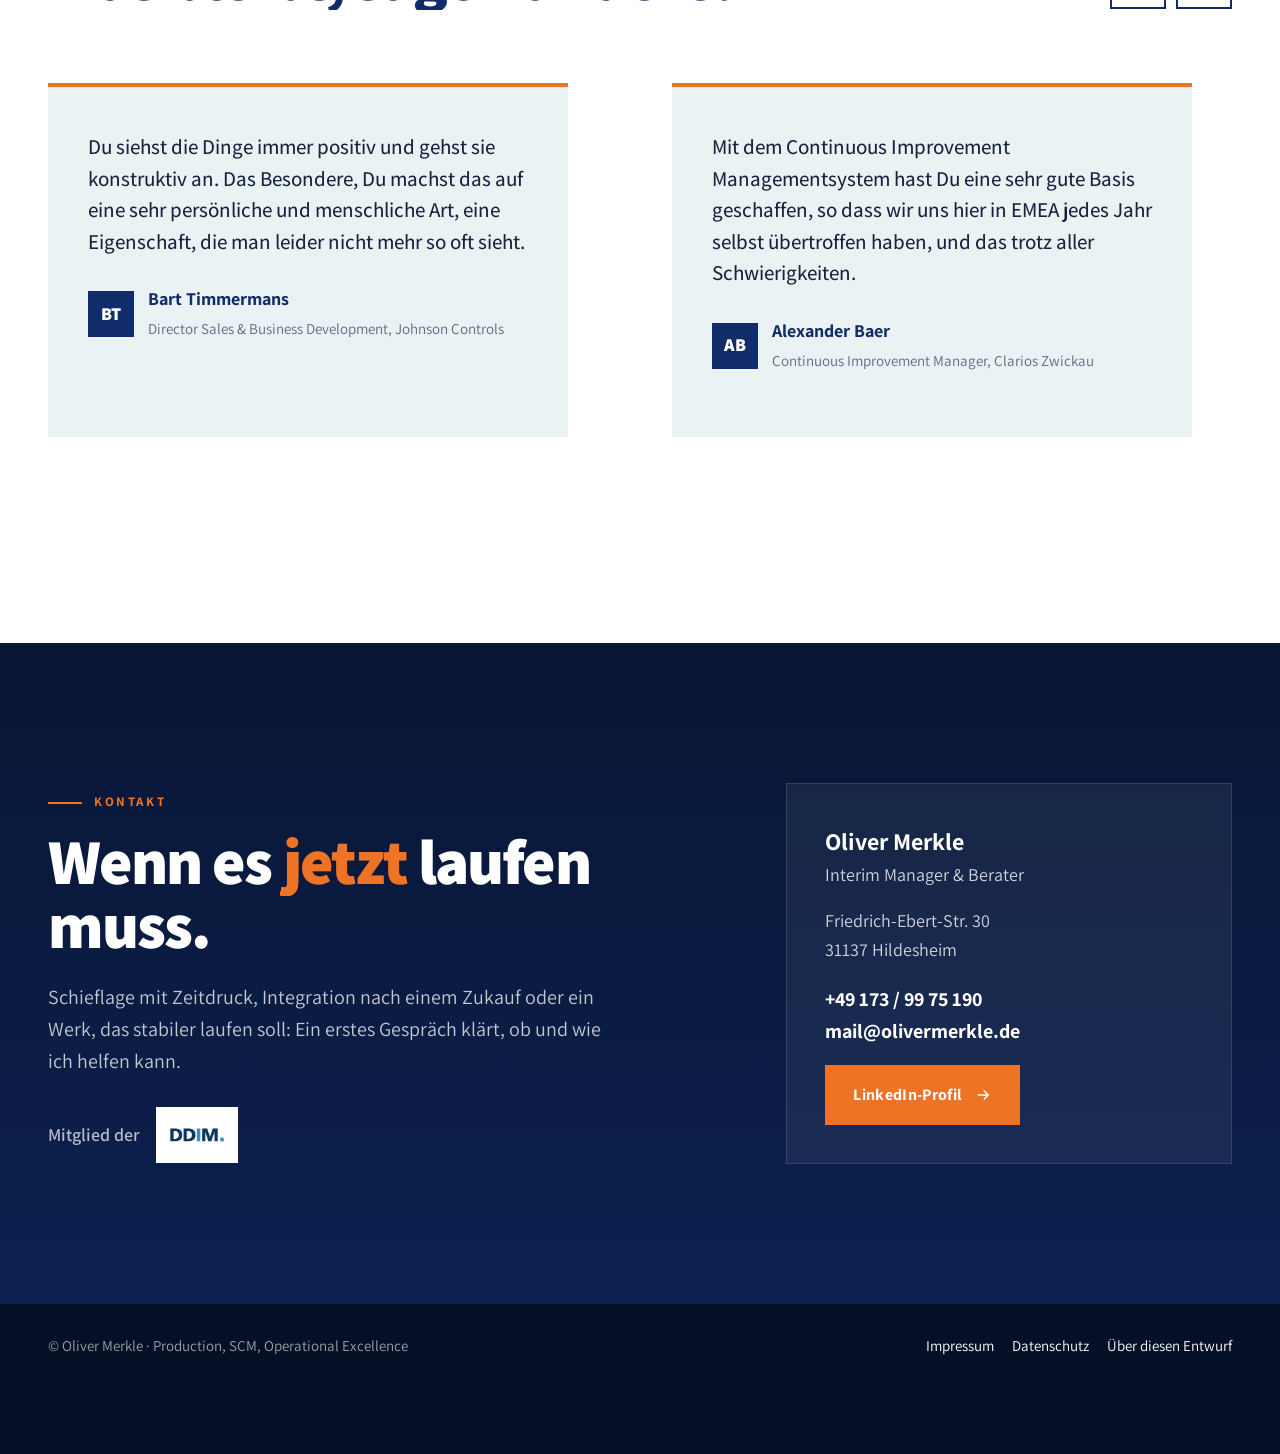
==== commit cb552f38: "Handy-Menü, Leitsätze in einer Zeile, Versionsnummern" ====
--- a/index.html
+++ b/index.html
@@ -15,7 +15,7 @@
 <link rel="icon" href="media/cropped-oliver-merkle-fav-512-192x192.png">
 <link rel="preload" as="font" href="font/assistant-1.woff2" type="font/woff2" crossorigin>
 <link rel="preload" as="image" href="media/oliver-merkle-interim-management-startseite.jpg">
-<link rel="stylesheet" href="css/om2.css?v=1">
+<link rel="stylesheet" href="css/om2.css?v=5">
 <script type="application/ld+json">
 {"@context":"https://schema.org","@graph":[
 {"@type":"Person","@id":"#oliver","name":"Oliver Merkle","jobTitle":"Interim Manager und Berater","description":"Berater sowie Interim- und Krisenmanager mit Fokus auf Produktion, Supply Chain Management und Operational Excellence. Als COO, Operations Director oder Werkleiter.","email":"mail@olivermerkle.de","telephone":"+49 173 9975190","url":"https://olivermerkle.com/","image":"https://suak0903.github.io/oliver-merkle/media/oliver-merkle-interim-management-startseite.jpg","address":{"@type":"PostalAddress","streetAddress":"Friedrich-Ebert-Str. 30","postalCode":"31137","addressLocality":"Hildesheim","addressCountry":"DE"},"memberOf":{"@type":"Organization","name":"DDIM Dachgesellschaft Deutsches Interim Management","url":"https://ddim.de/"},"sameAs":["https://www.linkedin.com/in/oliver-merkle-3040144/"],"knowsAbout":["Produktion","Supply Chain Management","Operational Excellence","Continuous Improvement","KVP","Post Merger Integration","Krisenmanagement","Turnaround","Industrie 4.0","IoT","ERP-Einführung"]},
@@ -177,6 +177,6 @@
   <span>Unverbindlicher Entwurf, kein offizieller Auftritt von Oliver Merkle. <a href="hinweise.html">Was ist anders?</a> &middot; <a href="https://olivermerkle.com/" target="_blank" rel="noopener">Originalseite</a></span>
   <button id="demoClose" aria-label="Hinweis schließen">&times;</button>
 </div>
-<script src="js/om2.js?v=1"></script>
+<script src="js/om2.js?v=4"></script>
 </body>
 </html>
--- a/css/om2.css
+++ b/css/om2.css
@@ -38,8 +38,10 @@
 @keyframes raster{to{background-position:64px 64px}}
 .hero__main{position:relative;flex:1;display:grid;grid-template-columns:1.15fr .85fr;gap:40px;align-items:center;padding-top:108px;padding-bottom:28px}
 .slogan{height:1.6em;overflow:hidden;font-weight:700;letter-spacing:.22em;text-transform:uppercase;font-size:14px;color:var(--orange)}
-.slogan{height:auto;letter-spacing:.16em}
-.slogan span{display:flex;flex-wrap:wrap;gap:4px 18px}
+.slogan{height:auto;letter-spacing:.1em;font-size:13px}
+.slogan span{display:flex;flex-wrap:nowrap;white-space:nowrap;gap:4px 12px}
+.slogan i + i::before{margin-right:12px!important}
+@media (max-width:1100px) and (min-width:821px){.slogan{font-size:11.5px;letter-spacing:.06em}}
 .slogan i{display:inline;font-style:normal}
 .slogan i + i::before{content:"\00B7";margin-right:18px;color:var(--navy)}
 @keyframes slogan{0%,28%{transform:translateY(0)}33%,61%{transform:translateY(-1.6em)}66%,94%{transform:translateY(-3.2em)}100%{transform:translateY(0)}}
@@ -160,6 +162,10 @@
 @media (max-width:1000px){.angebot,.komp-kopf,.kontakt{grid-template-columns:1fr;gap:40px}.angebot__kopf{position:static}.komp{grid-template-columns:1fr 1fr}.komp li:nth-child(n){padding-left:0;border-left:0}.komp li:nth-child(2n){padding-left:24px;border-left:1px solid var(--line)}}
 @media (max-width:820px){
   .pfund__raster{grid-template-columns:1fr}.kvp{max-width:240px}
+  .nav.solid{backdrop-filter:none;-webkit-backdrop-filter:none;background:rgba(250,251,252,.97)}
+  .nav__links{height:100svh;visibility:hidden;transition:transform .6s var(--ease),visibility 0s .6s}
+  .nav.open .nav__links{visibility:visible;transition:transform .6s var(--ease),visibility 0s}
+  .slogan span{flex-direction:column;gap:2px}.slogan i + i::before{display:none}
   .nav.open .nav__links a{color:#fff}
   .nav__links{position:fixed;inset:0;flex-direction:column;justify-content:center;gap:26px;background:var(--nacht);transform:translateY(-100%);transition:transform .6s var(--ease)}
   .nav__links a{font-size:30px;font-weight:800}
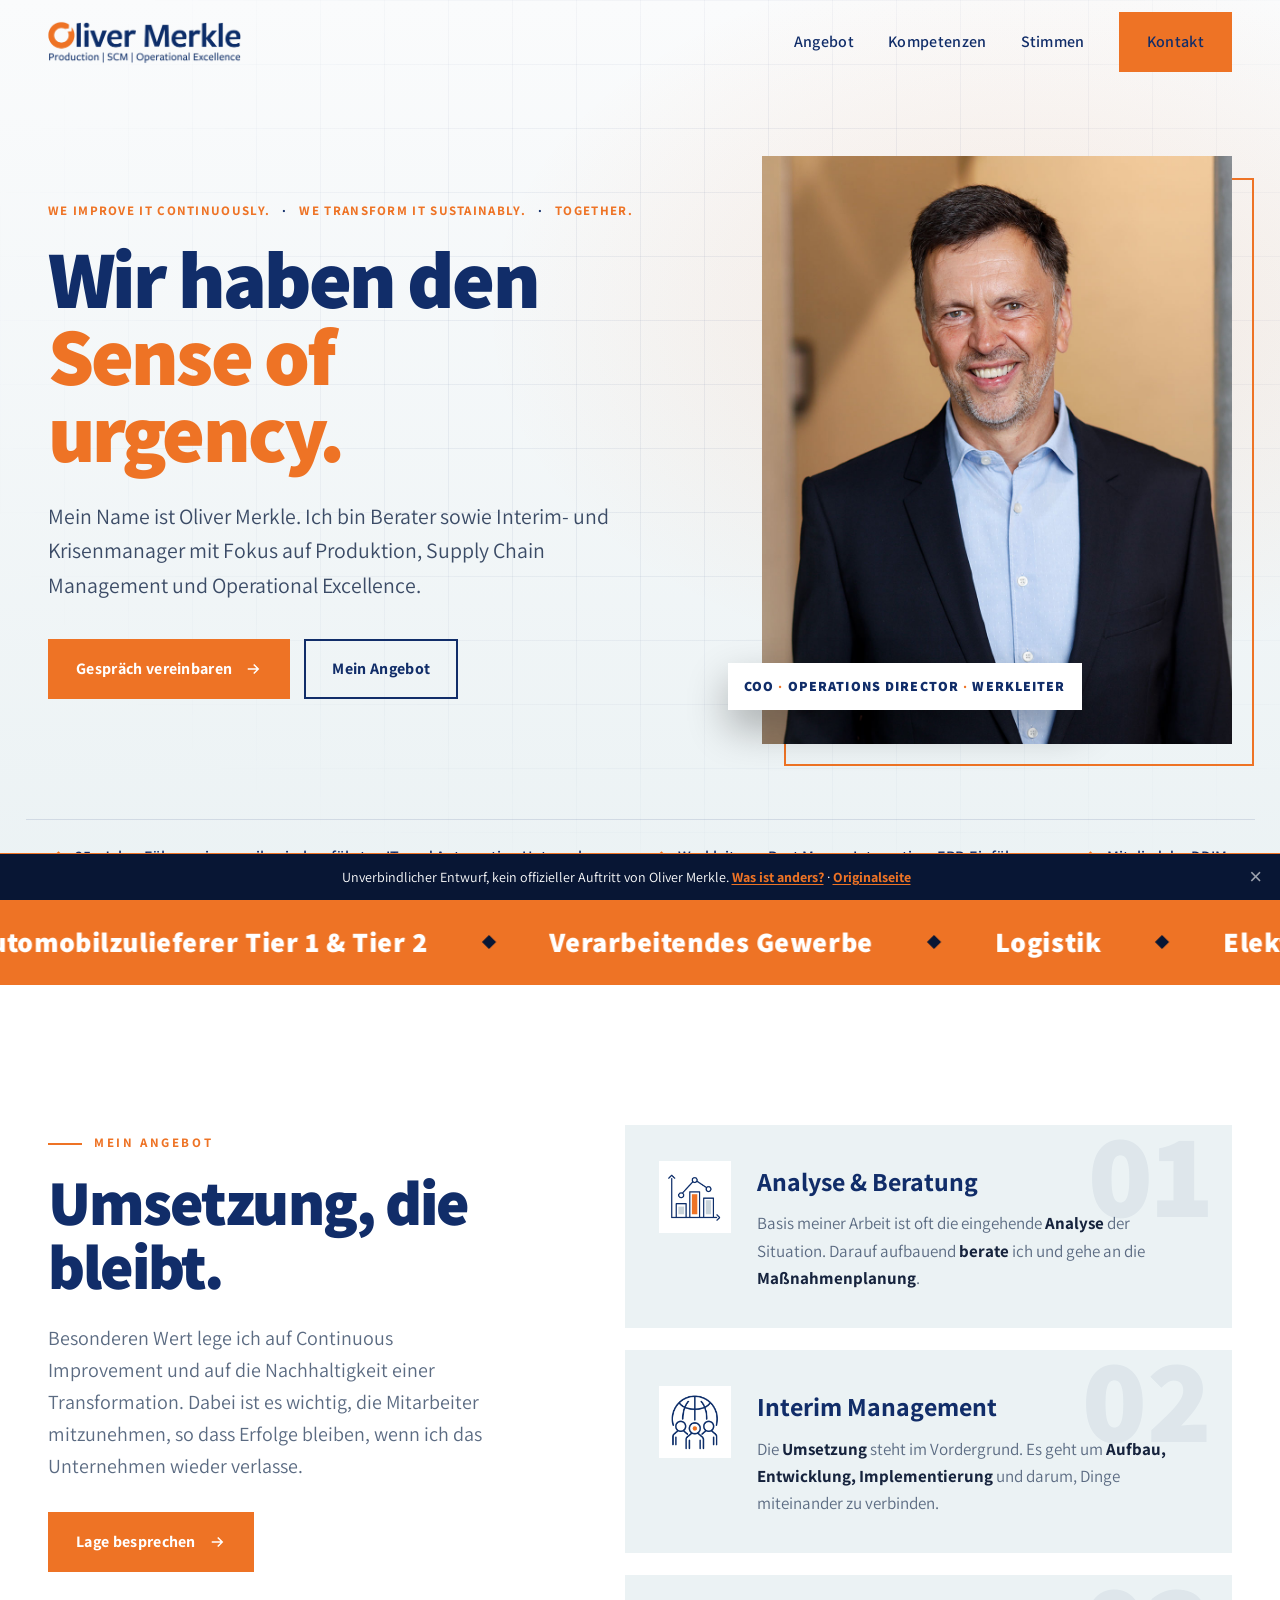
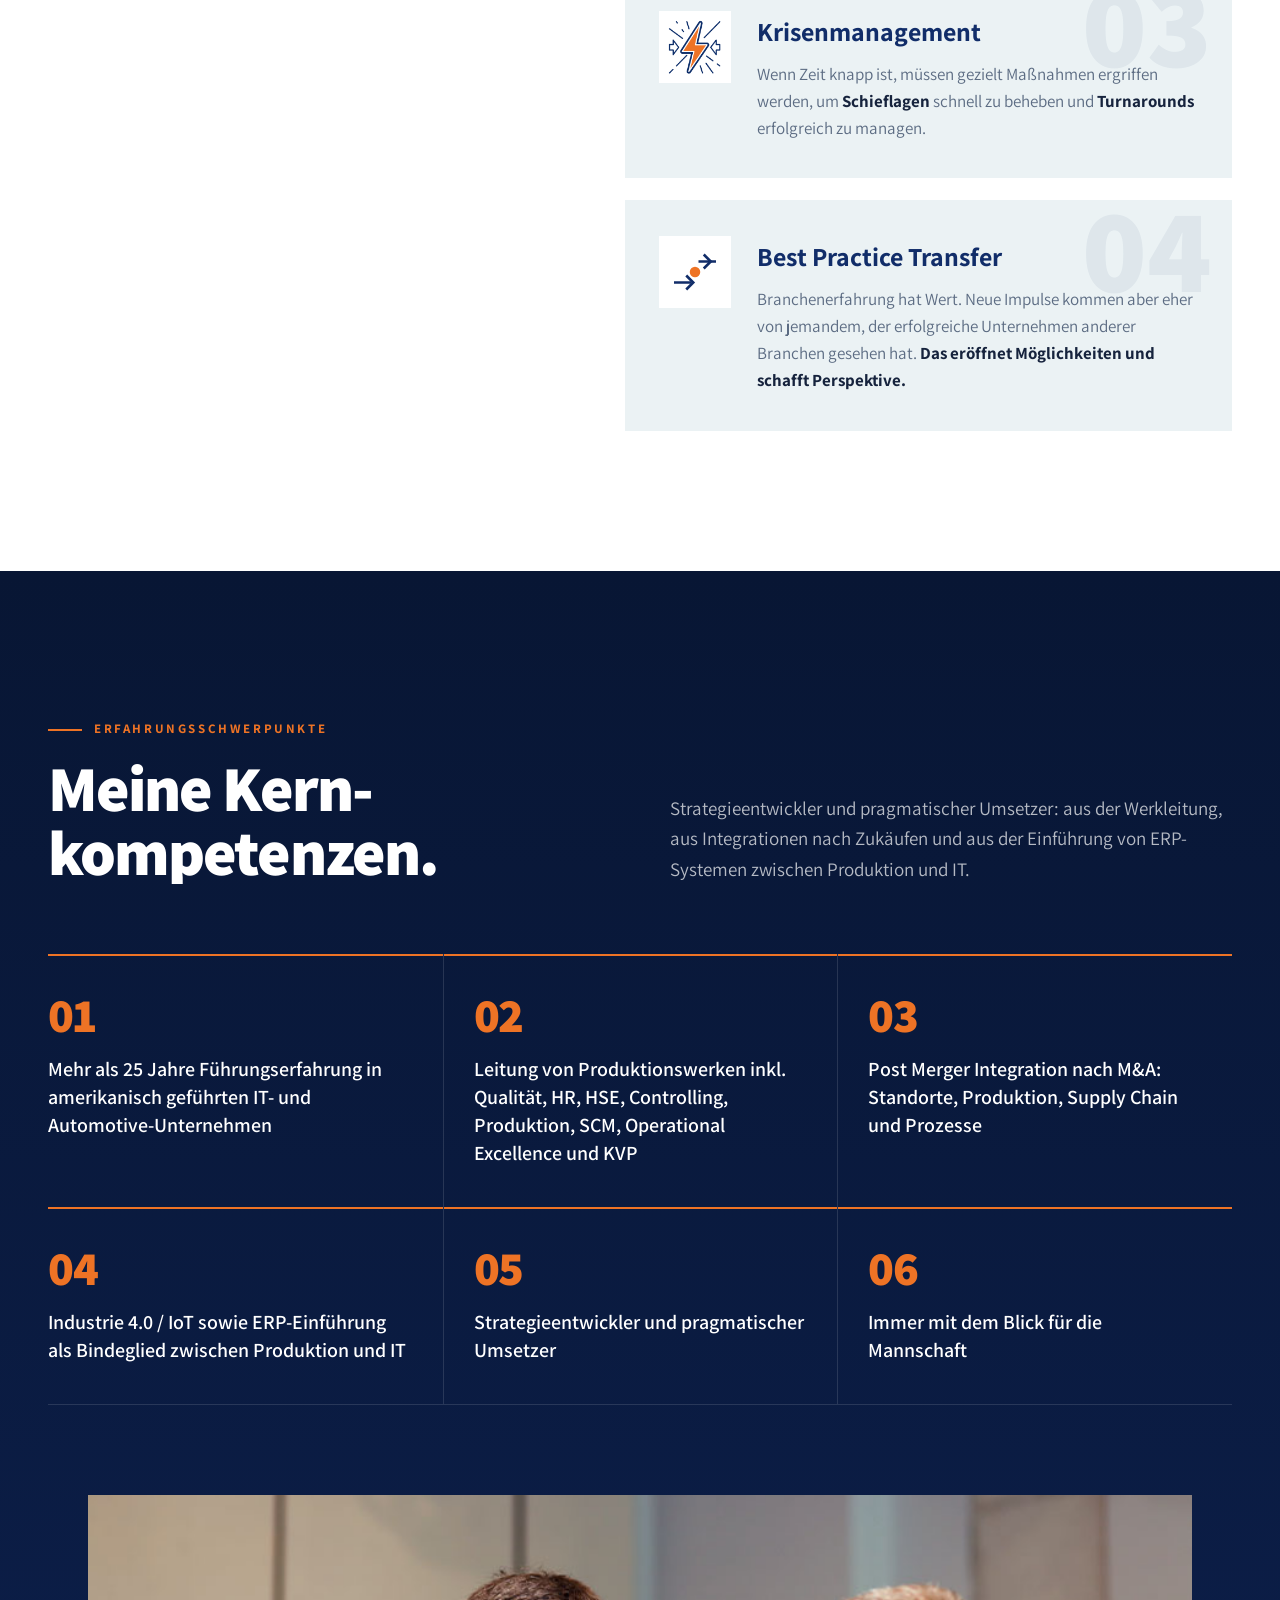
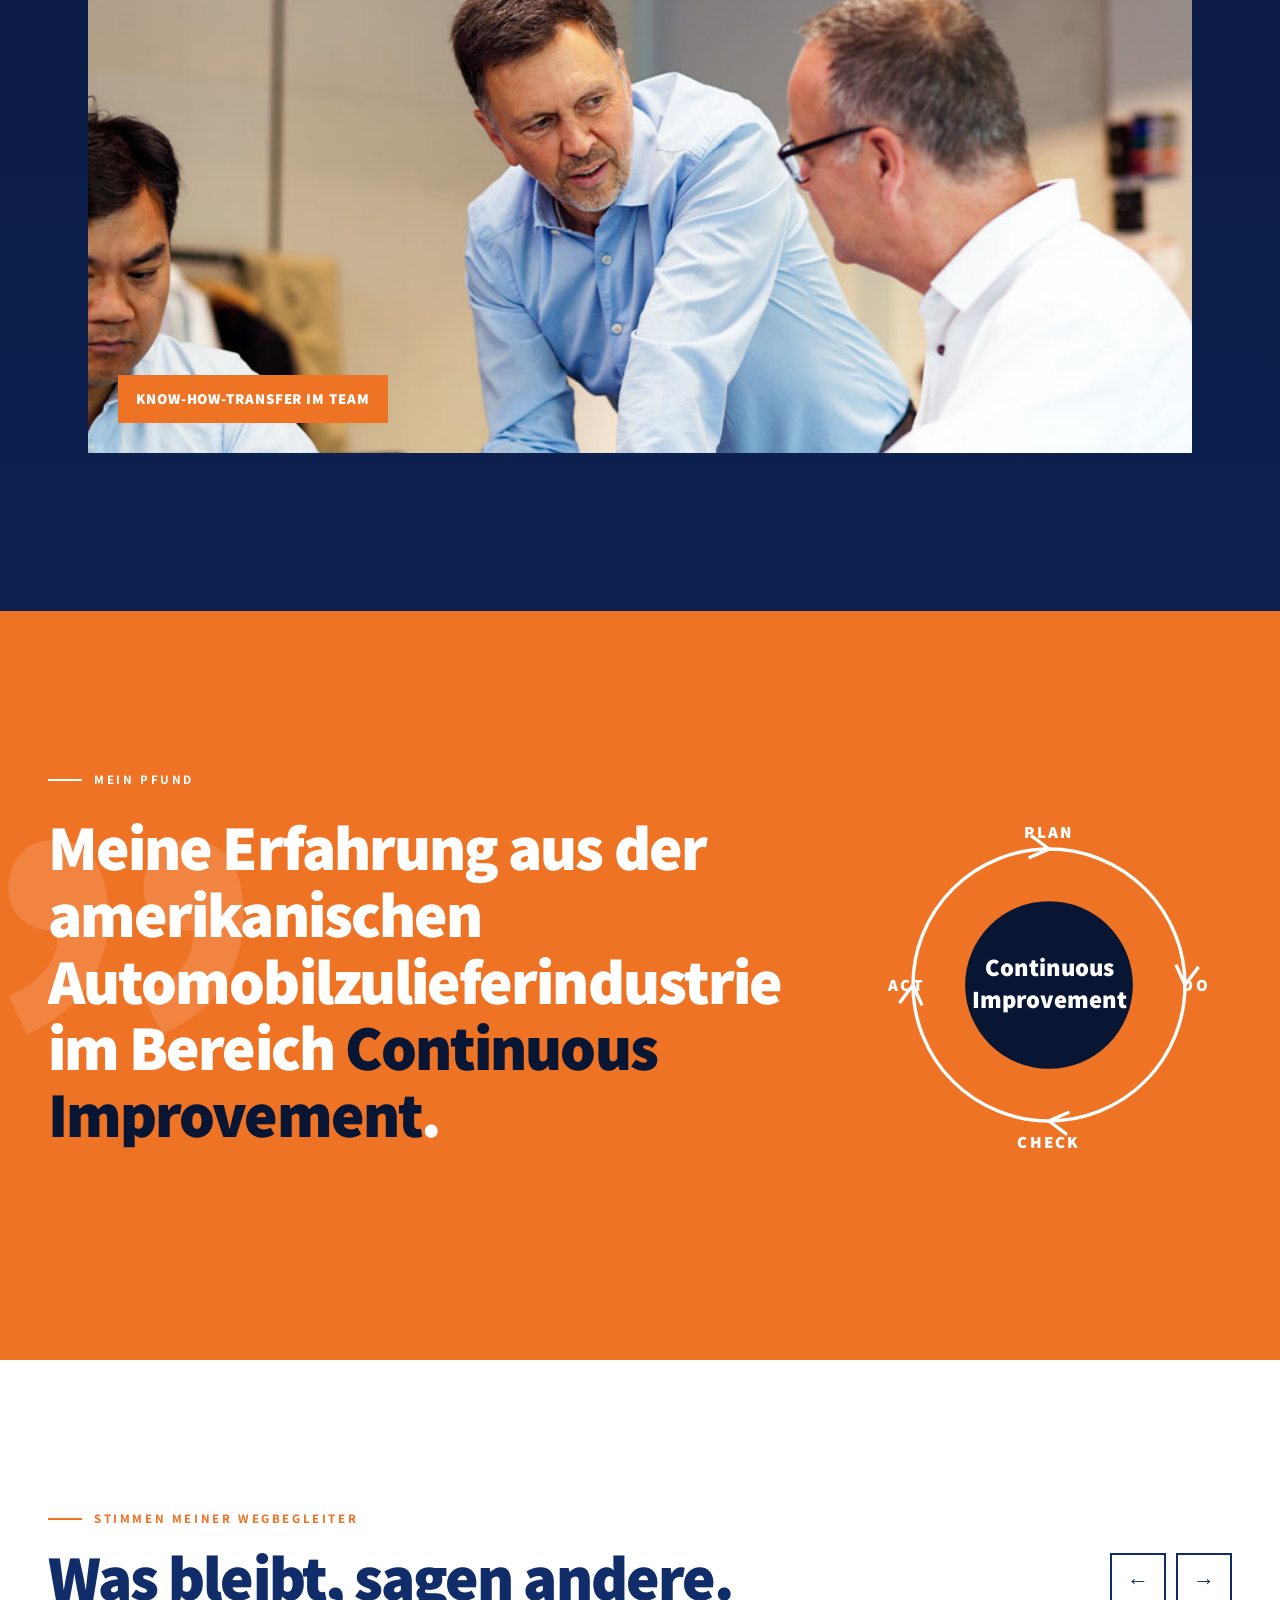
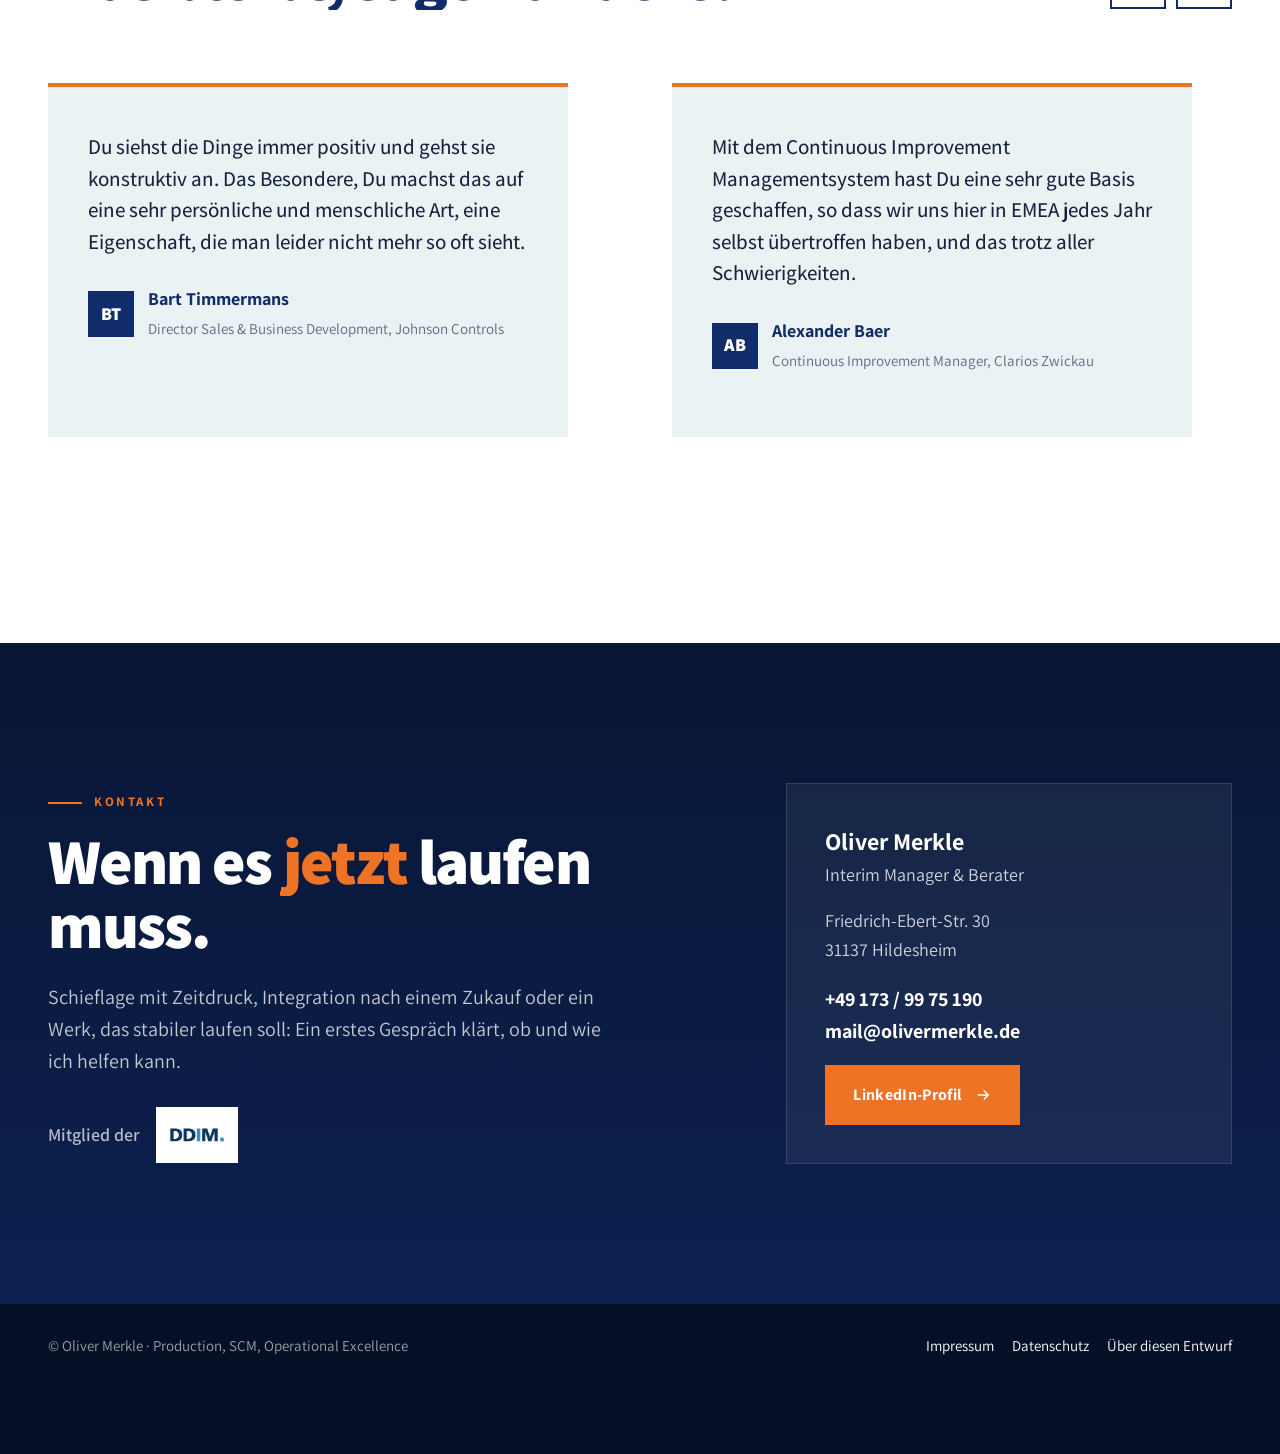
==== commit b1c2b438: "canonical auf die Originaldomain" ====
--- a/index.html
+++ b/index.html
@@ -6,6 +6,7 @@
 <meta name="robots" content="noindex, nofollow">
 <title>Oliver Merkle | Interim Manager und Berater für Produktion, Supply Chain und Operational Excellence</title>
 <meta name="description" content="Oliver Merkle, Berater sowie Interim- und Krisenmanager in Hildesheim: Produktion, Supply Chain Management und Operational Excellence. Als COO, Operations Director oder Werkleiter.">
+<link rel="canonical" href="https://olivermerkle.com/">
 <meta property="og:type" content="profile">
 <meta property="og:locale" content="de_DE">
 <meta property="og:title" content="Oliver Merkle | Interim Manager und Berater">
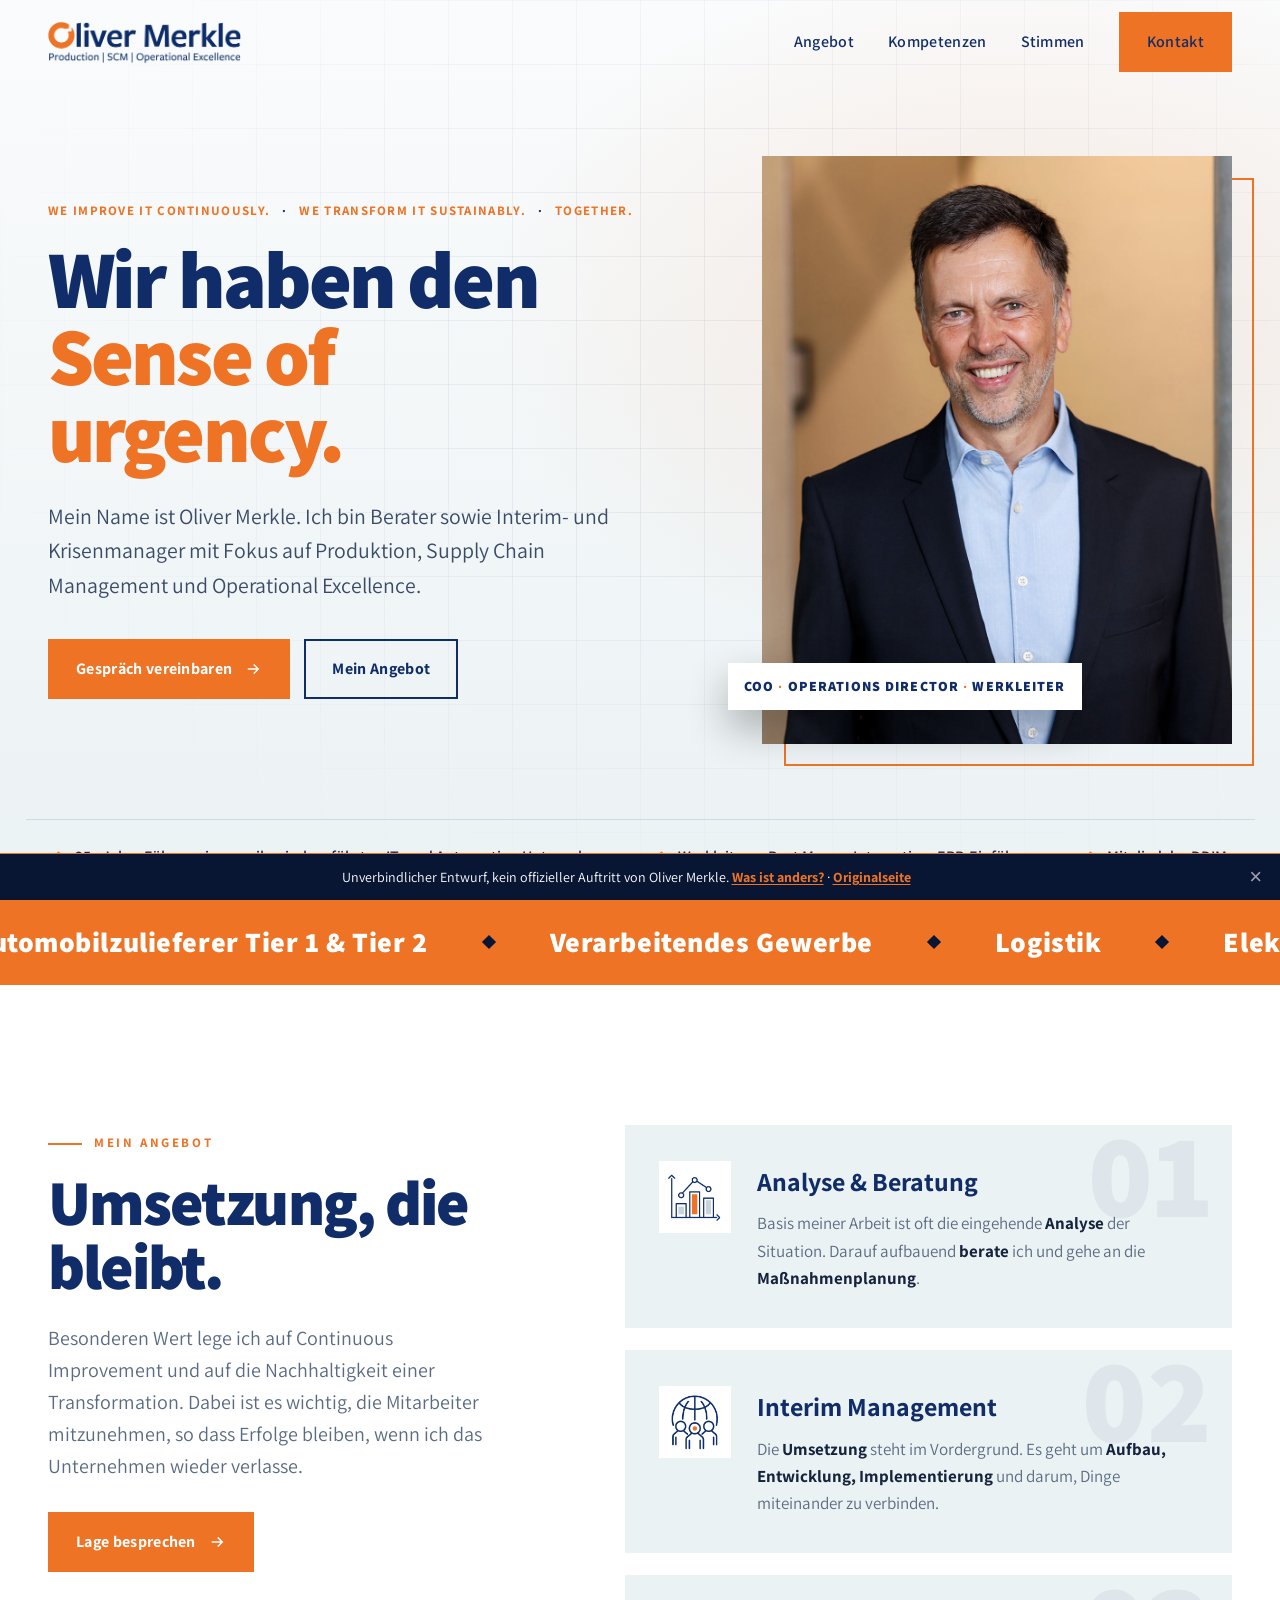
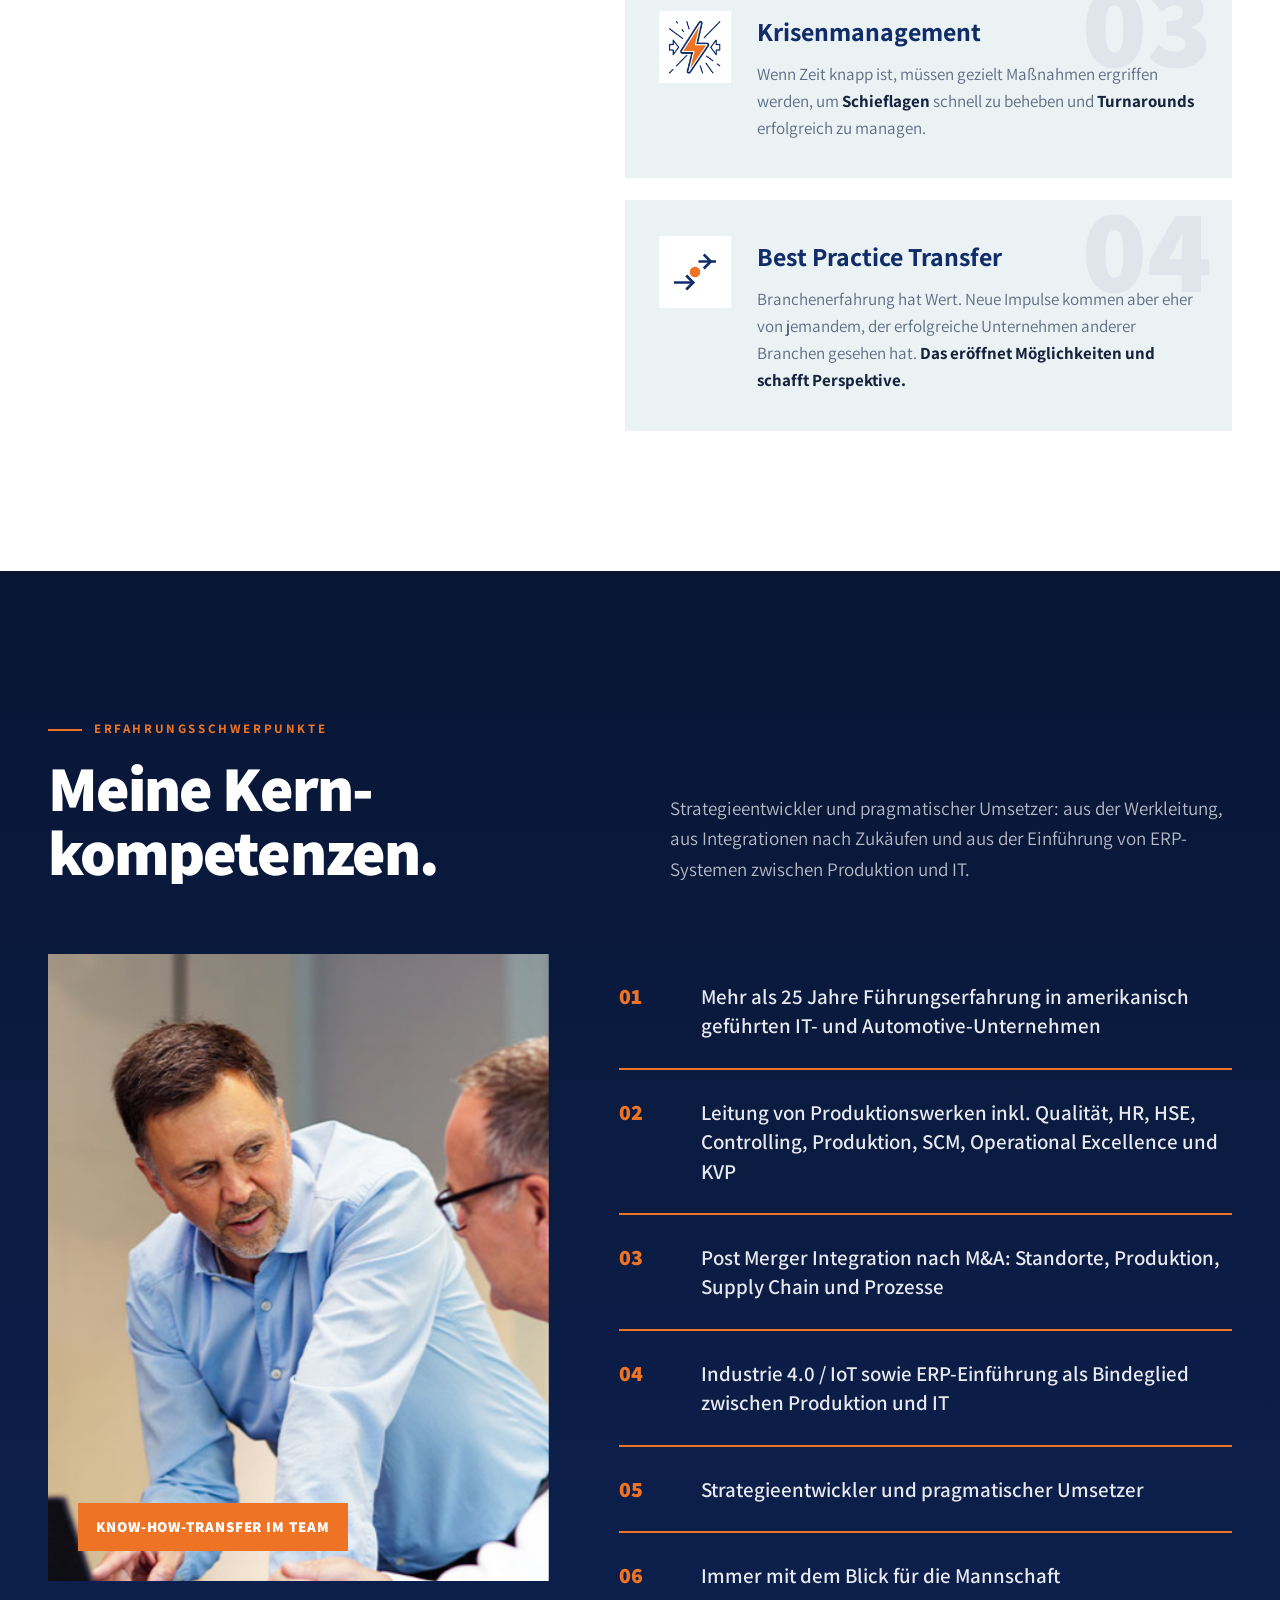
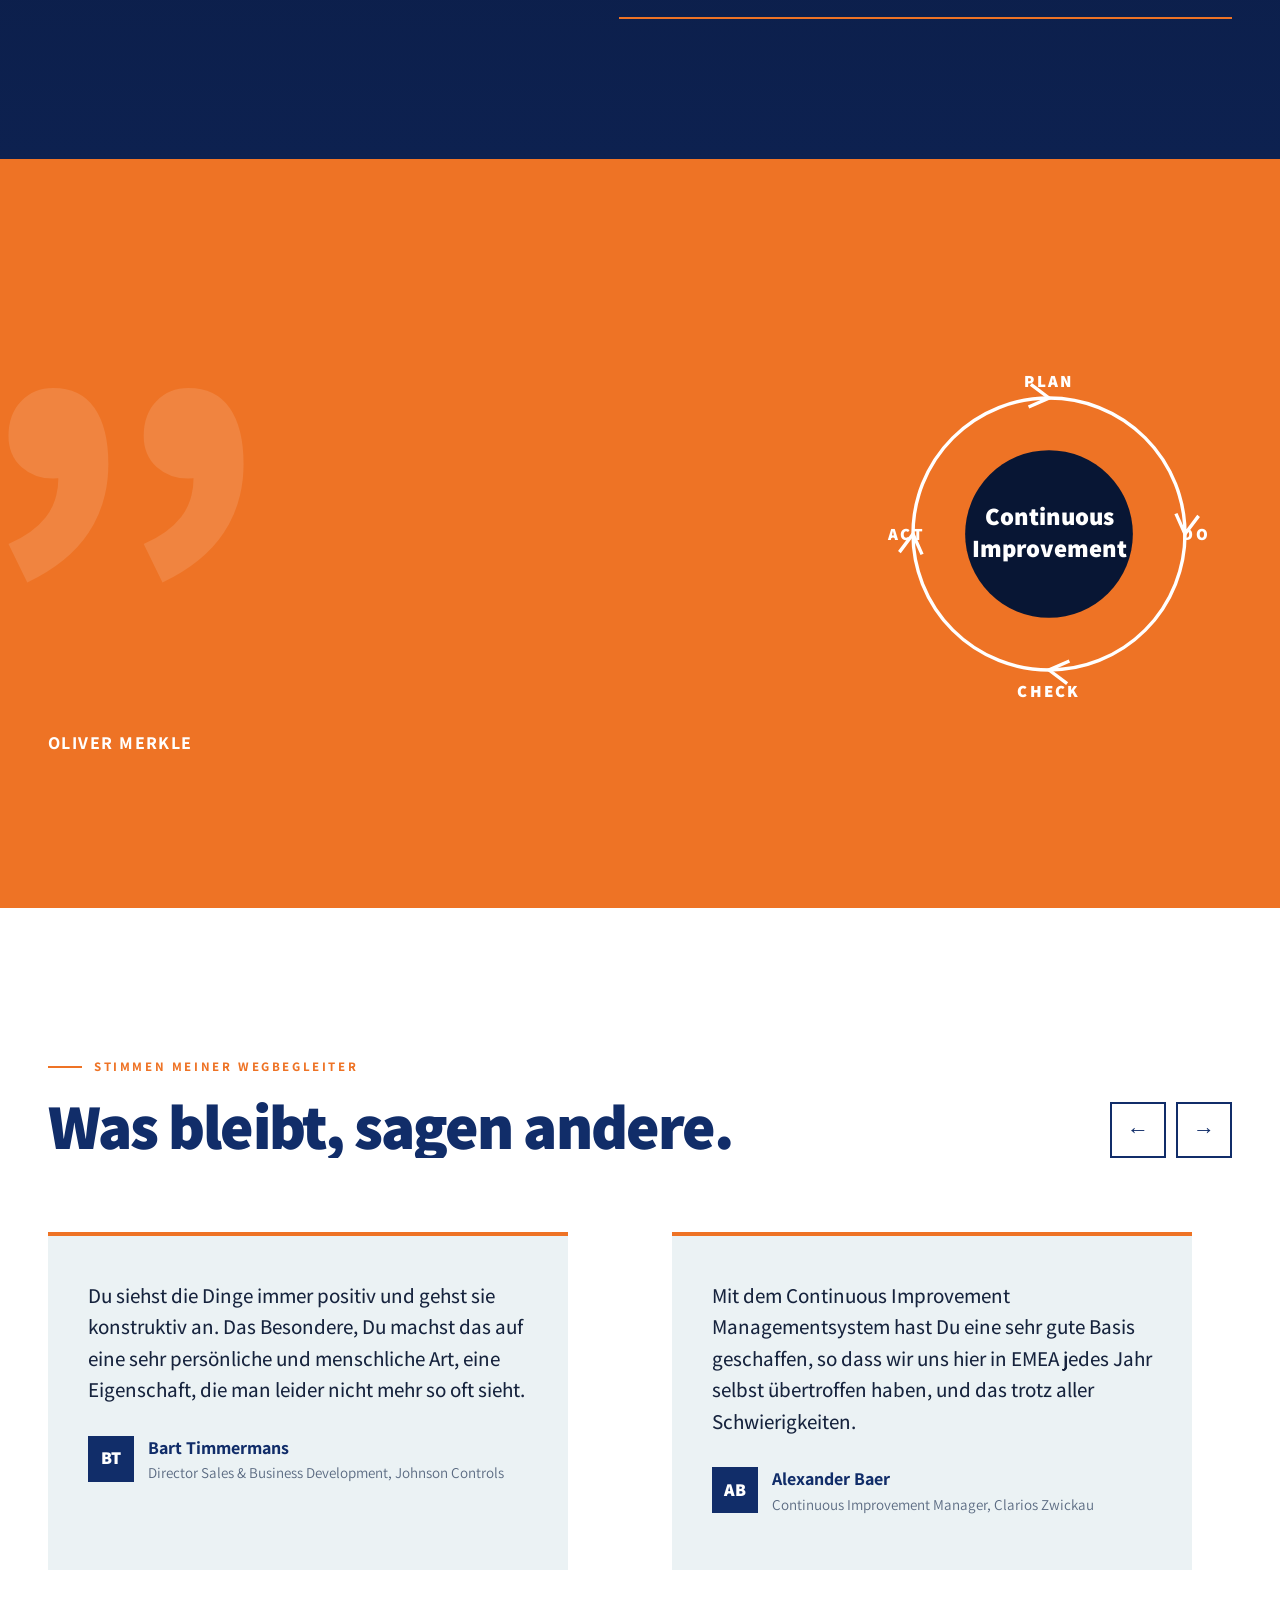
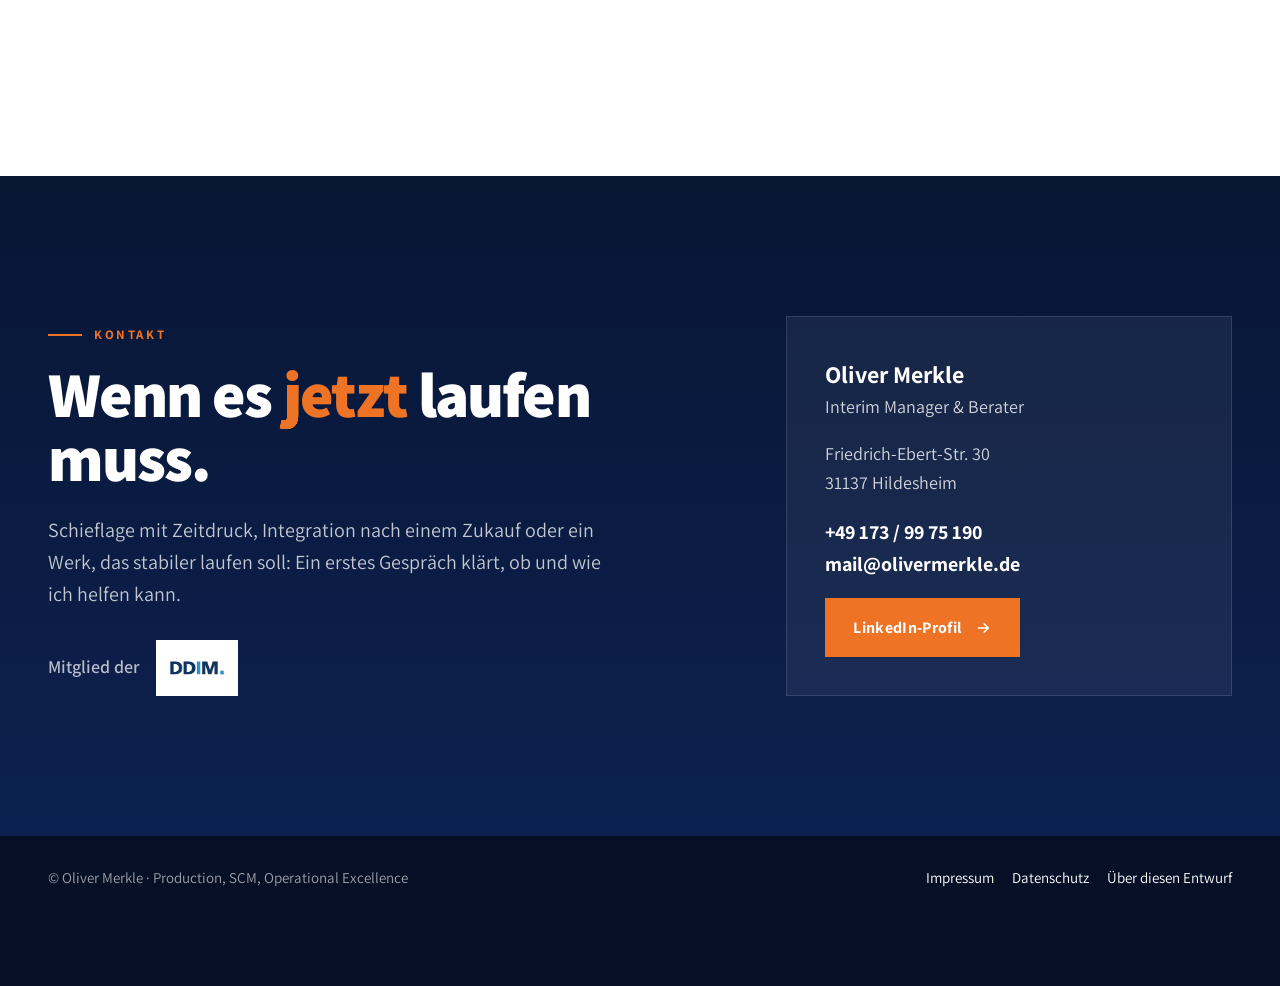
==== commit b5d569ad: "Fassung 4: Kompetenzen neben Foto, Menü-Markierung, Handy-Stimmen und Fußzeile" ====
--- a/index.html
+++ b/index.html
@@ -16,7 +16,7 @@
 <link rel="icon" href="media/cropped-oliver-merkle-fav-512-192x192.png">
 <link rel="preload" as="font" href="font/assistant-1.woff2" type="font/woff2" crossorigin>
 <link rel="preload" as="image" href="media/oliver-merkle-interim-management-startseite.jpg">
-<link rel="stylesheet" href="css/om2.css?v=5">
+<link rel="stylesheet" href="css/om2.css?v=7">
 <script type="application/ld+json">
 {"@context":"https://schema.org","@graph":[
 {"@type":"Person","@id":"#oliver","name":"Oliver Merkle","jobTitle":"Interim Manager und Berater","description":"Berater sowie Interim- und Krisenmanager mit Fokus auf Produktion, Supply Chain Management und Operational Excellence. Als COO, Operations Director oder Werkleiter.","email":"mail@olivermerkle.de","telephone":"+49 173 9975190","url":"https://olivermerkle.com/","image":"https://suak0903.github.io/oliver-merkle/media/oliver-merkle-interim-management-startseite.jpg","address":{"@type":"PostalAddress","streetAddress":"Friedrich-Ebert-Str. 30","postalCode":"31137","addressLocality":"Hildesheim","addressCountry":"DE"},"memberOf":{"@type":"Organization","name":"DDIM Dachgesellschaft Deutsches Interim Management","url":"https://ddim.de/"},"sameAs":["https://www.linkedin.com/in/oliver-merkle-3040144/"],"knowsAbout":["Produktion","Supply Chain Management","Operational Excellence","Continuous Improvement","KVP","Post Merger Integration","Krisenmanagement","Turnaround","Industrie 4.0","IoT","ERP-Einführung"]},
@@ -98,7 +98,9 @@
       <div><div class="eyebrow rv">Erfahrungsschwerpunkte</div><h2 class="rv-m">Meine Kern&shy;kompetenzen.</h2></div>
       <p class="rv d1">Strategieentwickler und pragmatischer Umsetzer: aus der Werkleitung, aus Integrationen nach Zukäufen und aus der Einführung von ERP-Systemen zwischen Produktion und IT.</p>
     </div>
-    <ol class="komp" style="padding:0">
+    <div class="komp-wrap">
+      <figure class="komp-bild rv"><img src="media/oliver-merkle-interim-management-know-how-transfer-02.jpg" alt="Oliver Merkle im Gespräch mit Mitarbeitern am Laptop" width="1200" height="800" loading="lazy"><figcaption>Know-how-Transfer im Team</figcaption></figure>
+      <ol class="komp" style="padding:0">
       <li><b>01</b><span>Mehr als 25 Jahre Führungserfahrung in amerikanisch geführten IT- und Automotive-Unternehmen</span></li>
       <li><b>02</b><span>Leitung von Produktionswerken inkl. Qualität, HR, HSE, Controlling, Produktion, SCM, Operational Excellence und KVP</span></li>
       <li><b>03</b><span>Post Merger Integration nach M&amp;A: Standorte, Produktion, Supply Chain und Prozesse</span></li>
@@ -106,7 +108,7 @@
       <li><b>05</b><span>Strategieentwickler und pragmatischer Umsetzer</span></li>
       <li><b>06</b><span>Immer mit dem Blick für die Mannschaft</span></li>
     </ol>
-    <figure class="komp-bild rv"><img src="media/oliver-merkle-interim-management-know-how-transfer-02.jpg" alt="Oliver Merkle im Gespräch mit Mitarbeitern am Laptop" width="1200" height="800" loading="lazy"><figcaption>Know-how-Transfer im Team</figcaption></figure>
+    </div>
   </div>
 </section>
 
@@ -178,6 +180,6 @@
   <span>Unverbindlicher Entwurf, kein offizieller Auftritt von Oliver Merkle. <a href="hinweise.html">Was ist anders?</a> &middot; <a href="https://olivermerkle.com/" target="_blank" rel="noopener">Originalseite</a></span>
   <button id="demoClose" aria-label="Hinweis schließen">&times;</button>
 </div>
-<script src="js/om2.js?v=4"></script>
+<script src="js/om2.js?v=6"></script>
 </body>
 </html>
--- a/css/om2.css
+++ b/css/om2.css
@@ -181,3 +181,35 @@
   .leist article{grid-template-columns:1fr;padding:30px 26px}
 }
 @media (prefers-reduced-motion:reduce){*,*::before,*::after{animation:none!important;transition:none!important}.rv{opacity:1;transform:none}.rv-m{clip-path:none}.demobar{transform:none}}
+
+/* Fassung 4: Kompetenzen als Liste neben stehendem Foto */
+.komp-wrap{display:grid;grid-template-columns:.9fr 1.1fr;gap:70px;align-items:start;margin-top:70px}
+.komp-wrap .komp-bild{position:sticky;top:120px;margin:0;height:auto;aspect-ratio:4/5}
+.komp-wrap .komp-bild img{top:-8%;height:116%}
+.komp{display:block;margin:0;border-top:0}
+.komp li{display:grid;grid-template-columns:64px 1fr;gap:18px;align-items:baseline;padding:28px 0!important;border:0!important;border-bottom:1px solid var(--line)!important;position:relative}
+.komp li::before{top:auto;bottom:-1px}
+.komp b{font-size:22px;letter-spacing:0}
+.komp span{margin-top:0;font-size:21px;font-weight:600;color:rgba(250,251,252,.92)}
+.komp li:hover span{color:#fafbfc}
+.komp li:hover b{transform:translateX(4px)}
+.komp b{transition:transform .4s var(--ease)}
+/* Menü: aktueller Abschnitt */
+.nav__links a.aktiv:not(.btn){color:var(--orange)}
+.nav__links a.aktiv:not(.btn)::after{transform:scaleX(1);transform-origin:left}
+/* Pfeile mittig */
+.pfeile button{display:flex;align-items:center;justify-content:center;line-height:1;padding:0}
+@media (max-width:1000px){.komp-wrap{grid-template-columns:1fr;gap:36px}.komp-wrap .komp-bild{position:relative;top:0;aspect-ratio:16/10}}
+@media (max-width:820px){
+  .voice{flex-basis:88%;padding:28px 22px 24px}
+  .voice p{font-size:17px;line-height:1.55}
+  .voice footer{margin-top:20px}
+  .komp li{grid-template-columns:44px 1fr;padding:22px 0!important}
+  .komp span{font-size:18px}
+  .foot .wrap{flex-direction:column;gap:14px}
+  .foot .wrap > span:last-child{display:flex;flex-wrap:wrap;gap:10px 22px}
+  .foot a{margin-left:0}
+  .foot a[href="hinweise.html"]{flex-basis:100%}
+}
+
+.voice footer span{display:block;line-height:1.4}
